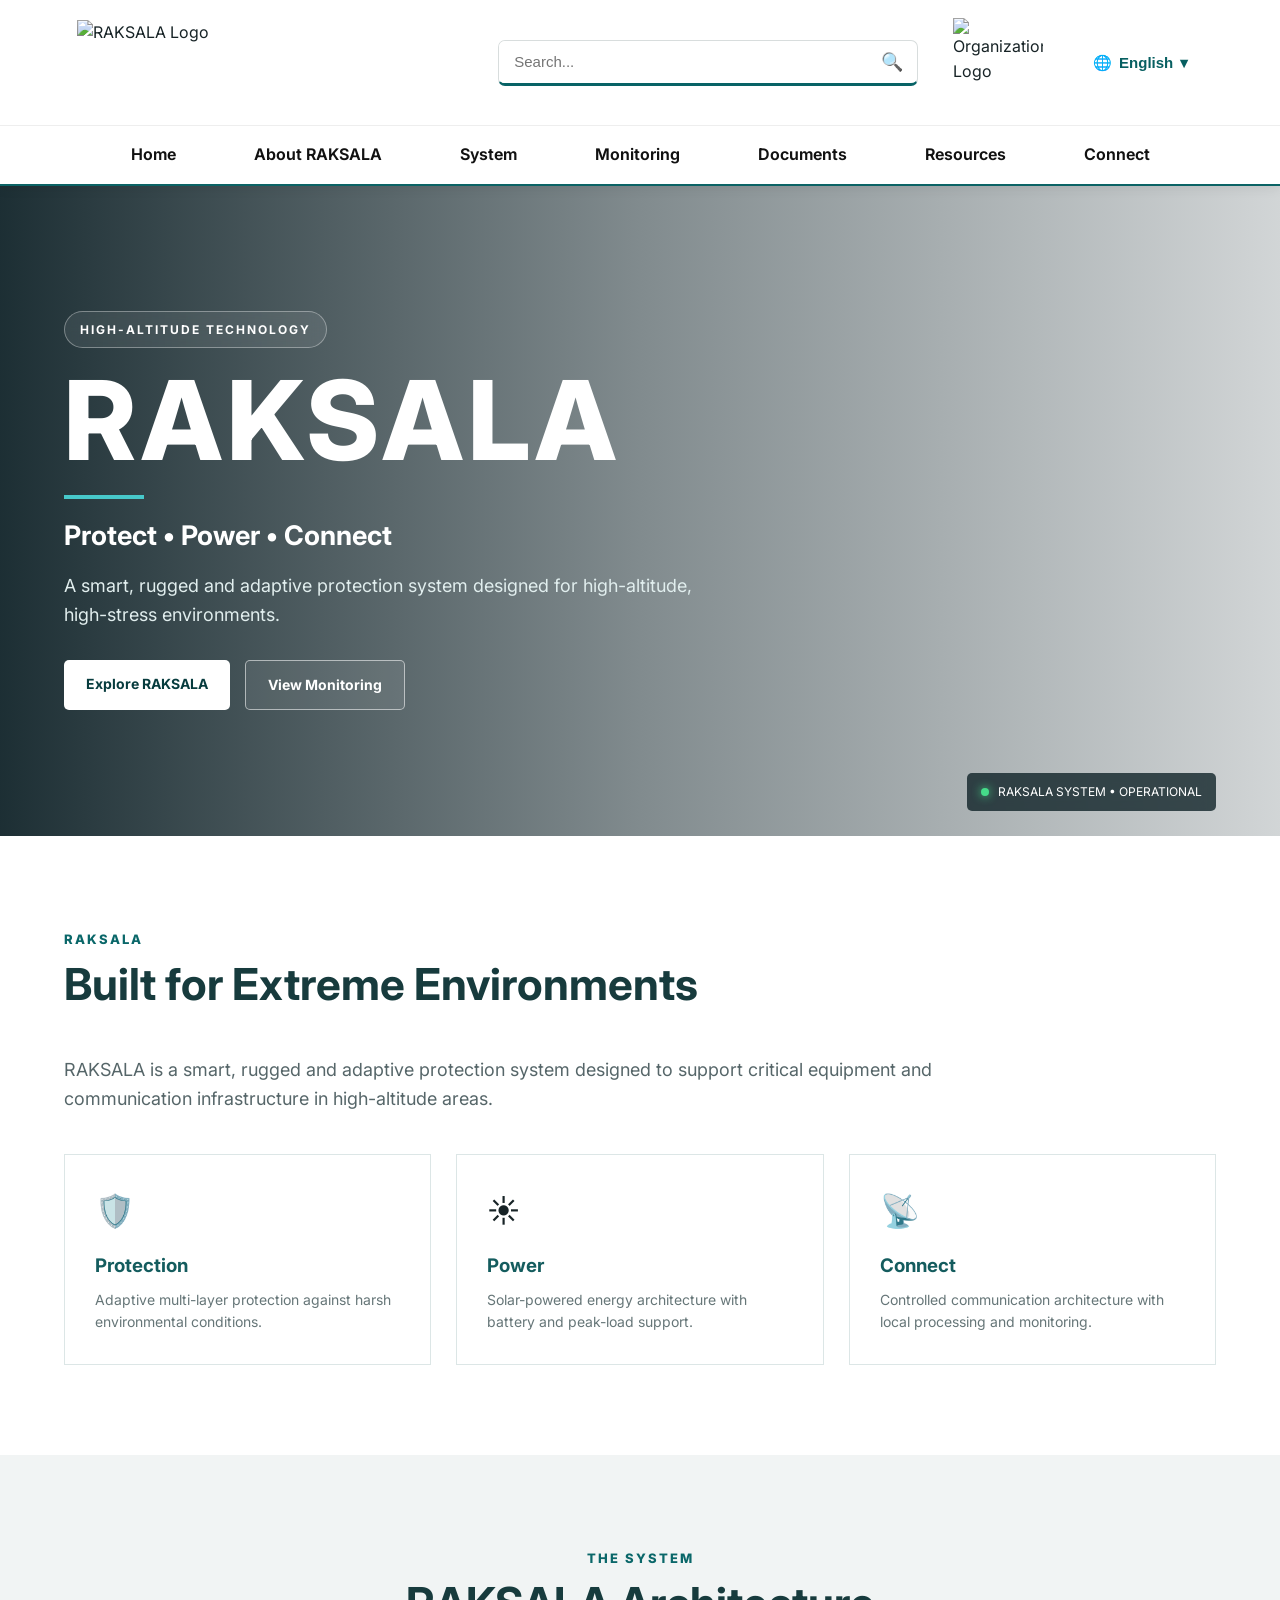
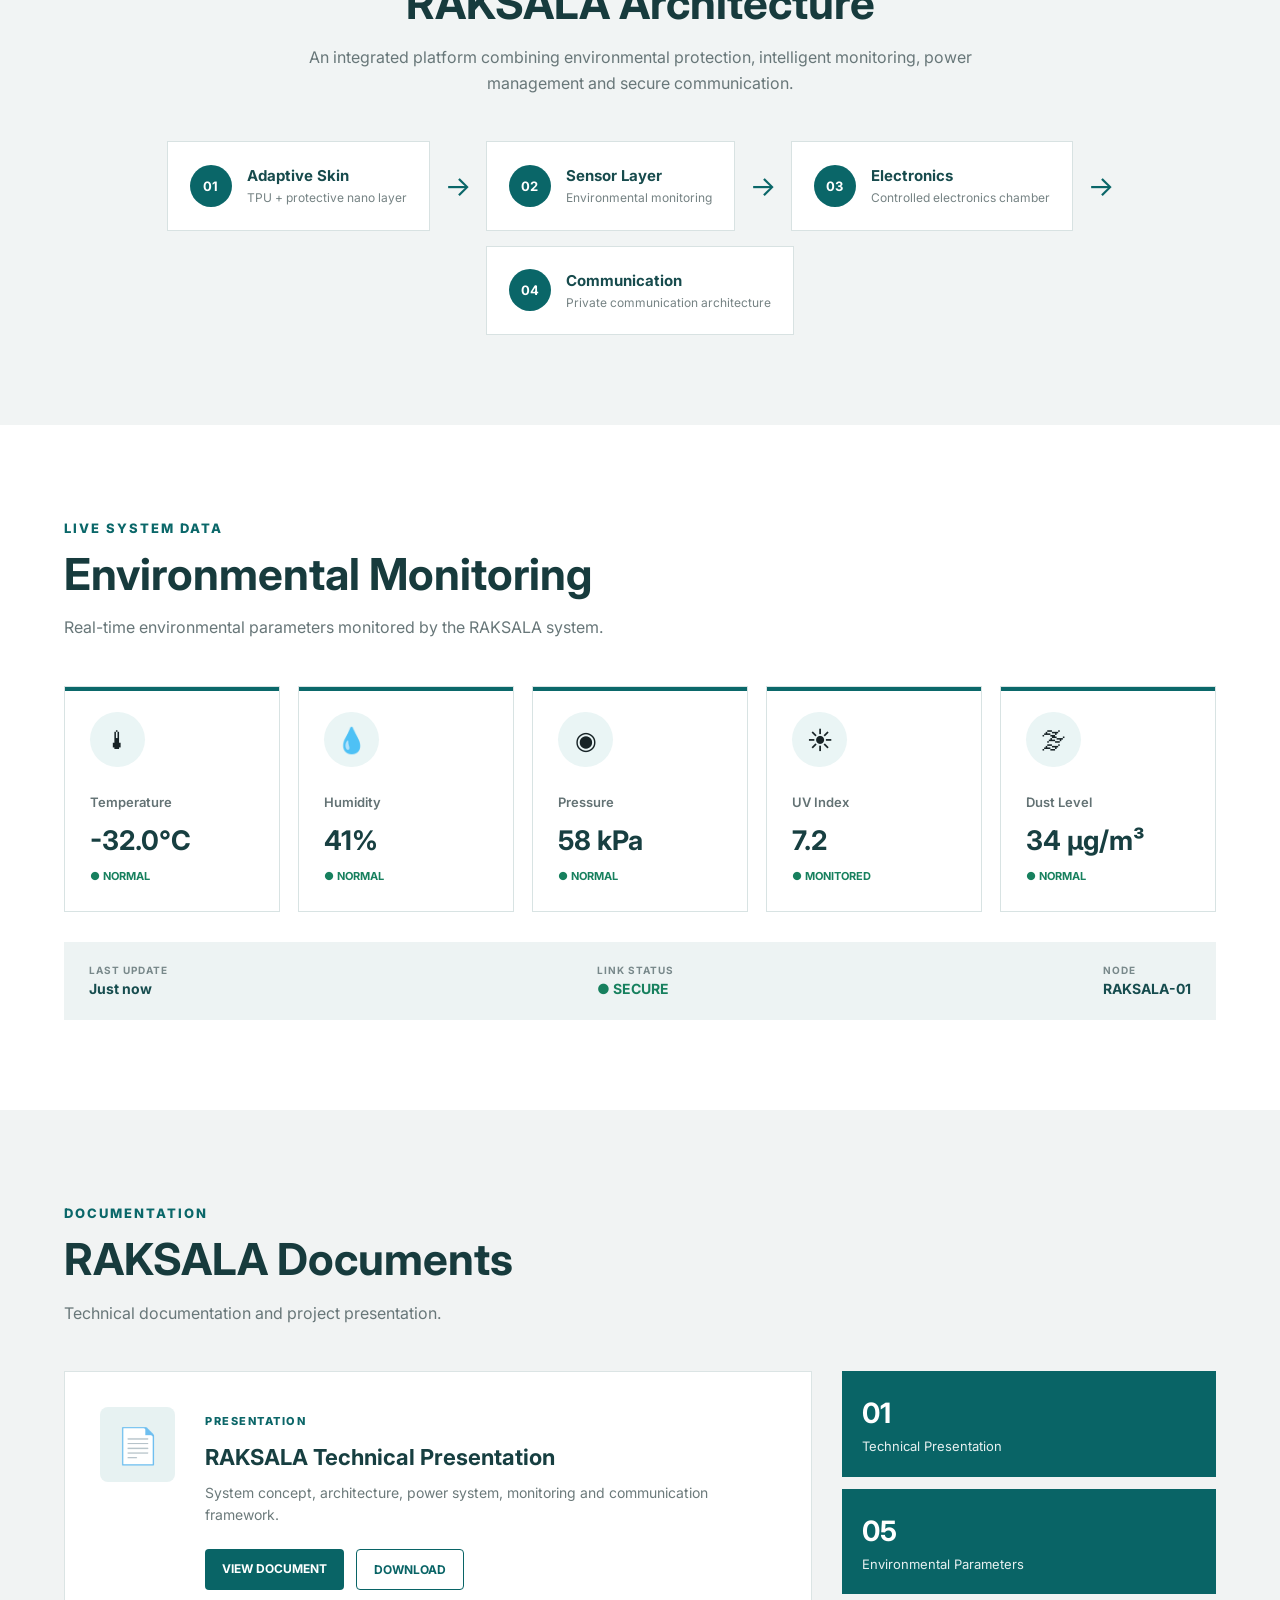
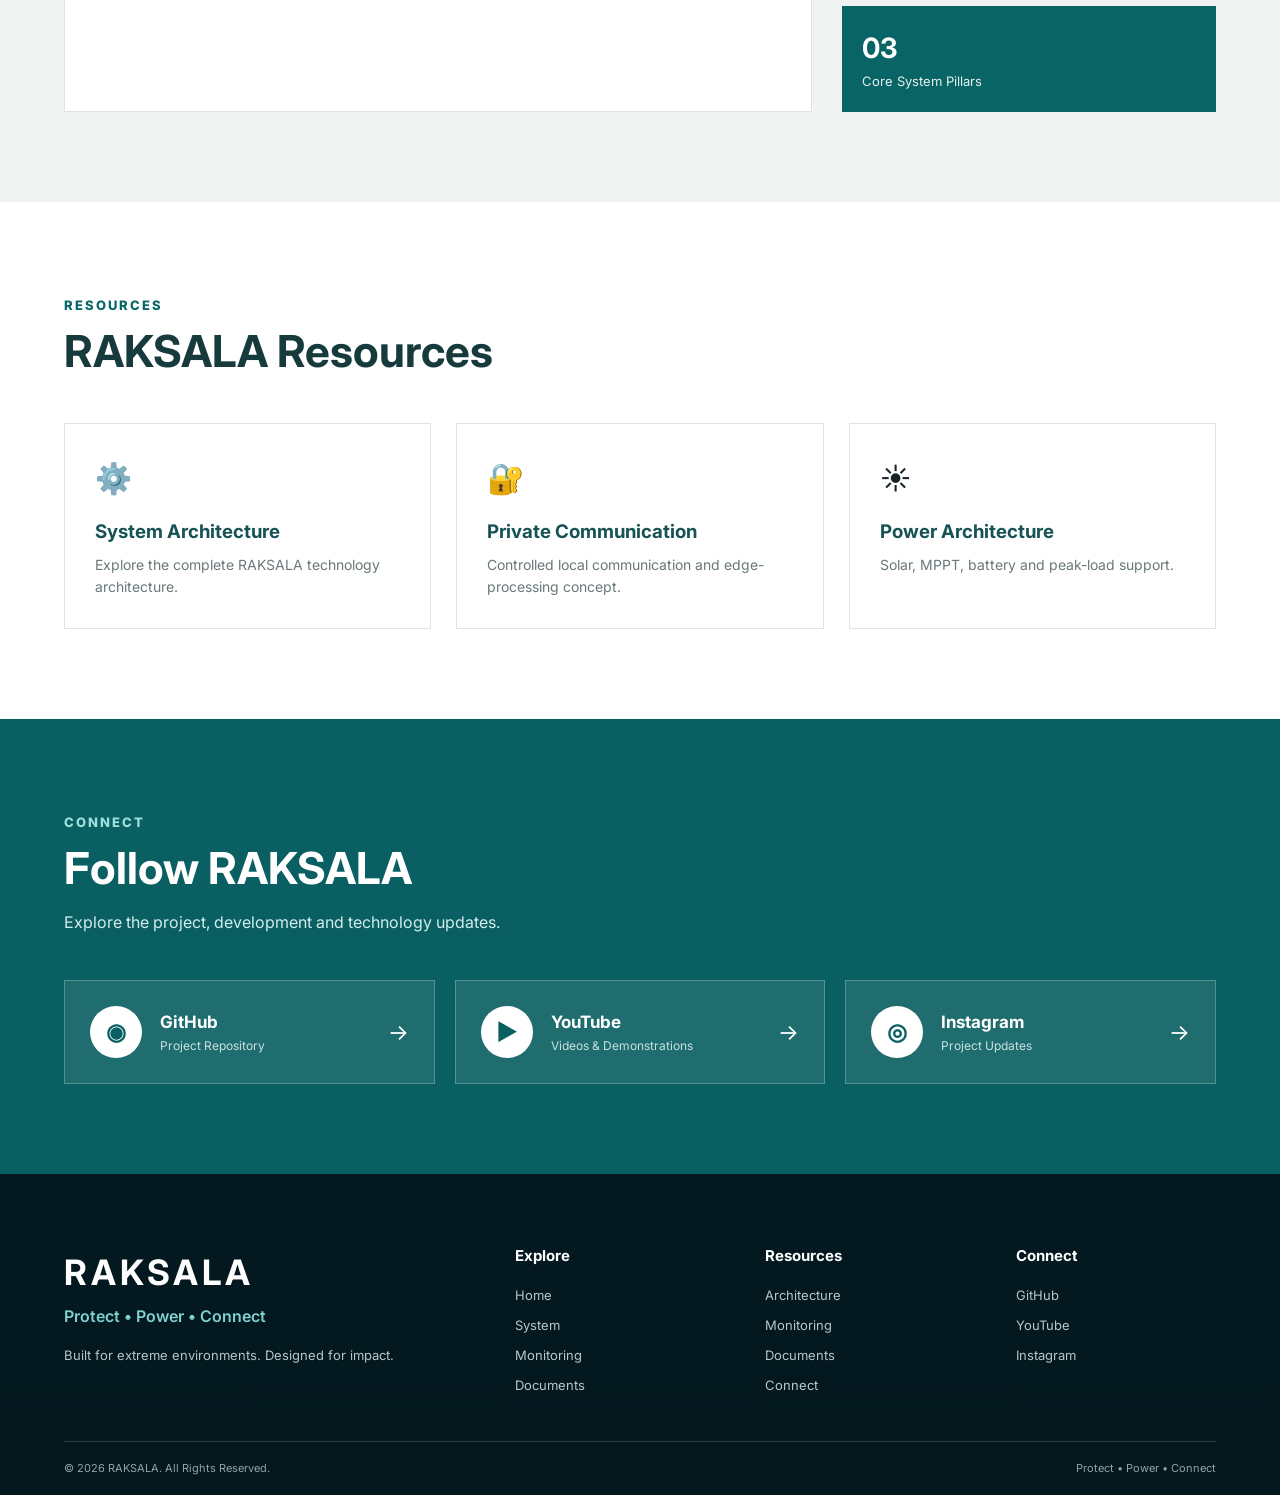
==== index.html @ 71bdf412 "Update navigation links in index.html" ====
<!DOCTYPE html>
<html lang="en">

<head>
    <meta charset="UTF-8">

    <meta name="viewport"
          content="width=device-width, initial-scale=1.0">

    <meta name="description"
          content="RAKSALA - Smart, Rugged and Adaptive Protection System for High-Altitude Environments">

    <title>RAKSALA | Protect • Power • Connect</title>

    <link rel="stylesheet"
          href="css/style.css">

    <link rel="preconnect"
          href="https://fonts.googleapis.com">

    <link rel="preconnect"
          href="https://fonts.gstatic.com"
          crossorigin>

    <link href="https://fonts.googleapis.com/css2?family=Inter:wght@400;500;600;700;800&display=swap"
          rel="stylesheet">
</head>


<body>

<!-- =====================================================
     HEADER
===================================================== -->

<header class="site-header">

    <!-- TOP HEADER -->

    <div class="header-top">

        <!-- LEFT LOGO -->

        <div class="brand-left">

            <img src="assets/images/left-logo.png"
                 alt="RAKSALA Logo"
                 class="left-logo">

        </div>


        <!-- SEARCH -->

        <div class="header-search">

            <input
                type="text"
                id="searchInput"
                placeholder="Search..."
                aria-label="Search">

            <button
                type="button"
                onclick="performSearch()"
                aria-label="Search">

                🔍

            </button>

        </div>


        <!-- RIGHT LOGO -->

        <div class="brand-right">

            <img src="assets/images/right-logo.png"
                 alt="Organization Logo"
                 class="right-logo">

        </div>


        <!-- LANGUAGE -->

        <div class="language-wrapper">

            <button
                class="language-button"
                id="languageButton">

                🌐
                <span id="currentLanguage">
                    English
                </span>

                <span class="arrow">
                    ▾
                </span>

            </button>


            <div
                class="language-menu"
                id="languageMenu">

                <button onclick="changeLanguage('en')">
                    English
                </button>

                <button onclick="changeLanguage('hi')">
                    हिन्दी
                </button>

                <button onclick="changeLanguage('ta')">
                    தமிழ்
                </button>

            </div>

        </div>

    </div>


    <!-- NAVIGATION -->

    <nav class="main-nav">

    <a href="index.html">
        Home
    </a>

    <a href="pages/about.html">
        About RAKSALA
    </a>

    <a href="#system">
        System
    </a>

    <a href="#monitoring">
        Monitoring
    </a>

    <a href="#documents">
        Documents
    </a>

    <a href="#resources">
        Resources
    </a>

    <a href="#connect">
        Connect
    </a>

</nav>

</header>


<!-- =====================================================
     HERO
===================================================== -->

<main>

<section
    id="home"
    class="hero-section">

    <div class="hero-overlay"></div>


    <div class="hero-content">

        <div class="hero-badge">
            HIGH-ALTITUDE TECHNOLOGY
        </div>


        <h1>
            RAKSALA
        </h1>


        <div class="hero-line"></div>


        <h2 data-i18n="heroTagline">
            Protect • Power • Connect
        </h2>


        <p data-i18n="heroDescription">

            A smart, rugged and adaptive protection
            system designed for high-altitude,
            high-stress environments.

        </p>


        <div class="hero-buttons">

            <a href="#system"
               class="primary-button"
               data-i18n="exploreButton">

                Explore RAKSALA

            </a>


            <a href="#monitoring"
               class="secondary-button"
               data-i18n="monitorButton">

                View Monitoring

            </a>

        </div>

    </div>


    <!-- HERO STATUS -->

    <div class="hero-status">

        <span class="status-dot"></span>

        <span data-i18n="systemStatus">
            RAKSALA SYSTEM • OPERATIONAL
        </span>

    </div>

</section>


<!-- =====================================================
     INTRODUCTION
===================================================== -->

<section class="intro-section">

    <div class="section-container">

        <div class="section-heading">

            <span class="section-label">
                RAKSALA
            </span>

            <h2 data-i18n="introTitle">
                Built for Extreme Environments
            </h2>

        </div>


        <p class="intro-text"
           data-i18n="introText">

            RAKSALA is a smart, rugged and adaptive
            protection system designed to support
            critical equipment and communication
            infrastructure in high-altitude areas.

        </p>


        <div class="feature-grid">


            <div class="feature-card">

                <div class="feature-icon">
                    🛡️
                </div>

                <h3 data-i18n="featureProtection">
                    Protection
                </h3>

                <p data-i18n="featureProtectionText">

                    Adaptive multi-layer protection
                    against harsh environmental conditions.

                </p>

            </div>


            <div class="feature-card">

                <div class="feature-icon">
                    ☀️
                </div>

                <h3 data-i18n="featurePower">
                    Power
                </h3>

                <p data-i18n="featurePowerText">

                    Solar-powered energy architecture
                    with battery and peak-load support.

                </p>

            </div>


            <div class="feature-card">

                <div class="feature-icon">
                    📡
                </div>

                <h3 data-i18n="featureConnect">
                    Connect
                </h3>

                <p data-i18n="featureConnectText">

                    Controlled communication architecture
                    with local processing and monitoring.

                </p>

            </div>

        </div>

    </div>

</section>


<!-- =====================================================
     SYSTEM
===================================================== -->

<section
    id="system"
    class="system-section">

    <div class="section-container">

        <div class="section-heading centered">

            <span class="section-label">
                THE SYSTEM
            </span>

            <h2 data-i18n="systemTitle">
                RAKSALA Architecture
            </h2>

            <p data-i18n="systemDescription">

                An integrated platform combining
                environmental protection, intelligent
                monitoring, power management and
                secure communication.

            </p>

        </div>


        <div class="architecture">


            <div class="architecture-node">

                <div class="architecture-number">
                    01
                </div>

                <div>
                    <h3>
                        Adaptive Skin
                    </h3>

                    <p>
                        TPU + protective nano layer
                    </p>
                </div>

            </div>


            <div class="architecture-arrow">
                →
            </div>


            <div class="architecture-node">

                <div class="architecture-number">
                    02
                </div>

                <div>
                    <h3>
                        Sensor Layer
                    </h3>

                    <p>
                        Environmental monitoring
                    </p>

                </div>

            </div>


            <div class="architecture-arrow">
                →
            </div>


            <div class="architecture-node">

                <div class="architecture-number">
                    03
                </div>

                <div>

                    <h3>
                        Electronics
                    </h3>

                    <p>
                        Controlled electronics chamber
                    </p>

                </div>

            </div>


            <div class="architecture-arrow">
                →
            </div>


            <div class="architecture-node">

                <div class="architecture-number">
                    04
                </div>

                <div>

                    <h3>
                        Communication
                    </h3>

                    <p>
                        Private communication architecture
                    </p>

                </div>

            </div>

        </div>

    </div>

</section>


<!-- =====================================================
     MONITORING
===================================================== -->

<section
    id="monitoring"
    class="monitoring-section">

    <div class="section-container">

        <div class="section-heading">

            <span class="section-label">
                LIVE SYSTEM DATA
            </span>

            <h2 data-i18n="monitoringTitle">
                Environmental Monitoring
            </h2>

            <p data-i18n="monitoringDescription">

                Real-time environmental parameters
                monitored by the RAKSALA system.

            </p>

        </div>


        <div class="monitoring-grid">


            <!-- TEMPERATURE -->

            <div class="monitor-card">

                <div class="monitor-icon temperature">
                    🌡
                </div>

                <div class="monitor-info">

                    <span
                        class="monitor-name"
                        data-i18n="temperature">
                        Temperature
                    </span>

                    <strong id="temperatureValue">
                        -32.0°C
                    </strong>

                    <span class="monitor-status">
                        ● NORMAL
                    </span>

                </div>

            </div>


            <!-- HUMIDITY -->

            <div class="monitor-card">

                <div class="monitor-icon humidity">
                    💧
                </div>

                <div class="monitor-info">

                    <span
                        class="monitor-name"
                        data-i18n="humidity">
                        Humidity
                    </span>

                    <strong id="humidityValue">
                        41%
                    </strong>

                    <span class="monitor-status">
                        ● NORMAL
                    </span>

                </div>

            </div>


            <!-- PRESSURE -->

            <div class="monitor-card">

                <div class="monitor-icon pressure">
                    ◉
                </div>

                <div class="monitor-info">

                    <span
                        class="monitor-name"
                        data-i18n="pressure">
                        Pressure
                    </span>

                    <strong id="pressureValue">
                        58 kPa
                    </strong>

                    <span class="monitor-status">
                        ● NORMAL
                    </span>

                </div>

            </div>


            <!-- UV -->

            <div class="monitor-card">

                <div class="monitor-icon uv">
                    ☀
                </div>

                <div class="monitor-info">

                    <span
                        class="monitor-name"
                        data-i18n="uvIndex">
                        UV Index
                    </span>

                    <strong id="uvValue">
                        7.2
                    </strong>

                    <span class="monitor-status">
                        ● MONITORED
                    </span>

                </div>

            </div>


            <!-- DUST -->

            <div class="monitor-card">

                <div class="monitor-icon dust">
                    🌫
                </div>

                <div class="monitor-info">

                    <span
                        class="monitor-name"
                        data-i18n="dustLevel">
                        Dust Level
                    </span>

                    <strong id="dustValue">
                        34 µg/m³
                    </strong>

                    <span class="monitor-status">
                        ● NORMAL
                    </span>

                </div>

            </div>

        </div>


        <!-- MONITORING FOOTER -->

        <div class="monitoring-footer">

            <div>

                <span class="small-label">
                    LAST UPDATE
                </span>

                <strong id="lastUpdate">
                    Just now
                </strong>

            </div>


            <div>

                <span class="small-label">
                    LINK STATUS
                </span>

                <strong class="secure-status">
                    ● SECURE
                </strong>

            </div>


            <div>

                <span class="small-label">
                    NODE
                </span>

                <strong>
                    RAKSALA-01
                </strong>

            </div>

        </div>

    </div>

</section>


<!-- =====================================================
     DOCUMENTS
===================================================== -->

<section
    id="documents"
    class="documents-section">

    <div class="section-container">

        <div class="section-heading">

            <span class="section-label">
                DOCUMENTATION
            </span>

            <h2 data-i18n="documentsTitle">
                RAKSALA Documents
            </h2>

            <p data-i18n="documentsDescription">

                Technical documentation and project
                presentation.

            </p>

        </div>


        <div class="document-layout">


            <div class="document-card">

                <div class="document-icon">
                    📄
                </div>

                <div class="document-content">

                    <span class="document-type">
                        PRESENTATION
                    </span>

                    <h3>
                        RAKSALA Technical Presentation
                    </h3>

                    <p>
                        System concept, architecture,
                        power system, monitoring and
                        communication framework.
                    </p>

                    <div class="document-buttons">

                        <a
                            href="documents/RAKSALA-Presentation.pdf"
                            target="_blank"
                            class="document-button">

                            VIEW DOCUMENT

                        </a>

                        <a
                            href="documents/RAKSALA-Presentation.pdf"
                            download
                            class="document-button outline">

                            DOWNLOAD

                        </a>

                    </div>

                </div>

            </div>


            <div class="document-side">

                <div class="document-stat">

                    <strong>
                        01
                    </strong>

                    <span>
                        Technical Presentation
                    </span>

                </div>


                <div class="document-stat">

                    <strong>
                        05
                    </strong>

                    <span>
                        Environmental Parameters
                    </span>

                </div>


                <div class="document-stat">

                    <strong>
                        03
                    </strong>

                    <span>
                        Core System Pillars
                    </span>

                </div>

            </div>

        </div>

    </div>

</section>


<!-- =====================================================
     RESOURCES
===================================================== -->

<section
    id="resources"
    class="resources-section">

    <div class="section-container">

        <div class="section-heading">

            <span class="section-label">
                RESOURCES
            </span>

            <h2>
                RAKSALA Resources
            </h2>

        </div>


        <div class="resource-grid">

            <div class="resource-card">

                <span>
                    ⚙️
                </span>

                <h3>
                    System Architecture
                </h3>

                <p>
                    Explore the complete RAKSALA
                    technology architecture.
                </p>

            </div>


            <div class="resource-card">

                <span>
                    🔐
                </span>

                <h3>
                    Private Communication
                </h3>

                <p>
                    Controlled local communication
                    and edge-processing concept.
                </p>

            </div>


            <div class="resource-card">

                <span>
                    ☀️
                </span>

                <h3>
                    Power Architecture
                </h3>

                <p>
                    Solar, MPPT, battery and
                    peak-load support.
                </p>

            </div>

        </div>

    </div>

</section>


<!-- =====================================================
     SOCIAL MEDIA
===================================================== -->

<section
    id="connect"
    class="social-section">

    <div class="section-container">

        <div class="section-heading light">

            <span class="section-label">
                CONNECT
            </span>

            <h2>
                Follow RAKSALA
            </h2>

            <p>
                Explore the project, development
                and technology updates.
            </p>

        </div>


        <div class="social-grid">


            <!-- GITHUB -->

            <a
                href="https://github.com/"
                target="_blank"
                class="social-card">

                <div class="social-icon">
                    ◉
                </div>

                <div>

                    <h3>
                        GitHub
                    </h3>

                    <p>
                        Project Repository
                    </p>

                </div>

                <span class="social-arrow">
                    →
                </span>

            </a>


            <!-- YOUTUBE -->

            <a
                href="https://www.youtube.com/"
                target="_blank"
                class="social-card">

                <div class="social-icon">
                    ▶
                </div>

                <div>

                    <h3>
                        YouTube
                    </h3>

                    <p>
                        Videos & Demonstrations
                    </p>

                </div>

                <span class="social-arrow">
                    →
                </span>

            </a>


            <!-- INSTAGRAM -->

            <a
                href="https://www.instagram.com/"
                target="_blank"
                class="social-card">

                <div class="social-icon">
                    ◎
                </div>

                <div>

                    <h3>
                        Instagram
                    </h3>

                    <p>
                        Project Updates
                    </p>

                </div>

                <span class="social-arrow">
                    →
                </span>

            </a>

        </div>

    </div>

</section>

</main>


<!-- =====================================================
     FOOTER
===================================================== -->

<footer class="site-footer">

    <div class="footer-background"></div>

    <div class="footer-content">

        <div class="footer-brand">

            <h2>
                RAKSALA
            </h2>

            <p>
                Protect • Power • Connect
            </p>

            <span>
                Built for extreme environments.
                Designed for impact.
            </span>

        </div>


        <div class="footer-column">

            <h3>
                Explore
            </h3>

            <a href="#home">
                Home
            </a>

            <a href="#system">
                System
            </a>

            <a href="#monitoring">
                Monitoring
            </a>

            <a href="#documents">
                Documents
            </a>

        </div>


        <div class="footer-column">

            <h3>
                Resources
            </h3>

            <a href="#resources">
                Architecture
            </a>

            <a href="#monitoring">
                Monitoring
            </a>

            <a href="#documents">
                Documents
            </a>

            <a href="#connect">
                Connect
            </a>

        </div>


        <div class="footer-column">

            <h3>
                Connect
            </h3>

            <a href="https://github.com/"
               target="_blank">
                GitHub
            </a>

            <a href="https://youtube.com/"
               target="_blank">
                YouTube
            </a>

            <a href="https://instagram.com/"
               target="_blank">
                Instagram
            </a>

        </div>

    </div>


    <div class="footer-bottom">

        <span>
            © 2026 RAKSALA. All Rights Reserved.
        </span>

        <span>
            Protect • Power • Connect
        </span>

    </div>

</footer>


<!-- BACK TO TOP -->

<button
    id="backToTop"
    class="back-to-top"
    aria-label="Back to top">

    ↑

</button>


<script src="js/script.js"></script>

</body>

</html>
---- css/style.css ----
/* =====================================================
   RAKSALA WEBSITE
   MAIN STYLESHEET
===================================================== */

* {
    margin: 0;
    padding: 0;
    box-sizing: border-box;
}

html {
    scroll-behavior: smooth;
}

body {
    font-family: "Inter", Arial, sans-serif;
    color: #172326;
    background: #ffffff;
    line-height: 1.6;
}

a {
    color: inherit;
}

img {
    max-width: 100%;
}


/* =====================================================
   HEADER
===================================================== */

.site-header {
    width: 100%;
    background: #ffffff;
    position: sticky;
    top: 0;
    z-index: 1000;
    box-shadow: 0 2px 12px rgba(0,0,0,0.08);
}


/* TOP HEADER */

.header-top {
    min-height: 125px;
    padding: 16px 6%;

    display: grid;

    grid-template-columns:
        1fr
        minmax(280px, 420px)
        100px
        auto;

    align-items: center;

    gap: 30px;
}


/* LEFT LOGO */

.brand-left {
    display: flex;
    align-items: center;
    justify-content: flex-start;
}

.left-logo {
    width: 330px;
    height: 85px;

    object-fit: contain;
    object-position: left center;

    display: block;
}


/* SEARCH */

.header-search {
    height: 46px;

    display: flex;
    align-items: center;

    border: 1px solid #d8dddd;
    border-bottom: 3px solid #086366;

    border-radius: 7px;

    overflow: hidden;

    background: #ffffff;
}

.header-search input {
    flex: 1;

    height: 100%;

    border: none;
    outline: none;

    padding: 0 15px;

    font-size: 15px;

    color: #172326;
}

.header-search button {
    width: 50px;
    height: 100%;

    border: none;
    background: transparent;

    cursor: pointer;

    font-size: 18px;
}


/* RIGHT LOGO */

.brand-right {
    display: flex;
    align-items: center;
    justify-content: center;
}

.right-logo {
    width: 90px;
    height: 90px;

    object-fit: contain;
}


/* LANGUAGE */

.language-wrapper {
    position: relative;
}

.language-button {
    min-width: 125px;

    padding: 11px 13px;

    border: none;

    background: transparent;

    color: #075f61;

    font-size: 15px;
    font-weight: 600;

    cursor: pointer;

    display: flex;
    align-items: center;
    justify-content: center;

    gap: 7px;
}

.language-button:hover {
    background: #f1f6f6;
    border-radius: 6px;
}


/* LANGUAGE MENU */

.language-menu {
    position: absolute;

    top: 50px;
    right: 0;

    width: 150px;

    background: #ffffff;

    border: 1px solid #dddddd;

    border-radius: 7px;

    box-shadow:
        0 10px 30px rgba(0,0,0,0.14);

    overflow: hidden;

    display: none;
}

.language-menu.active {
    display: block;
}

.language-menu button {
    width: 100%;

    padding: 13px 15px;

    border: none;

    background: #ffffff;

    text-align: left;

    font-size: 15px;

    cursor: pointer;
}

.language-menu button:hover {
    background: #eef6f6;

    color: #075f61;
}


/* =====================================================
   NAVIGATION
===================================================== */

.main-nav {
    min-height: 57px;

    display: flex;
    justify-content: center;
    align-items: center;

    gap: 70px;

    border-top: 1px solid #eeeeee;
    border-bottom: 2px solid #0b6365;

    background: #ffffff;
}

.main-nav a {
    text-decoration: none;

    color: #111111;

    font-size: 16px;
    font-weight: 650;

    padding: 16px 4px;

    position: relative;

    transition: 0.25s ease;
}

.main-nav a::after {
    content: "";

    position: absolute;

    left: 0;
    bottom: 6px;

    width: 0;
    height: 2px;

    background: #0b6365;

    transition: width 0.25s ease;
}

.main-nav a:hover {
    color: #0b6365;
}

.main-nav a:hover::after {
    width: 100%;
}


/* =====================================================
   COMMON
===================================================== */

.section-container {
    width: min(1200px, 90%);

    margin: auto;
}

.section-heading {
    margin-bottom: 45px;
}

.section-heading.centered {
    text-align: center;
}

.section-heading.light {
    color: #ffffff;
}

.section-label {
    display: inline-block;

    margin-bottom: 9px;

    color: #0a6769;

    font-size: 13px;
    font-weight: 800;

    letter-spacing: 2px;
}

.section-heading h2 {
    font-size: clamp(30px, 4vw, 44px);

    line-height: 1.2;

    color: #173b3d;
}

.section-heading p {
    max-width: 720px;

    margin-top: 15px;

    color: #687779;
}

.centered p {
    margin-left: auto;
    margin-right: auto;
}


/* =====================================================
   HERO
===================================================== */

.hero-section {
    min-height: 650px;

    position: relative;

    background-image:
        url("../assets/images/hero.jpg");

    background-size: cover;
    background-position: center;

    display: flex;
    align-items: center;

    overflow: hidden;
}

.hero-overlay {
    position: absolute;

    inset: 0;

    background:
        linear-gradient(
            90deg,
            rgba(4,24,30,0.90),
            rgba(4,24,30,0.50),
            rgba(4,24,30,0.18)
        );
}

.hero-content {
    position: relative;
    z-index: 2;

    width: min(1200px, 90%);

    margin: auto;

    color: #ffffff;
}

.hero-badge {
    display: inline-block;

    padding: 8px 15px;

    border: 1px solid rgba(255,255,255,0.35);

    border-radius: 30px;

    background: rgba(255,255,255,0.08);

    backdrop-filter: blur(8px);

    font-size: 12px;

    font-weight: 700;

    letter-spacing: 2px;
}

.hero-content h1 {
    margin-top: 20px;

    font-size: clamp(60px, 9vw, 110px);

    line-height: 0.95;

    letter-spacing: 5px;

    font-weight: 800;
}

.hero-line {
    width: 80px;
    height: 4px;

    margin: 22px 0 15px;

    background: #47c8ca;
}

.hero-content h2 {
    font-size: 27px;

    margin-bottom: 15px;
}

.hero-content p {
    max-width: 650px;

    font-size: 18px;

    color: #e1eeee;
}

.hero-buttons {
    display: flex;

    gap: 15px;

    margin-top: 30px;
}

.primary-button,
.secondary-button {
    display: inline-block;

    padding: 13px 22px;

    border-radius: 5px;

    text-decoration: none;

    font-size: 14px;

    font-weight: 700;

    transition: 0.25s ease;
}

.primary-button {
    color: #073c3e;

    background: #ffffff;
}

.primary-button:hover {
    transform: translateY(-3px);
}

.secondary-button {
    color: #ffffff;

    border: 1px solid rgba(255,255,255,0.55);

    background: rgba(255,255,255,0.08);
}

.secondary-button:hover {
    background: rgba(255,255,255,0.18);
}

.hero-status {
    position: absolute;

    bottom: 25px;
    right: 5%;

    z-index: 3;

    padding: 9px 14px;

    border-radius: 5px;

    color: #ffffff;

    background: rgba(5,25,30,0.75);

    backdrop-filter: blur(8px);

    font-size: 12px;
}

.status-dot {
    display: inline-block;

    width: 8px;
    height: 8px;

    margin-right: 6px;

    border-radius: 50%;

    background: #45dc89;

    box-shadow: 0 0 10px #45dc89;
}


/* =====================================================
   INTRO
===================================================== */

.intro-section {
    padding: 90px 0;

    background: #ffffff;
}

.intro-text {
    max-width: 900px;

    font-size: 18px;

    color: #566669;

    margin-bottom: 40px;
}

.feature-grid {
    display: grid;

    grid-template-columns:
        repeat(3, 1fr);

    gap: 25px;
}

.feature-card {
    padding: 30px;

    border: 1px solid #dce6e6;

    background: #ffffff;

    transition: 0.3s ease;
}

.feature-card:hover {
    transform: translateY(-6px);

    box-shadow:
        0 15px 35px rgba(0,0,0,0.08);
}

.feature-icon {
    font-size: 32px;

    margin-bottom: 15px;
}

.feature-card h3 {
    margin-bottom: 8px;

    color: #145c5e;
}

.feature-card p {
    color: #667678;

    font-size: 14px;
}


/* =====================================================
   SYSTEM
===================================================== */

.system-section {
    padding: 90px 0;

    background: #f1f4f4;
}

.architecture {
    display: flex;

    align-items: center;

    justify-content: center;

    flex-wrap: wrap;

    gap: 15px;
}

.architecture-node {
    min-width: 220px;

    padding: 22px;

    background: #ffffff;

    border: 1px solid #d8e2e2;

    display: flex;

    gap: 15px;

    align-items: center;
}

.architecture-number {
    min-width: 42px;
    height: 42px;

    display: grid;
    place-items: center;

    color: #ffffff;

    background: #0a6668;

    border-radius: 50%;

    font-size: 13px;

    font-weight: 700;
}

.architecture-node h3 {
    color: #174b4d;

    font-size: 15px;
}

.architecture-node p {
    color: #768384;

    font-size: 12px;
}

.architecture-arrow {
    color: #0a6668;

    font-size: 28px;
}


/* =====================================================
   MONITORING
===================================================== */

.monitoring-section {
    padding: 90px 0;

    background: #ffffff;
}

.monitoring-grid {
    display: grid;

    grid-template-columns:
        repeat(5, 1fr);

    gap: 18px;
}

.monitor-card {
    min-height: 210px;

    padding: 25px;

    border: 1px solid #d8e3e3;

    background: #ffffff;

    position: relative;

    overflow: hidden;

    transition: 0.3s ease;
}

.monitor-card::before {
    content: "";

    position: absolute;

    left: 0;
    top: 0;

    width: 100%;
    height: 4px;

    background: #0b686a;
}

.monitor-card:hover {
    transform: translateY(-6px);

    box-shadow:
        0 15px 35px rgba(0,0,0,0.08);
}

.monitor-icon {
    width: 55px;
    height: 55px;

    display: grid;
    place-items: center;

    margin-bottom: 25px;

    border-radius: 50%;

    background: #eaf5f5;

    font-size: 25px;
}

.monitor-info {
    display: flex;

    flex-direction: column;
}

.monitor-name {
    color: #637274;

    font-size: 13px;

    font-weight: 600;
}

.monitor-info strong {
    margin: 6px 0;

    color: #173f41;

    font-size: 27px;
}

.monitor-status {
    color: #17805e;

    font-size: 11px;

    font-weight: 700;
}

.monitoring-footer {
    margin-top: 30px;

    padding: 20px 25px;

    background: #edf3f3;

    display: flex;

    justify-content: space-between;

    gap: 20px;
}

.monitoring-footer div {
    display: flex;

    flex-direction: column;
}

.small-label {
    color: #78888a;

    font-size: 10px;

    font-weight: 700;

    letter-spacing: 1px;
}

.monitoring-footer strong {
    color: #164c4e;

    font-size: 14px;
}

.secure-status {
    color: #17805e !important;
}


/* =====================================================
   DOCUMENTS
===================================================== */

.documents-section {
    padding: 90px 0;

    background: #f1f3f3;
}

.document-layout {
    display: grid;

    grid-template-columns: 2fr 1fr;

    gap: 30px;
}

.document-card {
    padding: 35px;

    background: #ffffff;

    border: 1px solid #dbe4e4;

    display: flex;

    gap: 30px;

    align-items: flex-start;
}

.document-icon {
    min-width: 75px;
    height: 75px;

    display: grid;
    place-items: center;

    border-radius: 8px;

    background: #e7f2f2;

    font-size: 35px;
}

.document-type {
    color: #0b6668;

    font-size: 11px;

    font-weight: 800;

    letter-spacing: 1.5px;
}

.document-content h3 {
    margin: 7px 0;

    color: #173f41;

    font-size: 22px;
}

.document-content p {
    color: #6c7a7b;

    font-size: 14px;
}

.document-buttons {
    display: flex;

    gap: 12px;

    margin-top: 22px;
}

.document-button {
    padding: 10px 17px;

    color: #ffffff;

    background: #096466;

    text-decoration: none;

    font-size: 12px;

    font-weight: 700;

    border-radius: 4px;
}

.document-button.outline {
    color: #096466;

    background: #ffffff;

    border: 1px solid #096466;
}

.document-side {
    display: flex;

    flex-direction: column;

    gap: 12px;
}

.document-stat {
    padding: 20px;

    background: #096466;

    color: #ffffff;

    display: flex;

    flex-direction: column;
}

.document-stat strong {
    font-size: 28px;
}

.document-stat span {
    font-size: 13px;

    opacity: 0.9;
}


/* =====================================================
   RESOURCES
===================================================== */

.resources-section {
    padding: 90px 0;

    background: #ffffff;
}

.resource-grid {
    display: grid;

    grid-template-columns:
        repeat(3, 1fr);

    gap: 25px;
}

.resource-card {
    padding: 30px;

    border: 1px solid #dce5e5;

    transition: 0.3s ease;
}

.resource-card:hover {
    transform: translateY(-5px);

    border-color: #0b6668;
}

.resource-card span {
    font-size: 30px;
}

.resource-card h3 {
    margin: 15px 0 7px;

    color: #175254;
}

.resource-card p {
    color: #697879;

    font-size: 14px;
}


/* =====================================================
   SOCIAL
===================================================== */

.social-section {
    padding: 90px 0;

    background: #095f61;
}

.social-section .section-label {
    color: #9fe0df;
}

.social-section .section-heading h2 {
    color: #ffffff;
}

.social-section .section-heading p {
    color: #d3eeee;
}

.social-grid {
    display: grid;

    grid-template-columns:
        repeat(3, 1fr);

    gap: 20px;
}

.social-card {
    padding: 25px;

    display: flex;

    align-items: center;

    gap: 18px;

    text-decoration: none;

    color: #ffffff;

    background: rgba(255,255,255,0.09);

    border: 1px solid rgba(255,255,255,0.25);

    transition: 0.3s ease;
}

.social-card:hover {
    transform: translateY(-6px);

    background: rgba(255,255,255,0.15);
}

.social-icon {
    width: 52px;
    height: 52px;

    display: grid;

    place-items: center;

    border-radius: 50%;

    background: #ffffff;

    color: #095f61;

    font-size: 23px;

    font-weight: 800;
}

.social-card h3 {
    font-size: 17px;
}

.social-card p {
    color: #c8e2e2;

    font-size: 12px;
}

.social-arrow {
    margin-left: auto;

    font-size: 22px;
}


/* =====================================================
   FOOTER
===================================================== */

.site-footer {
    position: relative;

    overflow: hidden;

    color: #ffffff;

    background: #061e25;
}

.footer-background {
    position: absolute;

    inset: 0;

    background-image:
        linear-gradient(
            rgba(3,23,29,0.78),
            rgba(3,23,29,0.95)
        ),
        url("../assets/images/footer-mountains.jpg");

    background-size: cover;

    background-position: center bottom;

    opacity: 0.9;
}

.footer-content {
    position: relative;

    z-index: 2;

    width: min(1200px, 90%);

    margin: auto;

    padding: 70px 0 45px;

    display: grid;

    grid-template-columns:
        2fr
        1fr
        1fr
        1fr;

    gap: 50px;
}

.footer-brand h2 {
    font-size: 35px;

    letter-spacing: 4px;
}

.footer-brand p {
    margin: 4px 0 12px;

    color: #7ed1d0;

    font-weight: 600;
}

.footer-brand span {
    color: #b6c6c8;

    font-size: 13px;
}

.footer-column {
    display: flex;

    flex-direction: column;

    gap: 9px;
}

.footer-column h3 {
    margin-bottom: 8px;

    color: #ffffff;

    font-size: 15px;
}

.footer-column a {
    color: #b8c7c9;

    text-decoration: none;

    font-size: 13px;

    transition: 0.2s ease;
}

.footer-column a:hover {
    color: #7ed1d0;

    transform: translateX(3px);
}

.footer-bottom {
    position: relative;

    z-index: 2;

    width: min(1200px, 90%);

    margin: auto;

    padding: 18px 0;

    border-top: 1px solid rgba(255,255,255,0.16);

    display: flex;

    justify-content: space-between;

    color: #91a4a6;

    font-size: 11px;
}


/* =====================================================
   BACK TO TOP
===================================================== */

.back-to-top {
    position: fixed;

    right: 25px;
    bottom: 25px;

    width: 45px;
    height: 45px;

    border: 1px solid #0b6668;

    border-radius: 50%;

    background: #ffffff;

    color: #0b6668;

    font-size: 20px;

    cursor: pointer;

    display: none;

    z-index: 900;

    box-shadow:
        0 5px 20px rgba(0,0,0,0.12);
}

.back-to-top.show {
    display: block;
}


/* =====================================================
   RESPONSIVE
===================================================== */

@media (max-width: 1100px) {

    .header-top {
        grid-template-columns:
            1fr
            320px
            80px
            auto;

        gap: 15px;
    }

    .left-logo {
        width: 270px;
    }

    .main-nav {
        gap: 35px;
    }

    .monitoring-grid {
        grid-template-columns:
            repeat(3, 1fr);
    }

}


@media (max-width: 850px) {

    .header-top {
        grid-template-columns:
            1fr auto auto;
    }

    .header-search {
        display: none;
    }

    .main-nav {
        gap: 10px;

        justify-content: flex-start;

        overflow-x: auto;

        padding: 0 15px;
    }

    .main-nav a {
        white-space: nowrap;
    }

    .feature-grid,
    .resource-grid,
    .social-grid {
        grid-template-columns: 1fr;
    }

    .document-layout {
        grid-template-columns: 1fr;
    }

    .footer-content {
        grid-template-columns:
            1fr 1fr;
    }

}


@media (max-width: 600px) {

    .header-top {
        min-height: 85px;

        padding: 10px 15px;

        grid-template-columns:
            1fr auto auto;
    }

    .left-logo {
        width: 200px;
        height: 60px;
    }

    .right-logo {
        width: 55px;
        height: 55px;
    }

    .language-button {
        min-width: auto;

        padding: 8px;
    }

    .language-button span:not(.arrow) {
        display: none;
    }

    .hero-section {
        min-height: 580px;
    }

    .hero-content h1 {
        font-size: 55px;
    }

    .hero-content h2 {
        font-size: 21px;
    }

    .hero-content p {
        font-size: 15px;
    }

    .hero-buttons {
        flex-direction: column;

        width: 200px;
    }

    .hero-status {
        left: 5%;
        right: auto;
    }

    .monitoring-grid {
        grid-template-columns: 1fr;
    }

    .monitoring-footer {
        flex-direction: column;
    }

    .document-card {
        flex-direction: column;
    }

    .architecture {
        flex-direction: column;
    }

    .architecture-arrow {
        transform: rotate(90deg);
    }

    .footer-content {
        grid-template-columns: 1fr;
    }

    .footer-bottom {
        flex-direction: column;

        gap: 8px;
    }

}
/* =====================================================
   ABOUT RAKSALA PAGE
===================================================== */

.about-hero {
    min-height: 480px;

    position: relative;

    background-image:
        url("../assets/images/hero.jpg");

    background-size: cover;

    background-position: center;

    display: flex;

    align-items: center;

    overflow: hidden;
}

.about-hero-overlay {
    position: absolute;

    inset: 0;

    background:
        linear-gradient(
            90deg,
            rgba(3,25,31,0.90),
            rgba(3,25,31,0.55),
            rgba(3,25,31,0.20)
        );
}

.about-hero-content {
    position: relative;

    z-index: 2;

    width: min(1200px, 90%);

    margin: auto;

    color: #ffffff;
}

.about-hero-content h1 {
    margin-top: 10px;

    font-size: clamp(55px, 8vw, 95px);

    letter-spacing: 5px;

    line-height: 1;
}

.about-hero-content p {
    margin-top: 10px;

    font-size: 25px;

    color: #bde4e4;

    font-weight: 600;
}

.about-hero-content > span:last-child {
    display: block;

    max-width: 600px;

    color: #dbe9e9;

    font-size: 17px;
}


/* ABOUT */

.about-section {
    padding: 95px 0;

    background: #ffffff;
}

.about-grid {
    display: grid;

    grid-template-columns:
        1fr 1fr;

    gap: 65px;

    align-items: center;
}

.about-content h2 {
    margin-bottom: 25px;

    color: #173f41;

    font-size: clamp(32px, 4vw, 45px);

    line-height: 1.2;
}

.about-content p {
    margin-bottom: 17px;

    color: #5f7072;

    font-size: 16px;
}

.about-image-card {
    position: relative;

    overflow: hidden;

    background: #0a3035;

    border-radius: 3px;

    box-shadow:
        0 20px 45px rgba(0,0,0,0.15);
}

.about-image-card img {
    width: 100%;

    height: 440px;

    object-fit: cover;

    display: block;

    opacity: 0.88;
}

.image-caption {
    position: absolute;

    left: 0;
    right: 0;
    bottom: 0;

    padding: 20px 25px;

    color: #ffffff;

    background:
        linear-gradient(
            transparent,
            rgba(0,0,0,0.85)
        );

    display: flex;

    flex-direction: column;
}

.image-caption strong {
    font-size: 13px;

    letter-spacing: 1.5px;
}

.image-caption span {
    margin-top: 4px;

    font-size: 12px;

    color: #c8dada;
}


/* PILLARS */

.pillars-section {
    padding: 95px 0;

    background: #f1f4f4;
}

.pillar-grid {
    display: grid;

    grid-template-columns:
        repeat(3, 1fr);

    gap: 25px;
}

.pillar-card {
    position: relative;

    padding: 35px;

    background: #ffffff;

    border: 1px solid #d8e3e3;

    overflow: hidden;

    transition: 0.3s ease;
}

.pillar-card:hover {
    transform: translateY(-7px);

    box-shadow:
        0 15px 35px rgba(0,0,0,0.08);
}

.pillar-number {
    position: absolute;

    top: 18px;
    right: 20px;

    color: #d7e4e4;

    font-size: 30px;

    font-weight: 800;
}

.pillar-icon {
    font-size: 35px;

    margin-bottom: 20px;
}

.pillar-card h3 {
    margin-bottom: 10px;

    color: #155557;

    font-size: 24px;
}

.pillar-card p {
    color: #687879;

    font-size: 14px;
}


/* WHY */

.why-section {
    padding: 95px 0;

    background: #ffffff;
}

.why-grid {
    display: grid;

    grid-template-columns:
        1fr 1fr;

    gap: 25px;
}

.why-item {
    display: flex;

    gap: 20px;

    padding: 25px;

    border-left: 3px solid #0b6668;

    background: #f5f7f7;
}

.why-item > span {
    color: #0b6668;

    font-size: 18px;

    font-weight: 800;
}

.why-item h3 {
    margin-bottom: 7px;

    color: #173f41;

    font-size: 17px;
}

.why-item p {
    color: #6c7a7b;

    font-size: 13px;
}


/* GLANCE */

.glance-section {
    padding: 95px 0;

    background: #eef2f2;
}

.glance-grid {
    display: grid;

    grid-template-columns:
        repeat(4, 1fr);

    gap: 18px;
}

.glance-card {
    padding: 30px 20px;

    background: #ffffff;

    border: 1px solid #d8e2e2;

    display: flex;

    flex-direction: column;

    align-items: center;

    text-align: center;
}

.glance-card strong {
    color: #0a6567;

    font-size: 30px;
}

.glance-card span {
    margin-top: 5px;

    color: #687879;

    font-size: 12px;
}


/* CTA */

.about-cta {
    padding: 60px 0;

    background: #095f61;

    color: #ffffff;
}

.about-cta .section-container {
    display: flex;

    align-items: center;

    justify-content: space-between;

    gap: 30px;
}

.about-cta .section-label {
    color: #a3e2e1;
}

.about-cta h2 {
    margin: 5px 0;

    font-size: 30px;
}

.about-cta p {
    color: #d0e5e5;

    font-size: 14px;
}

.about-cta .primary-button {
    white-space: nowrap;
}


/* ACTIVE NAVIGATION */

.main-nav a.active {
    color: #0b6668;
}

.main-nav a.active::after {
    width: 100%;
}


/* ABOUT RESPONSIVE */

@media (max-width: 850px) {

    .about-grid {
        grid-template-columns: 1fr;
    }

    .about-image-card img {
        height: 350px;
    }

    .pillar-grid {
        grid-template-columns: 1fr;
    }

    .why-grid {
        grid-template-columns: 1fr;
    }

    .glance-grid {
        grid-template-columns:
            repeat(2, 1fr);
    }

}


@media (max-width: 600px) {

    .about-hero {
        min-height: 400px;
    }

    .about-hero-content h1 {
        font-size: 55px;
    }

    .about-hero-content p {
        font-size: 20px;
    }

    .glance-grid {
        grid-template-columns: 1fr;
    }

    .about-cta .section-container {
        flex-direction: column;

        align-items: flex-start;
    }

}
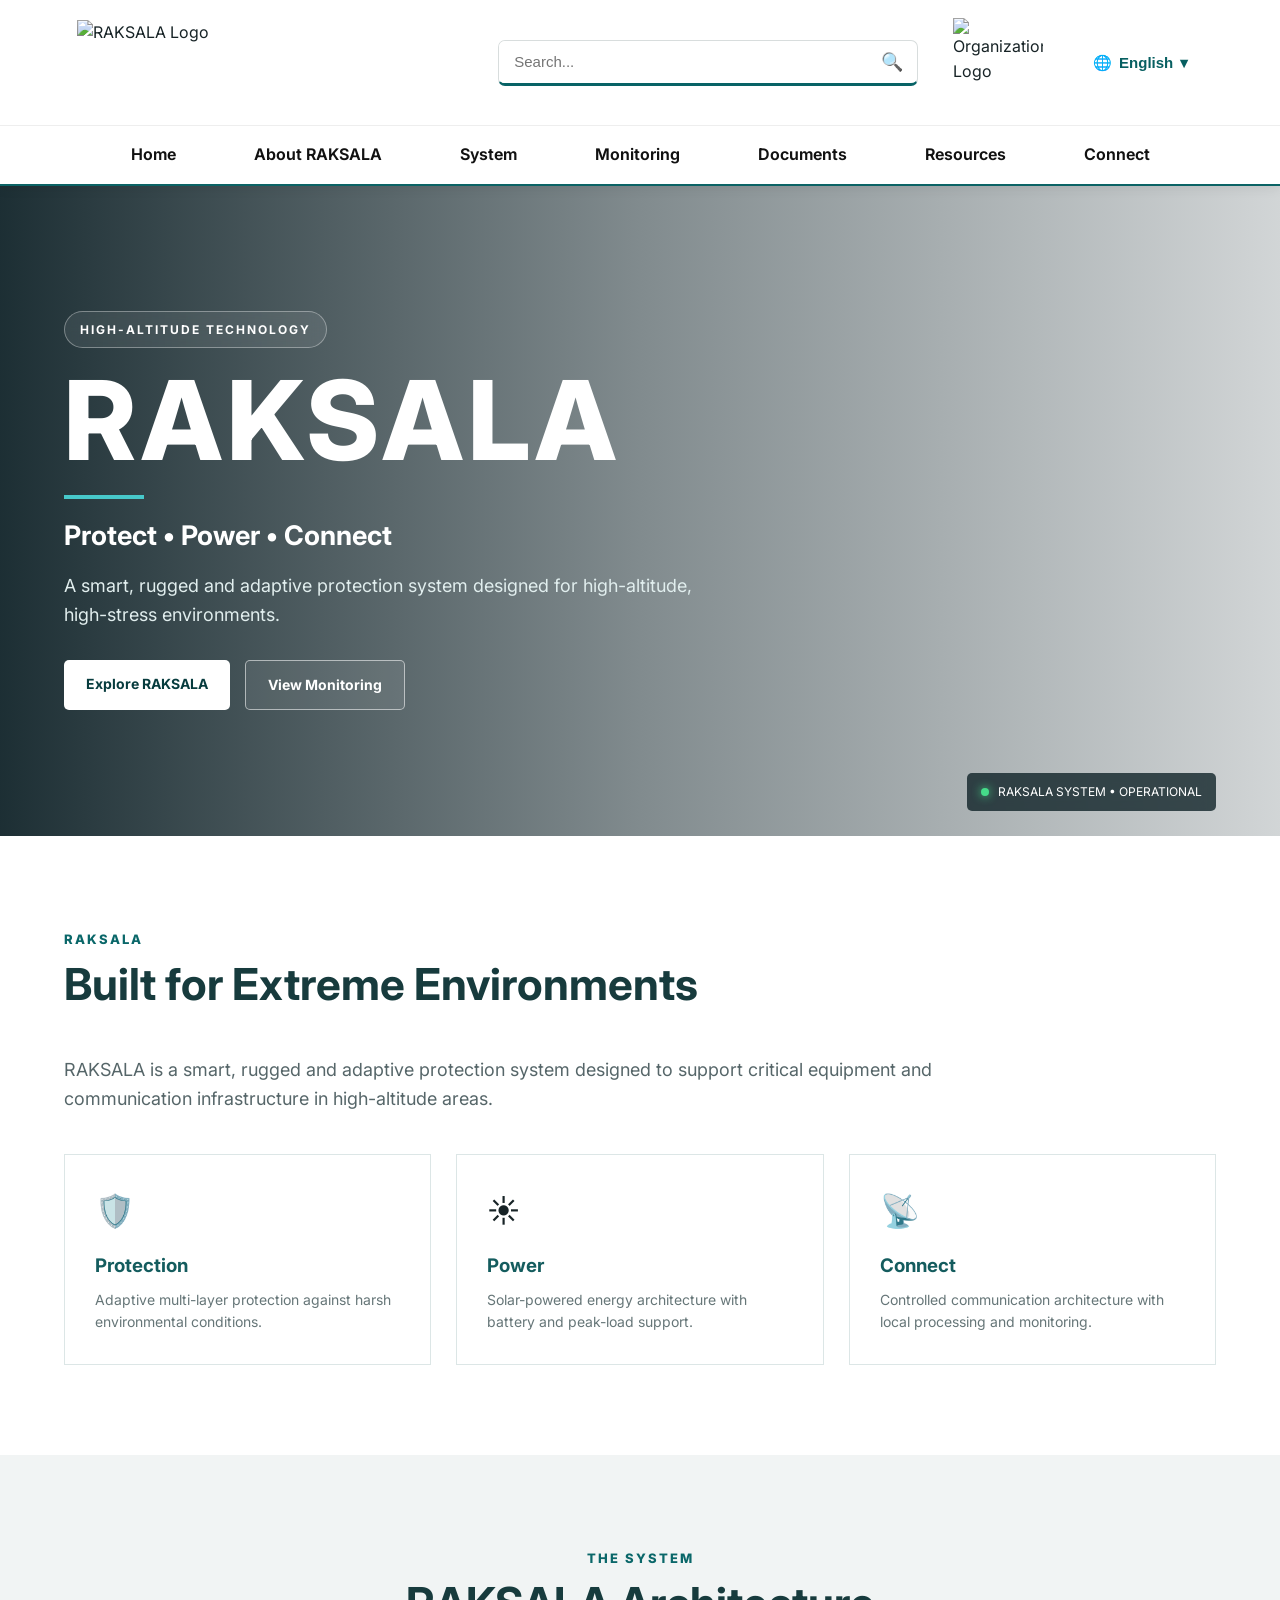
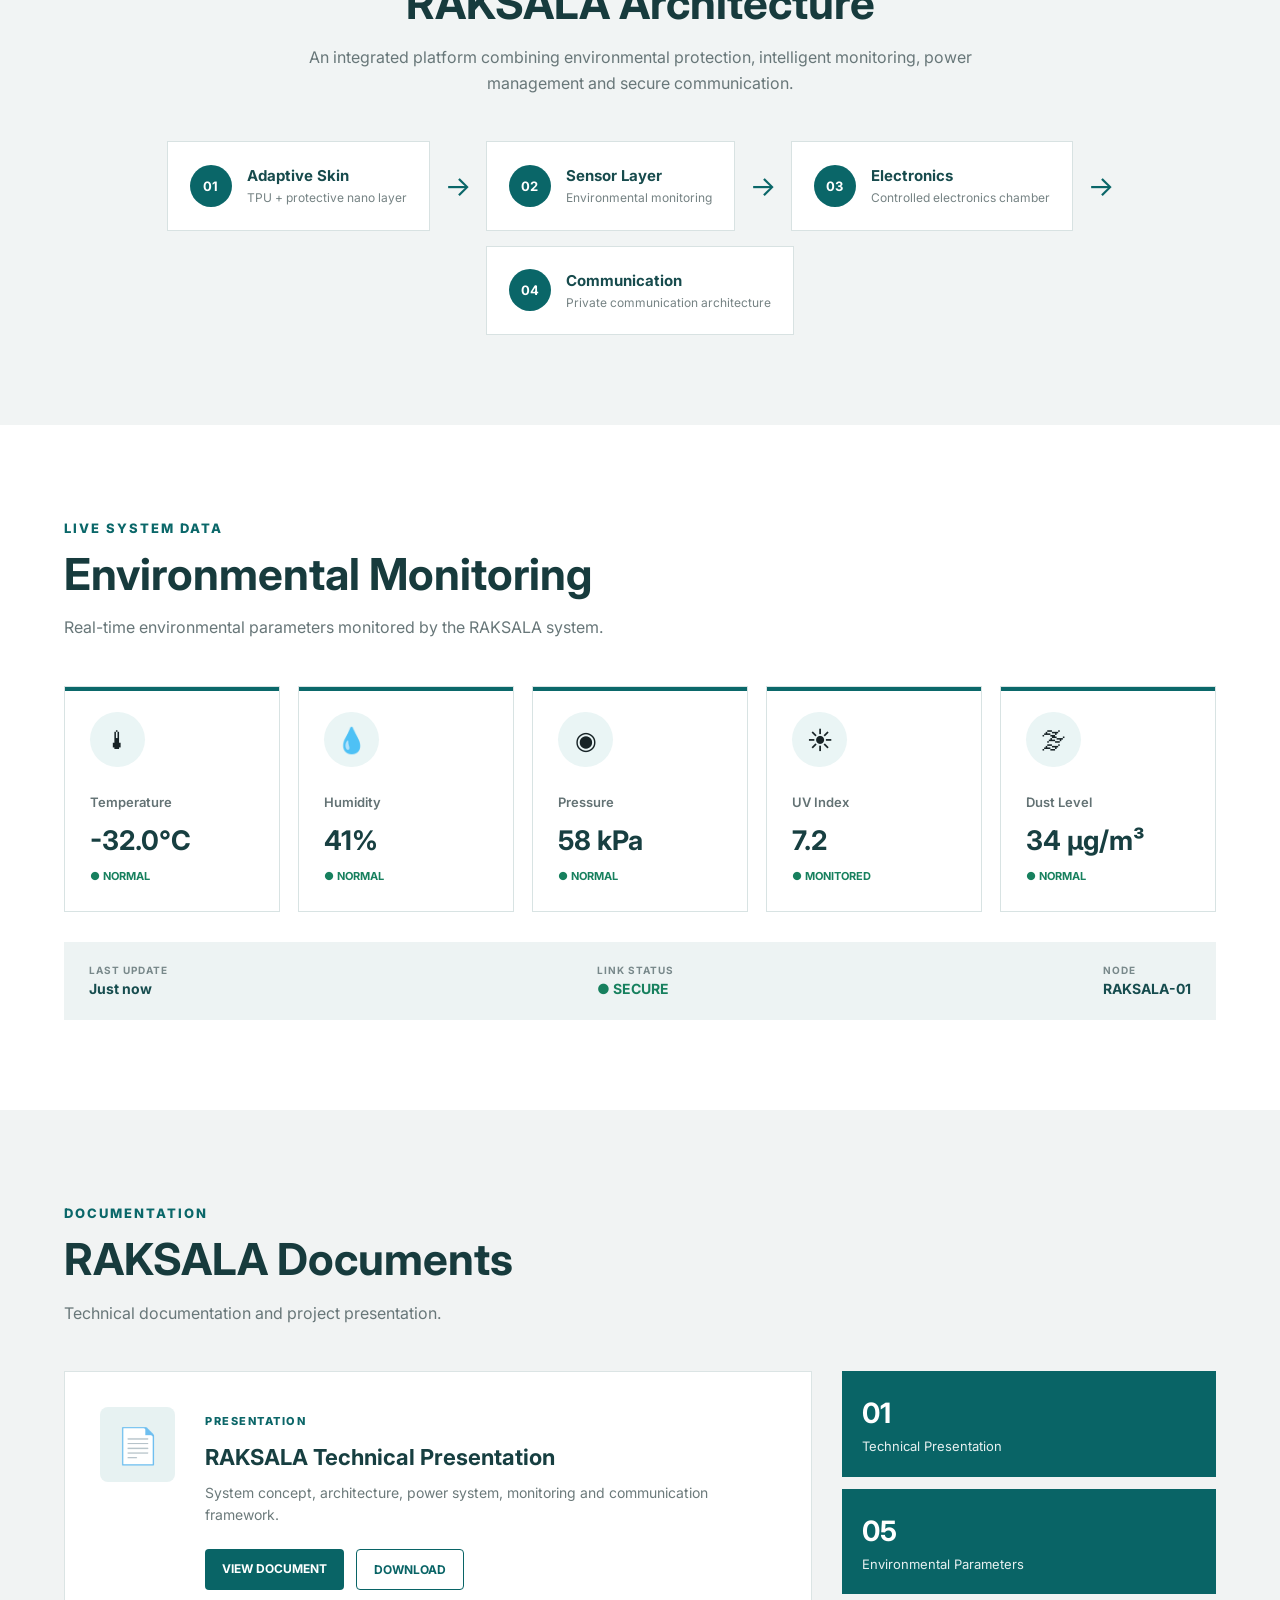
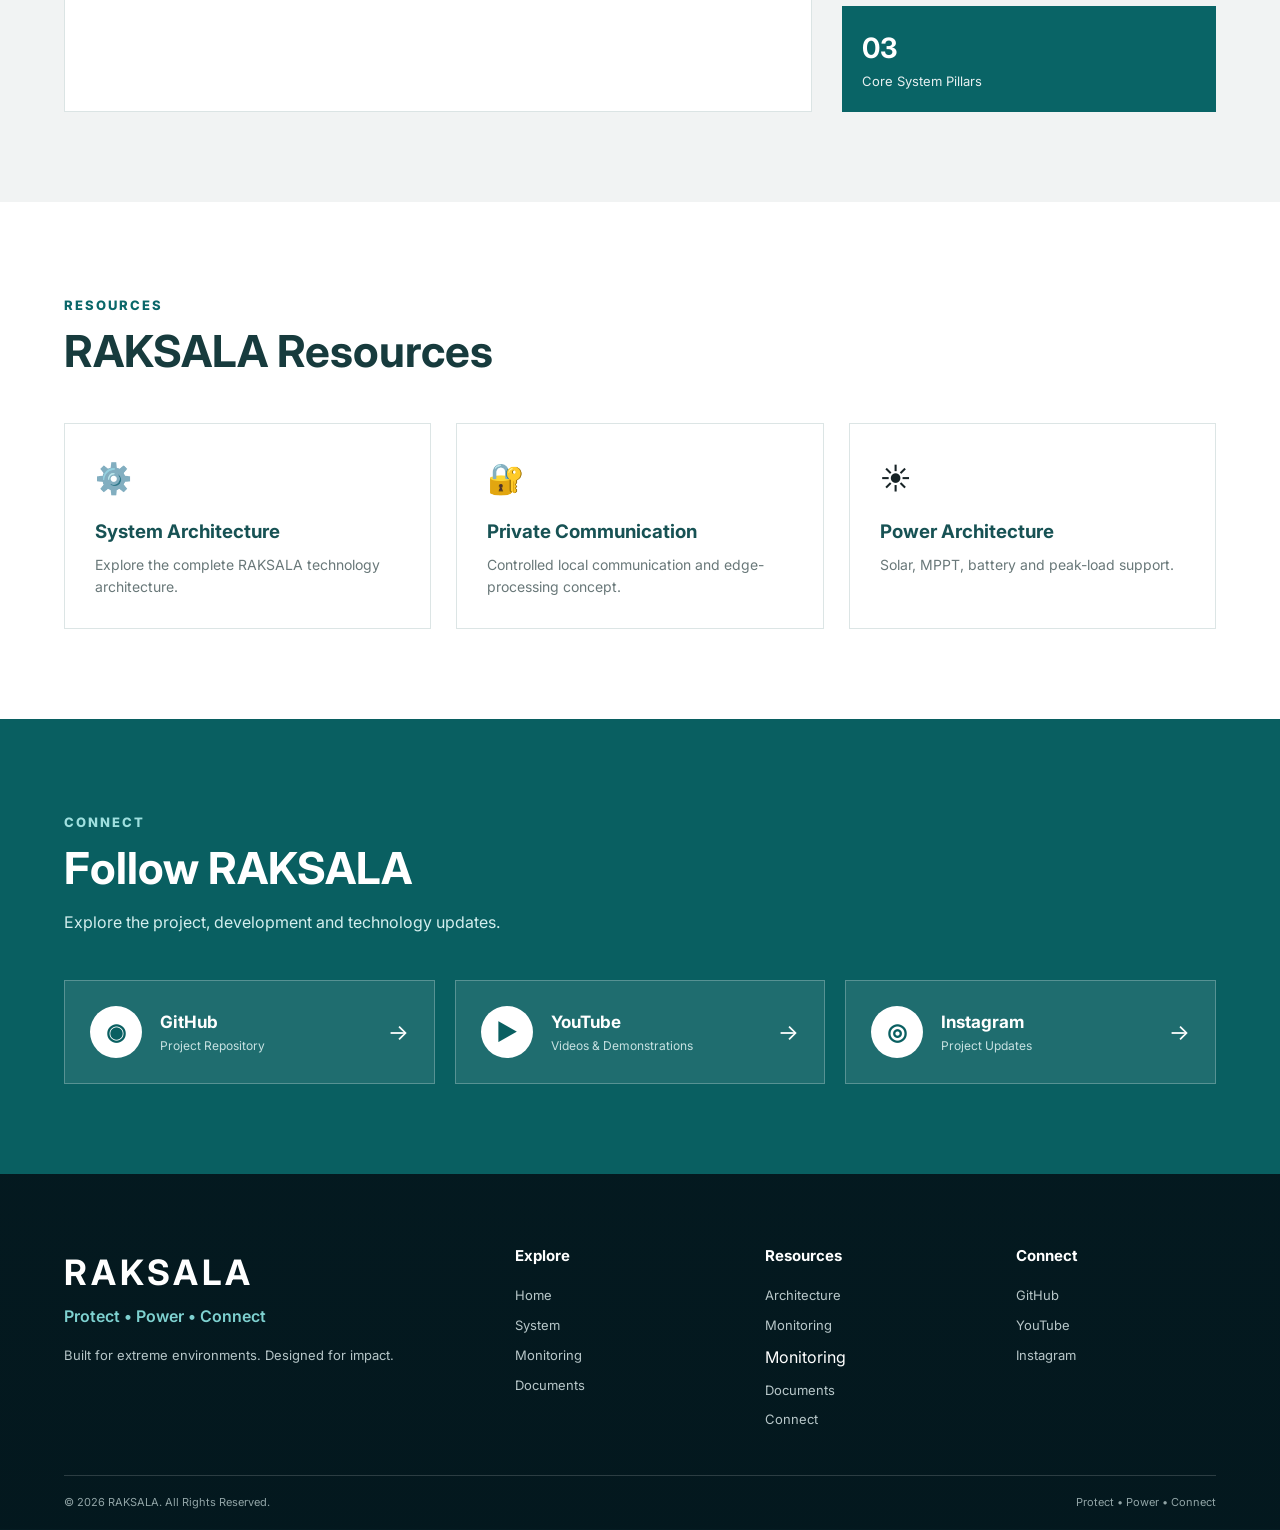
==== commit d04e9ad4: "Update Monitoring link to point to monitoring.html" ====
--- a/index.html
+++ b/index.html
@@ -1119,7 +1119,7 @@
                 Architecture
             </a>
 
-            <a href="#monitoring">
+            <a href="pages/monitoring.html">Monitoring</a>
                 Monitoring
             </a>
 
--- a/css/style.css
+++ b/css/style.css
@@ -1878,3 +1878,265 @@
     }
 
 }
+/* =====================================================
+   SYSTEM PAGE
+===================================================== */
+
+.system-page-hero {
+    min-height: 470px;
+
+    position: relative;
+
+    display: flex;
+    align-items: center;
+
+    background-image:
+        url("../assets/images/hero.jpg");
+
+    background-size: cover;
+
+    background-position: center;
+}
+
+.system-page-overlay {
+    position: absolute;
+
+    inset: 0;
+
+    background:
+        linear-gradient(
+            90deg,
+            rgba(3,24,30,0.92),
+            rgba(3,24,30,0.55),
+            rgba(3,24,30,0.20)
+        );
+}
+
+.system-page-content {
+    position: relative;
+
+    z-index: 2;
+
+    width: min(1200px, 90%);
+
+    margin: auto;
+
+    color: #ffffff;
+}
+
+.system-page-content h1 {
+    margin-top: 10px;
+
+    font-size: clamp(42px, 6vw, 72px);
+
+    line-height: 1.1;
+}
+
+.system-page-content p {
+    max-width: 650px;
+
+    margin-top: 10px;
+
+    color: #d7e7e7;
+
+    font-size: 17px;
+}
+
+
+/* SYSTEM INTRO */
+
+.system-intro {
+    padding: 75px 0 45px;
+
+    background: #ffffff;
+}
+
+
+/* SYSTEM DETAIL */
+
+.system-detail {
+    padding: 90px 0;
+
+    background: #ffffff;
+}
+
+.system-detail:nth-of-type(even) {
+    background: #f2f5f5;
+}
+
+.system-detail-container {
+    width: min(1200px, 90%);
+
+    margin: auto;
+
+    display: grid;
+
+    grid-template-columns:
+        1fr 1fr;
+
+    gap: 70px;
+
+    align-items: center;
+}
+
+
+/* IMAGE */
+
+.system-image {
+    position: relative;
+
+    overflow: hidden;
+
+    background: #0a3035;
+
+    box-shadow:
+        0 20px 45px rgba(0,0,0,0.13);
+}
+
+.system-image img {
+    width: 100%;
+
+    height: 430px;
+
+    object-fit: cover;
+
+    display: block;
+
+    transition:
+        transform 0.6s ease;
+}
+
+.system-image:hover img {
+    transform: scale(1.04);
+}
+
+.system-number {
+    position: absolute;
+
+    top: 20px;
+    left: 20px;
+
+    width: 55px;
+    height: 55px;
+
+    display: grid;
+
+    place-items: center;
+
+    border-radius: 50%;
+
+    background: #0a6668;
+
+    color: #ffffff;
+
+    font-size: 15px;
+
+    font-weight: 800;
+
+    box-shadow:
+        0 5px 15px rgba(0,0,0,0.2);
+}
+
+
+/* TEXT */
+
+.system-text {
+    max-width: 550px;
+}
+
+.system-label {
+    color: #0a6668;
+
+    font-size: 12px;
+
+    font-weight: 800;
+
+    letter-spacing: 2px;
+}
+
+.system-text h2 {
+    margin: 10px 0 20px;
+
+    color: #173f41;
+
+    font-size: clamp(30px, 4vw, 43px);
+
+    line-height: 1.15;
+}
+
+.system-text p {
+    margin-bottom: 15px;
+
+    color: #627274;
+
+    font-size: 15px;
+}
+
+
+/* LIST */
+
+.system-text ul {
+    margin-top: 22px;
+
+    padding-left: 0;
+
+    list-style: none;
+}
+
+.system-text li {
+    position: relative;
+
+    margin-bottom: 10px;
+
+    padding-left: 22px;
+
+    color: #4e6264;
+
+    font-size: 14px;
+}
+
+.system-text li::before {
+    content: "✓";
+
+    position: absolute;
+
+    left: 0;
+
+    color: #0a6668;
+
+    font-weight: 800;
+}
+
+
+/* PARAMETERS */
+
+.parameter-list {
+    display: flex;
+
+    flex-wrap: wrap;
+
+    gap: 9px;
+
+    margin: 25px 0;
+}
+
+.parameter-list span {
+    padding: 8px 12px;
+
+    color: #145557;
+
+    background: #e7f2f2;
+
+    border: 1px solid #cde0e0;
+
+    border-radius: 4px;
+
+    font-size: 12px;
+
+    font-weight: 600;
+}
+
+.technical-note {
+    padding: 15px;
+
+    border-left: 
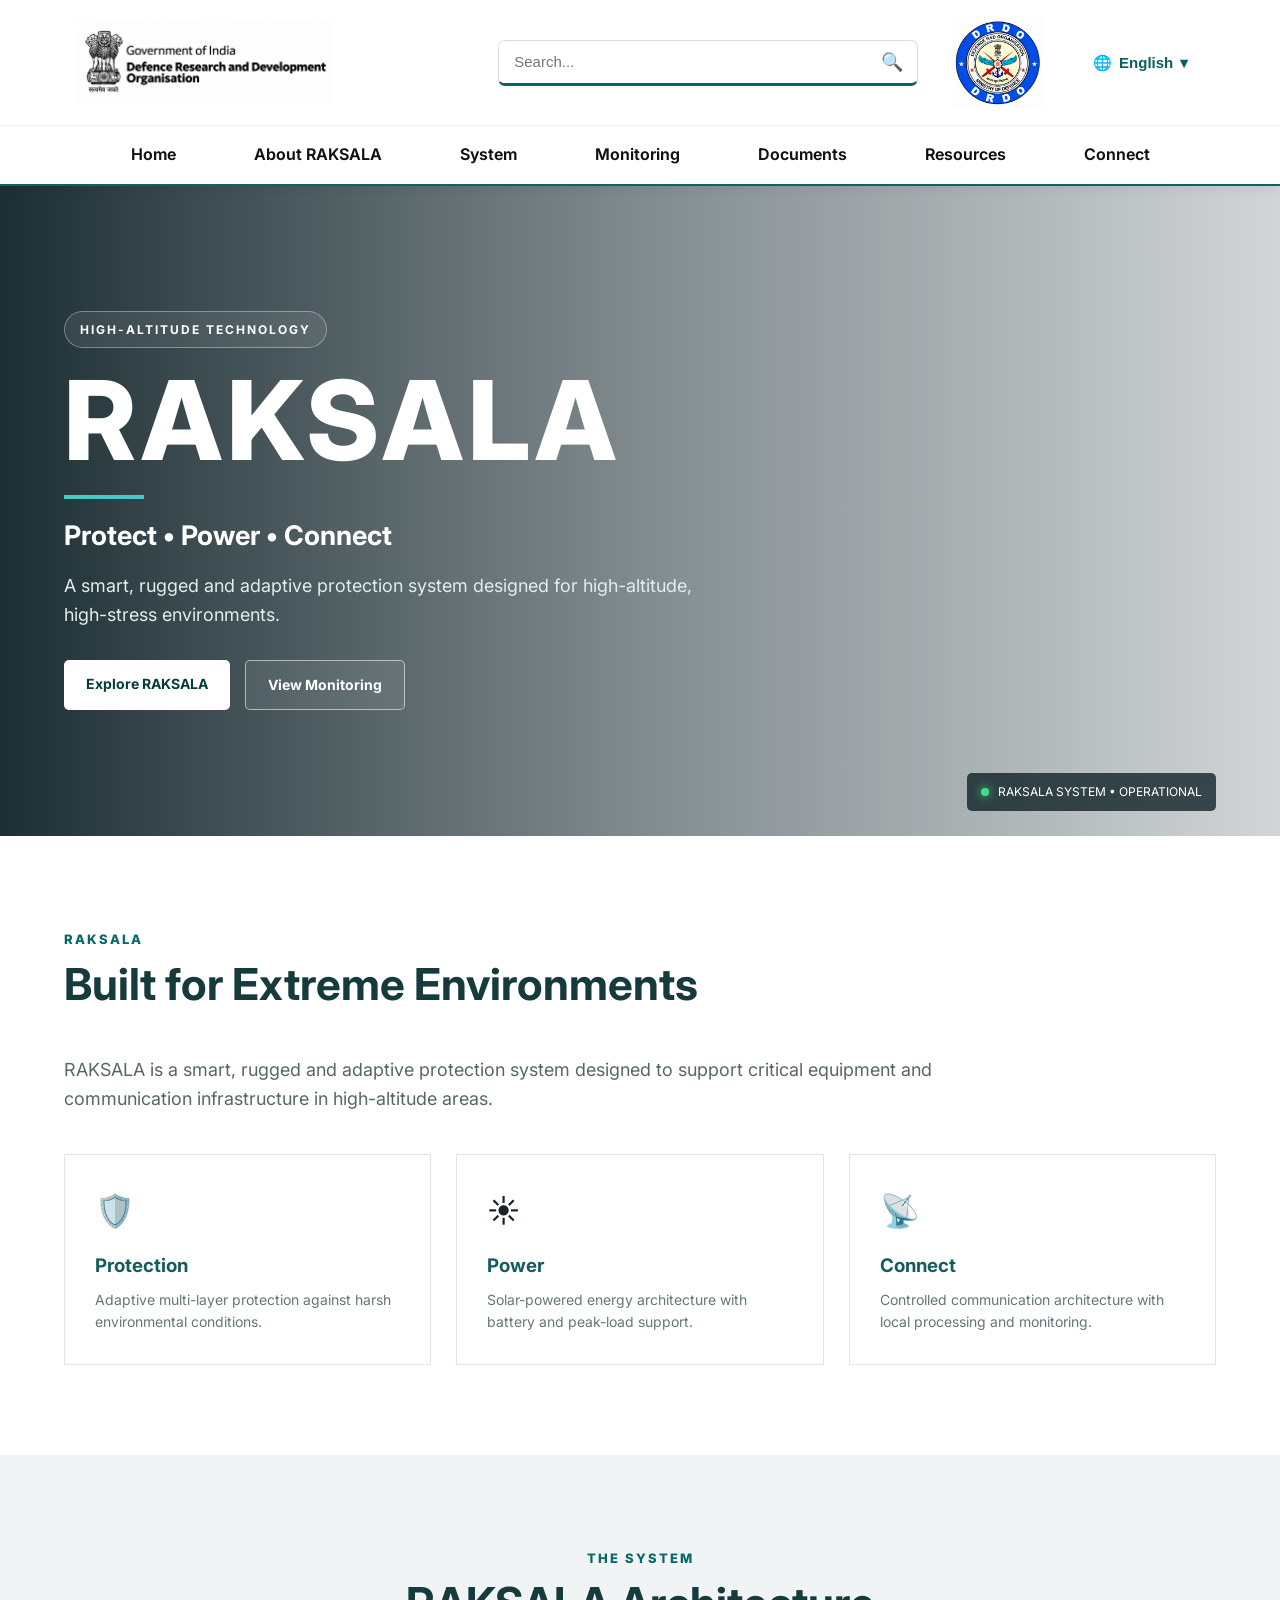
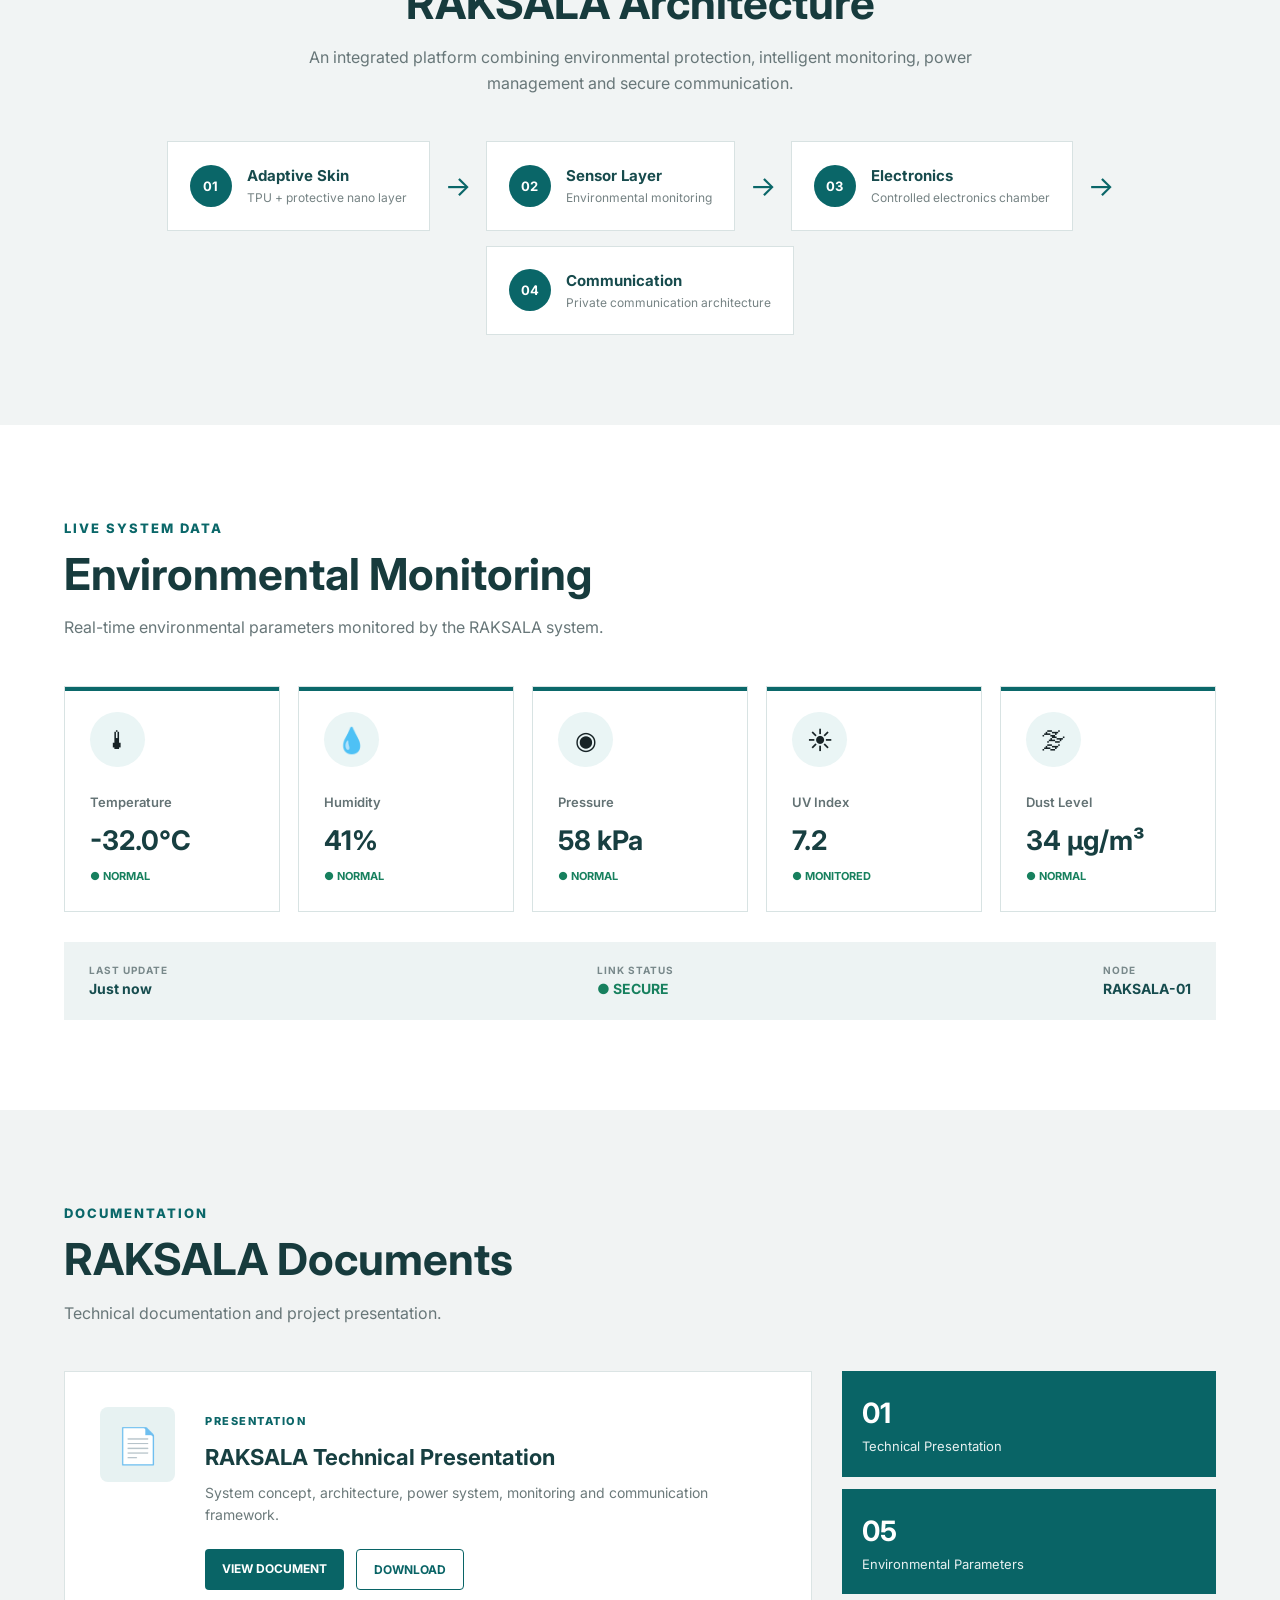
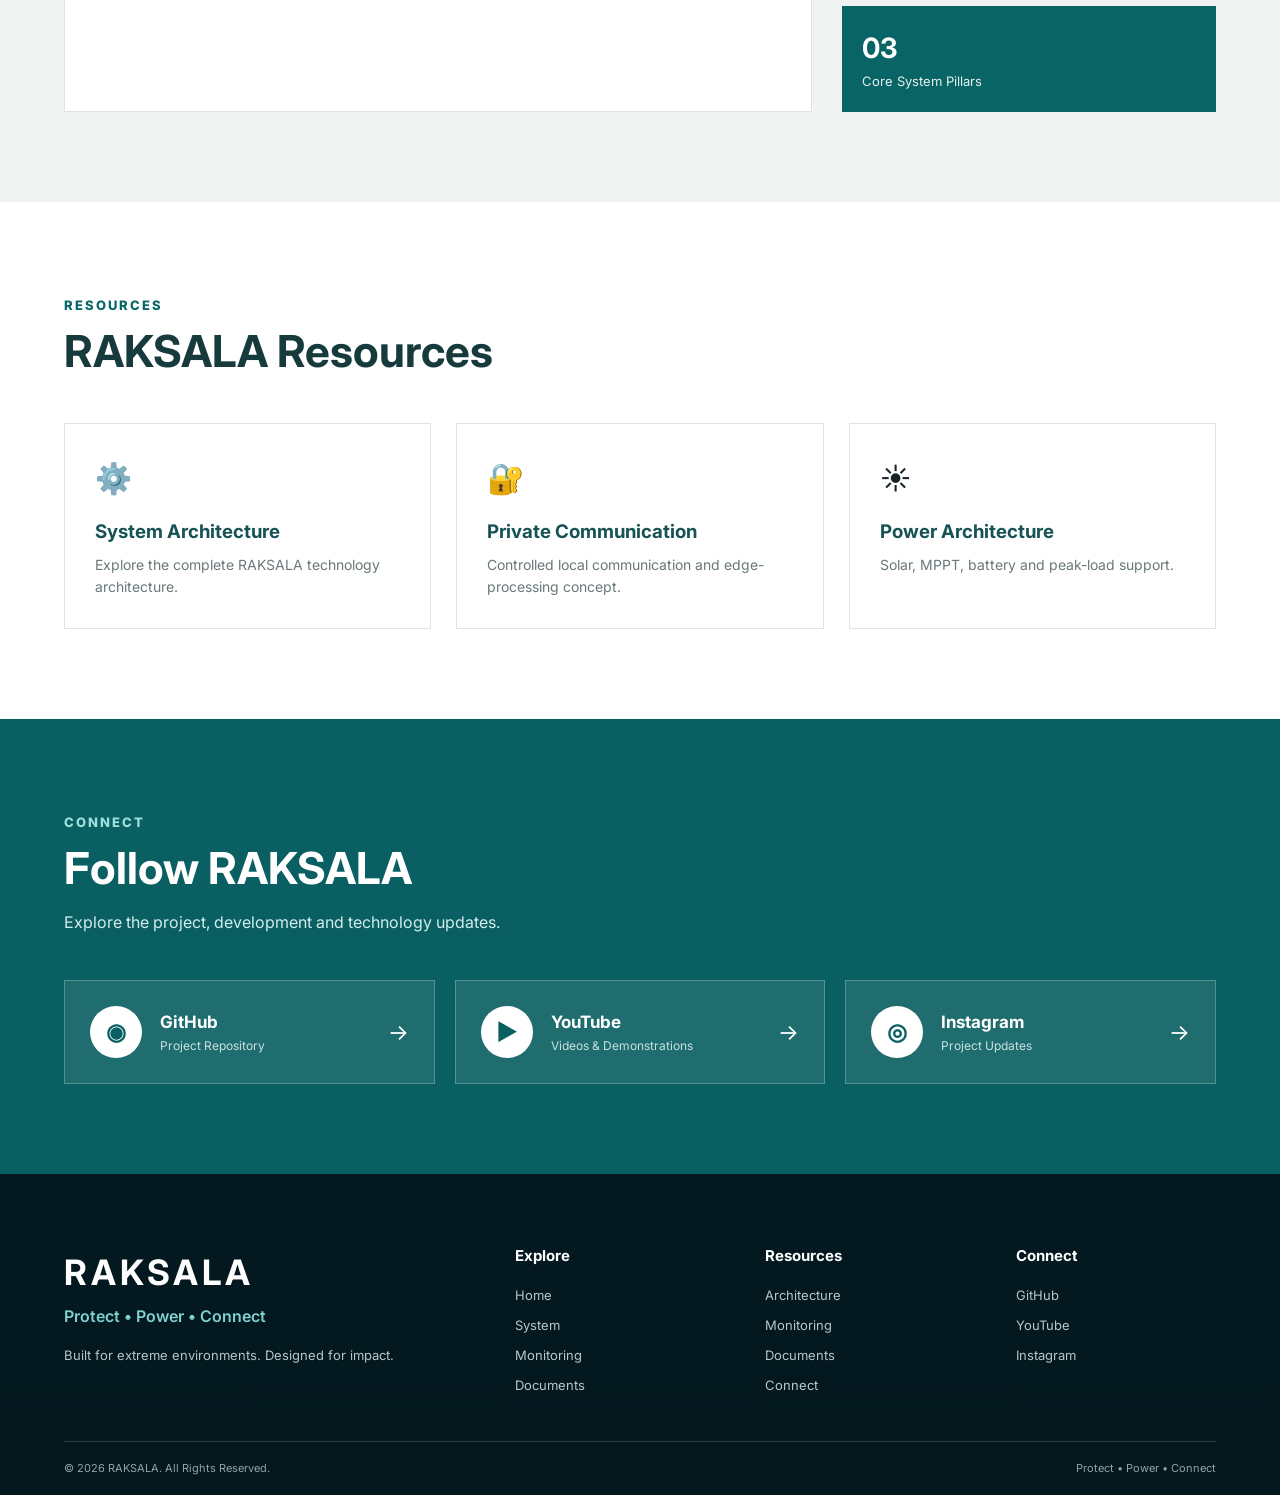
==== commit 044d0091: "Replace image formats and update navigation links Updated image sources and navigation links in inde" ====
--- a/index.html
+++ b/index.html
@@ -2,6 +2,7 @@
 <html lang="en">
 
 <head>
+
     <meta charset="UTF-8">
 
     <meta name="viewport"
@@ -24,10 +25,12 @@
 
     <link href="https://fonts.googleapis.com/css2?family=Inter:wght@400;500;600;700;800&display=swap"
           rel="stylesheet">
+
 </head>
 
 
 <body>
+
 
 <!-- =====================================================
      HEADER
@@ -35,19 +38,24 @@
 
 <header class="site-header">
 
-    <!-- TOP HEADER -->
-
     <div class="header-top">
 
+
         <!-- LEFT LOGO -->
 
         <div class="brand-left">
 
-            <img src="assets/images/left-logo.png"
-                 alt="RAKSALA Logo"
-                 class="left-logo">
-
-        </div>
+            <a href="index.html">
+
+                <img
+                    src="assets/images/left-logo.jpg"
+                    alt="RAKSALA Logo"
+                    class="left-logo">
+
+            </a>
+
+        </div>
+
 
 
         <!-- SEARCH -->
@@ -72,15 +80,18 @@
         </div>
 
 
+
         <!-- RIGHT LOGO -->
 
         <div class="brand-right">
 
-            <img src="assets/images/right-logo.png"
-                 alt="Organization Logo"
-                 class="right-logo">
-
-        </div>
+            <img
+                src="assets/images/right-logo.jpg"
+                alt="Organization Logo"
+                class="right-logo">
+
+        </div>
+
 
 
         <!-- LANGUAGE -->
@@ -92,6 +103,7 @@
                 id="languageButton">
 
                 🌐
+
                 <span id="currentLanguage">
                     English
                 </span>
@@ -126,41 +138,45 @@
     </div>
 
 
-    <!-- NAVIGATION -->
+
+    <!-- =================================================
+         NAVIGATION
+    ================================================= -->
 
     <nav class="main-nav">
 
-    <a href="index.html">
-        Home
-    </a>
-
-    <a href="pages/about.html">
-        About RAKSALA
-    </a>
-
-    <a href="#system">
-        System
-    </a>
-
-    <a href="#monitoring">
-        Monitoring
-    </a>
-
-    <a href="#documents">
-        Documents
-    </a>
-
-    <a href="#resources">
-        Resources
-    </a>
-
-    <a href="#connect">
-        Connect
-    </a>
-
-</nav>
+        <a href="index.html">
+            Home
+        </a>
+
+        <a href="pages/about.html">
+            About RAKSALA
+        </a>
+
+        <a href="pages/system.html">
+            System
+        </a>
+
+        <a href="pages/monitoring.html">
+            Monitoring
+        </a>
+
+        <a href="#documents">
+            Documents
+        </a>
+
+        <a href="#resources">
+            Resources
+        </a>
+
+        <a href="#connect">
+            Connect
+        </a>
+
+    </nav>
 
 </header>
+
 
 
 <!-- =====================================================
@@ -169,14 +185,17 @@
 
 <main>
 
+
 <section
     id="home"
     class="hero-section">
 
+
     <div class="hero-overlay"></div>
 
 
     <div class="hero-content">
+
 
         <div class="hero-badge">
             HIGH-ALTITUDE TECHNOLOGY
@@ -207,26 +226,31 @@
 
         <div class="hero-buttons">
 
-            <a href="#system"
-               class="primary-button"
-               data-i18n="exploreButton">
+
+            <a
+                href="pages/system.html"
+                class="primary-button"
+                data-i18n="exploreButton">
 
                 Explore RAKSALA
 
             </a>
 
 
-            <a href="#monitoring"
-               class="secondary-button"
-               data-i18n="monitorButton">
+            <a
+                href="pages/monitoring.html"
+                class="secondary-button"
+                data-i18n="monitorButton">
 
                 View Monitoring
 
             </a>
 
+
         </div>
 
     </div>
+
 
 
     <!-- HERO STATUS -->
@@ -241,7 +265,9 @@
 
     </div>
 
+
 </section>
+
 
 
 <!-- =====================================================
@@ -250,7 +276,9 @@
 
 <section class="intro-section">
 
+
     <div class="section-container">
+
 
         <div class="section-heading">
 
@@ -265,8 +293,9 @@
         </div>
 
 
-        <p class="intro-text"
-           data-i18n="introText">
+        <p
+            class="intro-text"
+            data-i18n="introText">
 
             RAKSALA is a smart, rugged and adaptive
             protection system designed to support
@@ -276,8 +305,11 @@
         </p>
 
 
+
         <div class="feature-grid">
 
+
+            <!-- PROTECTION -->
 
             <div class="feature-card">
 
@@ -299,6 +331,9 @@
             </div>
 
 
+
+            <!-- POWER -->
+
             <div class="feature-card">
 
                 <div class="feature-icon">
@@ -319,6 +354,9 @@
             </div>
 
 
+
+            <!-- CONNECT -->
+
             <div class="feature-card">
 
                 <div class="feature-icon">
@@ -338,11 +376,13 @@
 
             </div>
 
+
         </div>
 
     </div>
 
 </section>
+
 
 
 <!-- =====================================================
@@ -353,7 +393,9 @@
     id="system"
     class="system-section">
 
+
     <div class="section-container">
+
 
         <div class="section-heading centered">
 
@@ -377,6 +419,7 @@
         </div>
 
 
+
         <div class="architecture">
 
 
@@ -387,6 +430,7 @@
                 </div>
 
                 <div>
+
                     <h3>
                         Adaptive Skin
                     </h3>
@@ -394,6 +438,7 @@
                     <p>
                         TPU + protective nano layer
                     </p>
+
                 </div>
 
             </div>
@@ -411,6 +456,7 @@
                 </div>
 
                 <div>
+
                     <h3>
                         Sensor Layer
                     </h3>
@@ -475,11 +521,13 @@
 
             </div>
 
+
         </div>
 
     </div>
 
 </section>
+
 
 
 <!-- =====================================================
@@ -490,7 +538,9 @@
     id="monitoring"
     class="monitoring-section">
 
+
     <div class="section-container">
+
 
         <div class="section-heading">
 
@@ -512,6 +562,7 @@
         </div>
 
 
+
         <div class="monitoring-grid">
 
 
@@ -528,7 +579,9 @@
                     <span
                         class="monitor-name"
                         data-i18n="temperature">
+
                         Temperature
+
                     </span>
 
                     <strong id="temperatureValue">
@@ -544,6 +597,7 @@
             </div>
 
 
+
             <!-- HUMIDITY -->
 
             <div class="monitor-card">
@@ -557,7 +611,9 @@
                     <span
                         class="monitor-name"
                         data-i18n="humidity">
+
                         Humidity
+
                     </span>
 
                     <strong id="humidityValue">
@@ -573,6 +629,7 @@
             </div>
 
 
+
             <!-- PRESSURE -->
 
             <div class="monitor-card">
@@ -586,7 +643,9 @@
                     <span
                         class="monitor-name"
                         data-i18n="pressure">
+
                         Pressure
+
                     </span>
 
                     <strong id="pressureValue">
@@ -602,6 +661,7 @@
             </div>
 
 
+
             <!-- UV -->
 
             <div class="monitor-card">
@@ -615,7 +675,9 @@
                     <span
                         class="monitor-name"
                         data-i18n="uvIndex">
+
                         UV Index
+
                     </span>
 
                     <strong id="uvValue">
@@ -631,6 +693,7 @@
             </div>
 
 
+
             <!-- DUST -->
 
             <div class="monitor-card">
@@ -644,7 +707,9 @@
                     <span
                         class="monitor-name"
                         data-i18n="dustLevel">
+
                         Dust Level
+
                     </span>
 
                     <strong id="dustValue">
@@ -659,12 +724,15 @@
 
             </div>
 
-        </div>
+
+        </div>
+
 
 
         <!-- MONITORING FOOTER -->
 
         <div class="monitoring-footer">
+
 
             <div>
 
@@ -704,11 +772,13 @@
 
             </div>
 
+
         </div>
 
     </div>
 
 </section>
+
 
 
 <!-- =====================================================
@@ -719,7 +789,9 @@
     id="documents"
     class="documents-section">
 
+
     <div class="section-container">
+
 
         <div class="section-heading">
 
@@ -741,32 +813,42 @@
         </div>
 
 
+
         <div class="document-layout">
 
 
             <div class="document-card">
+
 
                 <div class="document-icon">
                     📄
                 </div>
 
+
                 <div class="document-content">
+
 
                     <span class="document-type">
                         PRESENTATION
                     </span>
 
+
                     <h3>
                         RAKSALA Technical Presentation
                     </h3>
 
+
                     <p>
+
                         System concept, architecture,
                         power system, monitoring and
                         communication framework.
+
                     </p>
 
+
                     <div class="document-buttons">
+
 
                         <a
                             href="documents/RAKSALA-Presentation.pdf"
@@ -777,6 +859,7 @@
 
                         </a>
 
+
                         <a
                             href="documents/RAKSALA-Presentation.pdf"
                             download
@@ -786,6 +869,7 @@
 
                         </a>
 
+
                     </div>
 
                 </div>
@@ -793,7 +877,9 @@
             </div>
 
 
+
             <div class="document-side">
+
 
                 <div class="document-stat">
 
@@ -833,6 +919,7 @@
 
                 </div>
 
+
             </div>
 
         </div>
@@ -840,6 +927,7 @@
     </div>
 
 </section>
+
 
 
 <!-- =====================================================
@@ -850,7 +938,9 @@
     id="resources"
     class="resources-section">
 
+
     <div class="section-container">
+
 
         <div class="section-heading">
 
@@ -865,7 +955,9 @@
         </div>
 
 
+
         <div class="resource-grid">
+
 
             <div class="resource-card">
 
@@ -878,11 +970,14 @@
                 </h3>
 
                 <p>
+
                     Explore the complete RAKSALA
                     technology architecture.
+
                 </p>
 
             </div>
+
 
 
             <div class="resource-card">
@@ -896,11 +991,14 @@
                 </h3>
 
                 <p>
+
                     Controlled local communication
                     and edge-processing concept.
+
                 </p>
 
             </div>
+
 
 
             <div class="resource-card">
@@ -914,17 +1012,21 @@
                 </h3>
 
                 <p>
+
                     Solar, MPPT, battery and
                     peak-load support.
+
                 </p>
 
             </div>
 
+
         </div>
 
     </div>
 
 </section>
+
 
 
 <!-- =====================================================
@@ -935,7 +1037,9 @@
     id="connect"
     class="social-section">
 
+
     <div class="section-container">
+
 
         <div class="section-heading light">
 
@@ -948,11 +1052,14 @@
             </h2>
 
             <p>
+
                 Explore the project, development
                 and technology updates.
+
             </p>
 
         </div>
+
 
 
         <div class="social-grid">
@@ -988,6 +1095,7 @@
             </a>
 
 
+
             <!-- YOUTUBE -->
 
             <a
@@ -1018,6 +1126,7 @@
             </a>
 
 
+
             <!-- INSTAGRAM -->
 
             <a
@@ -1047,13 +1156,16 @@
 
             </a>
 
+
         </div>
 
     </div>
 
 </section>
 
+
 </main>
+
 
 
 <!-- =====================================================
@@ -1064,7 +1176,9 @@
 
     <div class="footer-background"></div>
 
+
     <div class="footer-content">
+
 
         <div class="footer-brand">
 
@@ -1077,11 +1191,14 @@
             </p>
 
             <span>
+
                 Built for extreme environments.
                 Designed for impact.
+
             </span>
 
         </div>
+
 
 
         <div class="footer-column">
@@ -1090,23 +1207,28 @@
                 Explore
             </h3>
 
+
             <a href="#home">
                 Home
             </a>
 
-            <a href="#system">
+
+            <a href="pages/system.html">
                 System
             </a>
 
-            <a href="#monitoring">
+
+            <a href="pages/monitoring.html">
                 Monitoring
             </a>
+
 
             <a href="#documents">
                 Documents
             </a>
 
         </div>
+
 
 
         <div class="footer-column">
@@ -1115,23 +1237,28 @@
                 Resources
             </h3>
 
+
             <a href="#resources">
                 Architecture
             </a>
 
-            <a href="pages/monitoring.html">Monitoring</a>
+
+            <a href="pages/monitoring.html">
                 Monitoring
             </a>
+
 
             <a href="#documents">
                 Documents
             </a>
 
+
             <a href="#connect">
                 Connect
             </a>
 
         </div>
+
 
 
         <div class="footer-column">
@@ -1140,24 +1267,38 @@
                 Connect
             </h3>
 
-            <a href="https://github.com/"
-               target="_blank">
+
+            <a
+                href="https://github.com/"
+                target="_blank">
+
                 GitHub
-            </a>
-
-            <a href="https://youtube.com/"
-               target="_blank">
+
+            </a>
+
+
+            <a
+                href="https://www.youtube.com/"
+                target="_blank">
+
                 YouTube
-            </a>
-
-            <a href="https://instagram.com/"
-               target="_blank">
+
+            </a>
+
+
+            <a
+                href="https://www.instagram.com/"
+                target="_blank">
+
                 Instagram
-            </a>
-
-        </div>
+
+            </a>
+
+        </div>
+
 
     </div>
+
 
 
     <div class="footer-bottom">
@@ -1175,7 +1316,10 @@
 </footer>
 
 
-<!-- BACK TO TOP -->
+
+<!-- =====================================================
+     BACK TO TOP
+===================================================== -->
 
 <button
     id="backToTop"
@@ -1187,8 +1331,14 @@
 </button>
 
 
+
+<!-- =====================================================
+     JAVASCRIPT
+===================================================== -->
+
 <script src="js/script.js"></script>
 
+
 </body>
 
 </html>
--- a/css/style.css
+++ b/css/style.css
@@ -2140,3 +2140,165 @@
     padding: 15px;
 
     border-left: 
+       /* =========================================
+   PERMANENT RAKSALA FOOTER
+========================================= */
+
+.site-footer {
+
+    position: relative;
+
+    min-height: 330px;
+
+    background-image:
+        url("../assets/images/footer-mountains.jpg");
+
+    background-size: cover;
+
+    background-position: center;
+
+    color: white;
+
+}
+
+
+.footer-overlay {
+
+    min-height: 330px;
+
+    background:
+        linear-gradient(
+            rgba(3,18,30,.88),
+            rgba(3,18,30,.94)
+        );
+
+    padding: 55px 7% 20px;
+
+}
+
+
+.footer-content {
+
+    max-width: 1250px;
+
+    margin: auto;
+
+    display: grid;
+
+    grid-template-columns:
+        1.5fr
+        1fr
+        1fr
+        1fr;
+
+    gap: 45px;
+
+}
+
+
+.footer-brand img {
+
+    width: 75px;
+
+    height: 75px;
+
+    object-fit: cover;
+
+    border-radius: 8px;
+
+    margin-bottom: 15px;
+
+}
+
+
+.footer-brand h3 {
+
+    margin: 0 0 8px;
+
+    font-size: 25px;
+
+}
+
+
+.footer-brand p {
+
+    color: #9ed1d6;
+
+}
+
+
+.footer-column h4 {
+
+    margin-top: 0;
+
+    color: #ffffff;
+
+}
+
+
+.footer-column a {
+
+    display: block;
+
+    color: #b9cbd1;
+
+    text-decoration: none;
+
+    margin: 11px 0;
+
+    transition: .2s;
+
+}
+
+
+.footer-column a:hover {
+
+    color: #37d6d4;
+
+}
+
+
+.footer-bottom {
+
+    max-width: 1250px;
+
+    margin: 45px auto 0;
+
+    padding-top: 18px;
+
+    border-top:
+        1px solid
+        rgba(255,255,255,.15);
+
+    color: #91a8b0;
+
+    font-size: 12px;
+
+    text-align: center;
+
+}
+
+
+@media(max-width: 800px) {
+
+    .footer-content {
+
+        grid-template-columns:
+            1fr 1fr;
+
+    }
+
+}
+
+
+@media(max-width: 500px) {
+
+    .footer-content {
+
+        grid-template-columns: 1fr;
+
+        gap: 25px;
+
+    }
+
+}
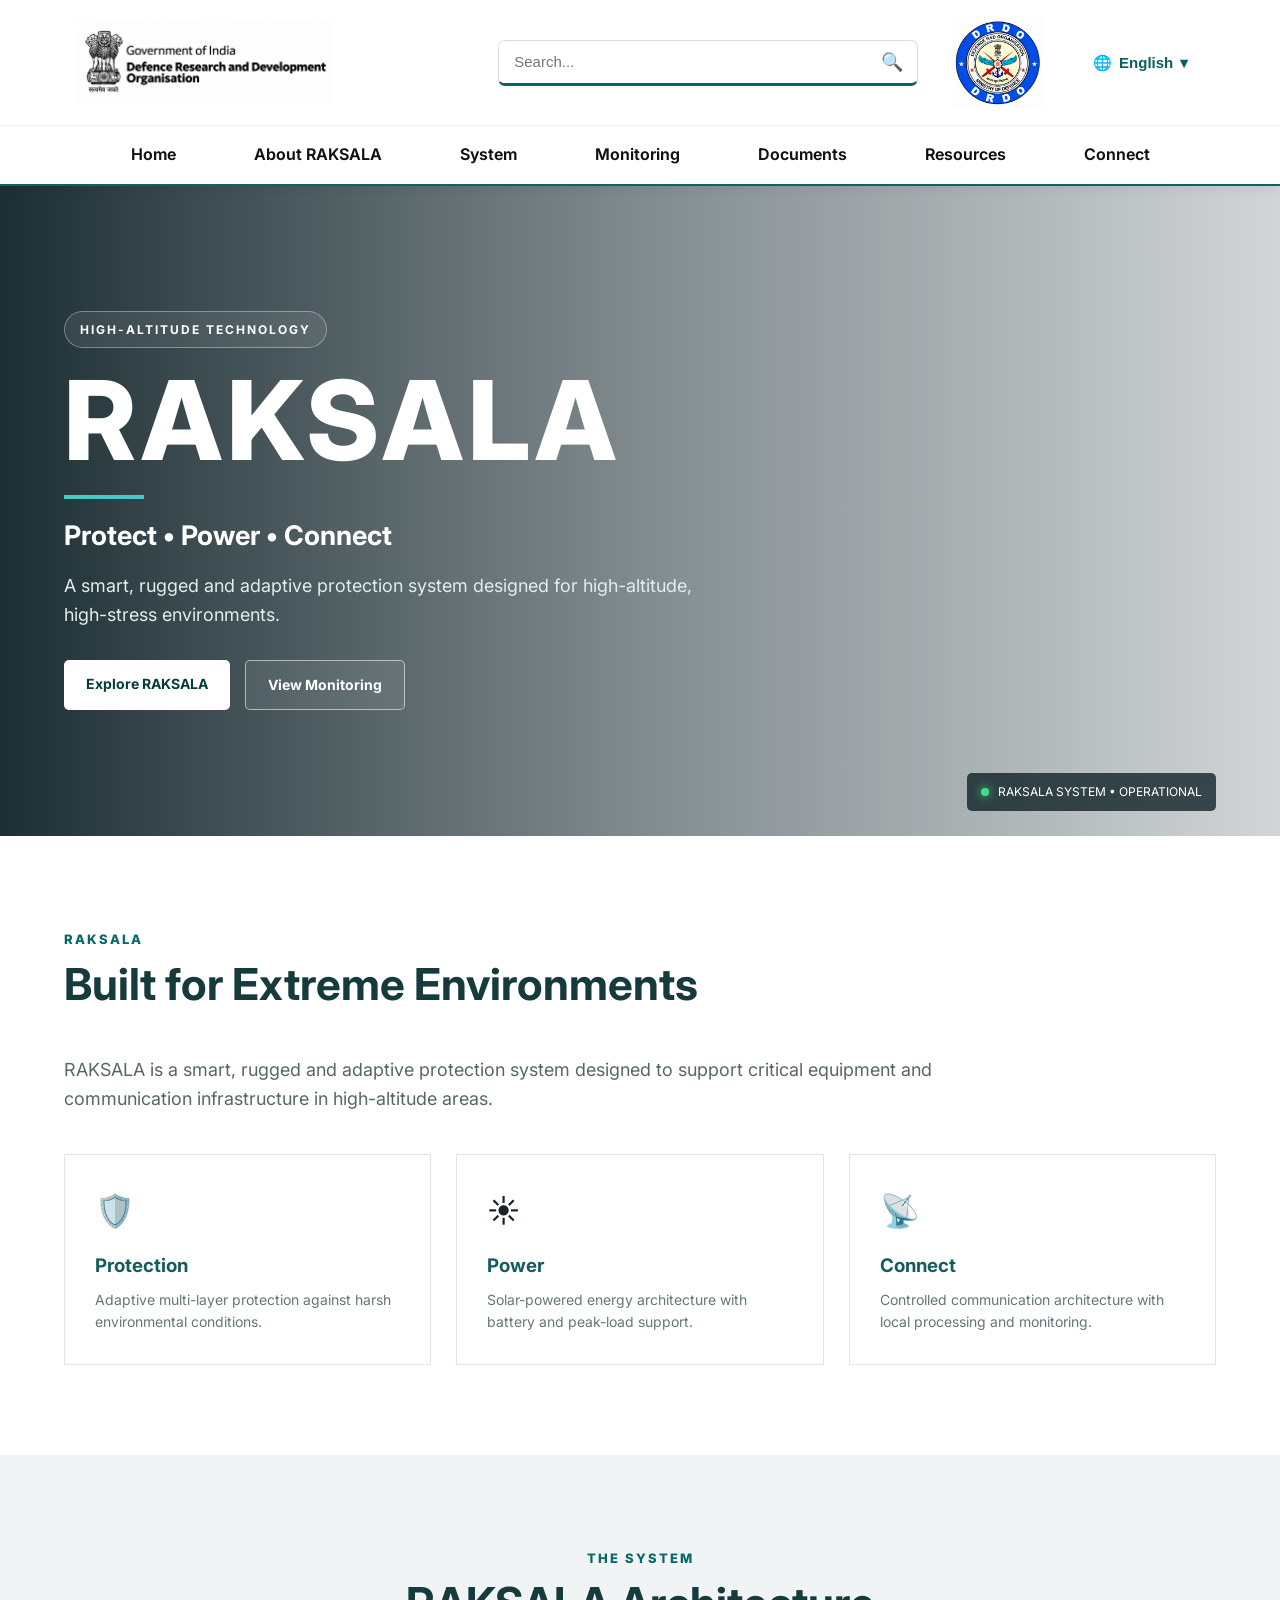
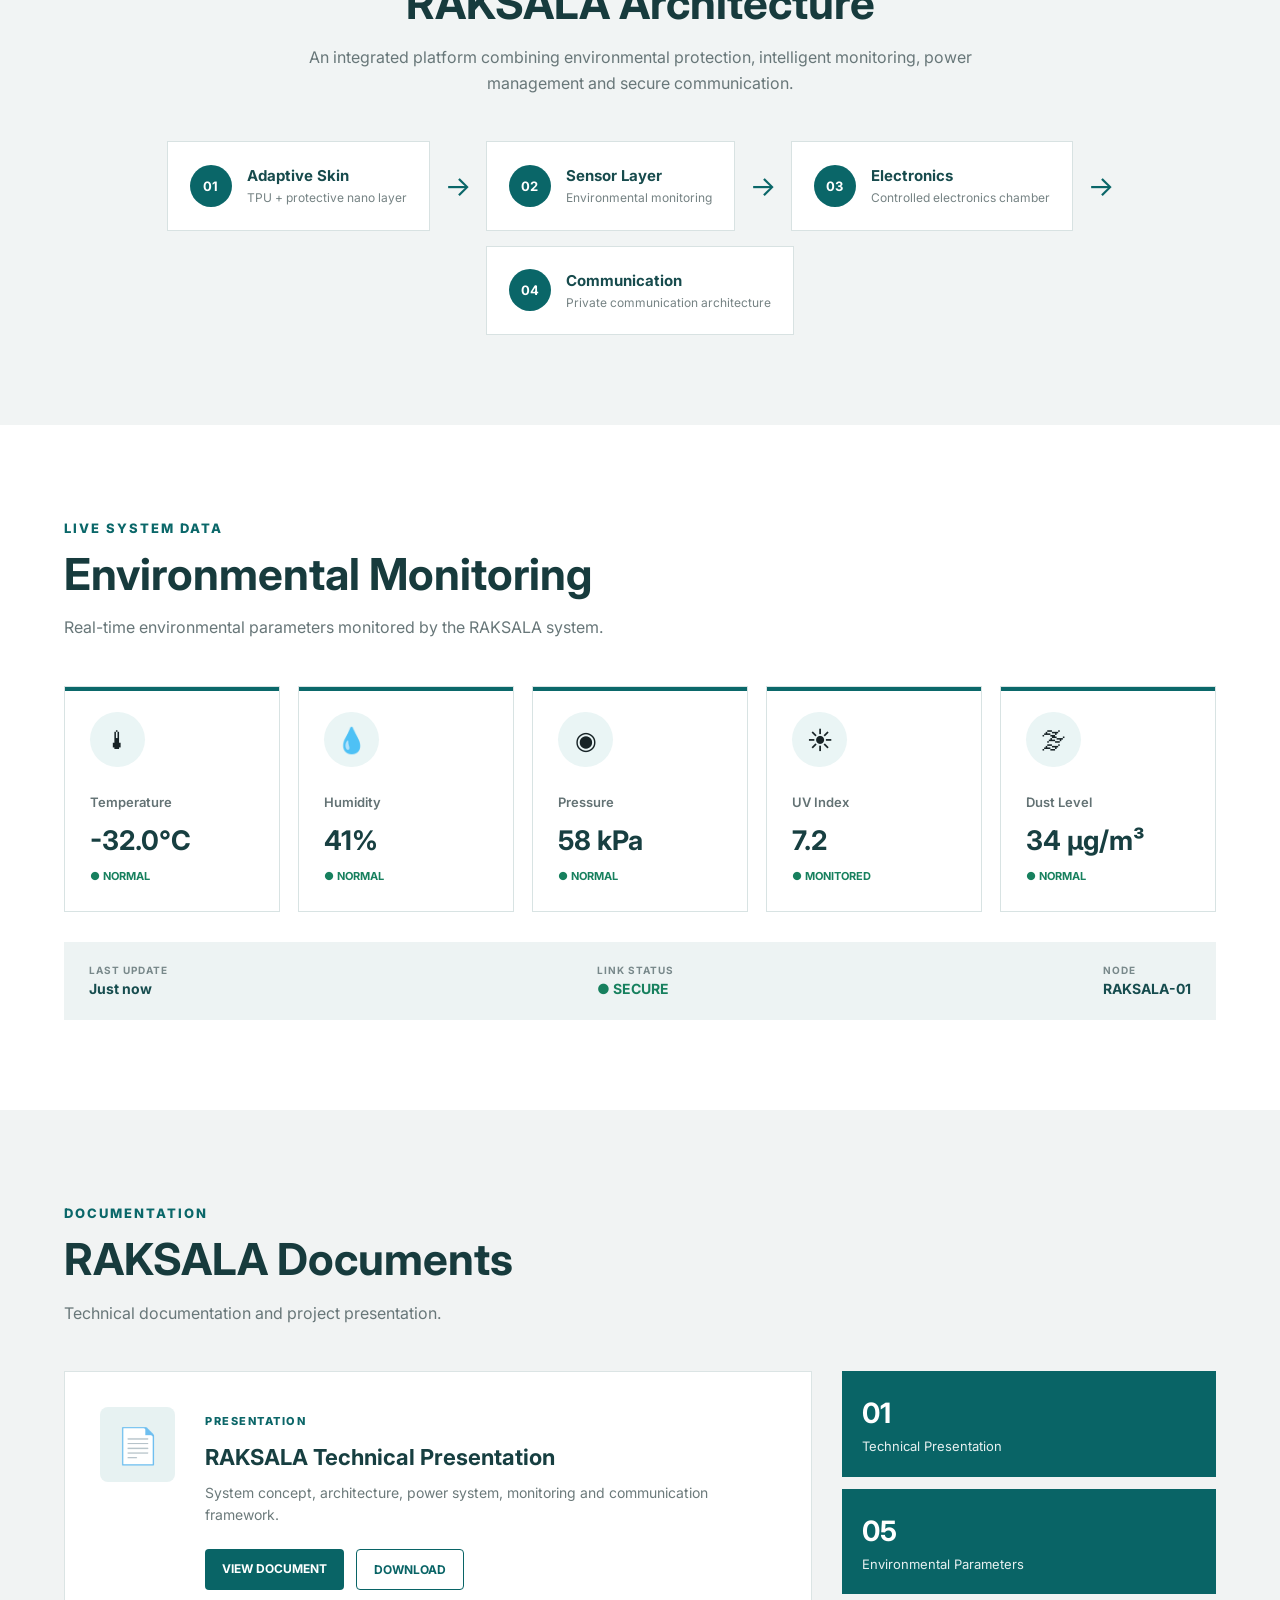
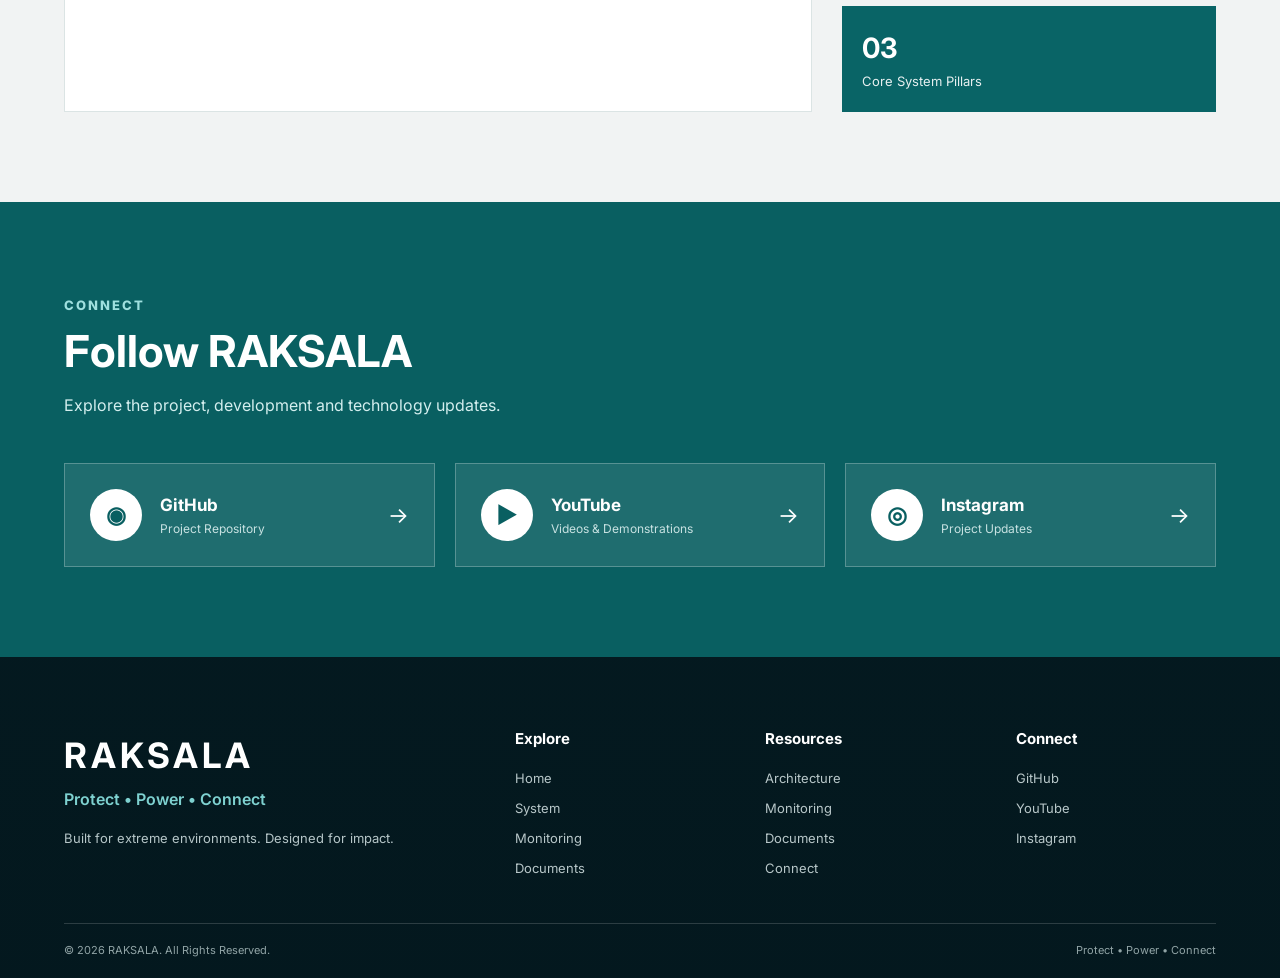
==== commit 2f944922: "Delete resources section from index.html Removed the 'RESOURCES' section from the index.html file." ====
--- a/index.html
+++ b/index.html
@@ -931,105 +931,6 @@
 
 
 <!-- =====================================================
-     RESOURCES
-===================================================== -->
-
-<section
-    id="resources"
-    class="resources-section">
-
-
-    <div class="section-container">
-
-
-        <div class="section-heading">
-
-            <span class="section-label">
-                RESOURCES
-            </span>
-
-            <h2>
-                RAKSALA Resources
-            </h2>
-
-        </div>
-
-
-
-        <div class="resource-grid">
-
-
-            <div class="resource-card">
-
-                <span>
-                    ⚙️
-                </span>
-
-                <h3>
-                    System Architecture
-                </h3>
-
-                <p>
-
-                    Explore the complete RAKSALA
-                    technology architecture.
-
-                </p>
-
-            </div>
-
-
-
-            <div class="resource-card">
-
-                <span>
-                    🔐
-                </span>
-
-                <h3>
-                    Private Communication
-                </h3>
-
-                <p>
-
-                    Controlled local communication
-                    and edge-processing concept.
-
-                </p>
-
-            </div>
-
-
-
-            <div class="resource-card">
-
-                <span>
-                    ☀️
-                </span>
-
-                <h3>
-                    Power Architecture
-                </h3>
-
-                <p>
-
-                    Solar, MPPT, battery and
-                    peak-load support.
-
-                </p>
-
-            </div>
-
-
-        </div>
-
-    </div>
-
-</section>
-
-
-
-<!-- =====================================================
      SOCIAL MEDIA
 ===================================================== -->
 
--- a/css/style.css
+++ b/css/style.css
@@ -2302,3 +2302,2114 @@
     }
 
 }
+   <!DOCTYPE html>
+<html lang="en">
+<head>
+    <meta charset="UTF-8">
+    <meta name="viewport" content="width=device-width, initial-scale=1.0">
+
+    <title>Contact | RAKSALA</title>
+
+    <link rel="stylesheet" href="../css/style.css">
+
+    <style>
+        /* ==============================
+           RAKSALA CONTACT PAGE
+        ============================== */
+
+        .contact-hero {
+            min-height: 430px;
+            background:
+                linear-gradient(rgba(5, 18, 32, 0.65), rgba(5, 18, 32, 0.75)),
+                url("../assets/images/hero.jpg") center/cover no-repeat;
+            display: flex;
+            align-items: center;
+            justify-content: center;
+            text-align: center;
+            color: #fff;
+        }
+
+        .contact-hero-content {
+            max-width: 900px;
+            padding: 40px 20px;
+        }
+
+        .contact-hero-content .small-title {
+            font-size: 15px;
+            letter-spacing: 3px;
+            text-transform: uppercase;
+            margin-bottom: 15px;
+            opacity: 0.9;
+        }
+
+        .contact-hero-content h1 {
+            font-size: 52px;
+            margin: 0 0 18px;
+            font-weight: 700;
+        }
+
+        .contact-hero-content p {
+            font-size: 18px;
+            line-height: 1.7;
+            max-width: 720px;
+            margin: auto;
+        }
+
+        /* Main Contact */
+
+        .contact-section {
+            padding: 80px 7%;
+            background: #f5f7f9;
+        }
+
+        .contact-container {
+            max-width: 1200px;
+            margin: auto;
+        }
+
+        .contact-heading {
+            text-align: center;
+            margin-bottom: 50px;
+        }
+
+        .contact-heading span {
+            color: #1677a8;
+            font-weight: 700;
+            letter-spacing: 2px;
+            text-transform: uppercase;
+            font-size: 14px;
+        }
+
+        .contact-heading h2 {
+            font-size: 36px;
+            margin: 12px 0;
+            color: #102a43;
+        }
+
+        .contact-heading p {
+            max-width: 700px;
+            margin: auto;
+            color: #64748b;
+            line-height: 1.7;
+        }
+
+        /* Grid */
+
+        .contact-grid {
+            display: grid;
+            grid-template-columns: 1fr 1.2fr;
+            gap: 30px;
+            align-items: stretch;
+        }
+
+        /* Information Cards */
+
+        .contact-info {
+            display: grid;
+            gap: 18px;
+        }
+
+        .contact-card {
+            background: #fff;
+            border-radius: 14px;
+            padding: 25px;
+            display: flex;
+            gap: 18px;
+            align-items: flex-start;
+            box-shadow: 0 8px 25px rgba(15, 23, 42, 0.07);
+            border: 1px solid #e6edf2;
+            transition: 0.3s ease;
+        }
+
+        .contact-card:hover {
+            transform: translateY(-4px);
+            box-shadow: 0 14px 30px rgba(15, 23, 42, 0.12);
+        }
+
+        .contact-icon {
+            min-width: 52px;
+            height: 52px;
+            border-radius: 12px;
+            background: #e9f5fa;
+            color: #1677a8;
+            display: flex;
+            align-items: center;
+            justify-content: center;
+            font-size: 24px;
+        }
+
+        .contact-card h3 {
+            margin: 0 0 7px;
+            color: #102a43;
+            font-size: 18px;
+        }
+
+        .contact-card p {
+            margin: 0;
+            color: #64748b;
+            line-height: 1.6;
+            font-size: 14px;
+        }
+
+        .contact-card a {
+            color: #1677a8;
+            text-decoration: none;
+        }
+
+        .contact-card a:hover {
+            text-decoration: underline;
+        }
+
+        /* Form */
+
+        .contact-form-box {
+            background: #fff;
+            padding: 35px;
+            border-radius: 16px;
+            box-shadow: 0 8px 25px rgba(15, 23, 42, 0.07);
+            border: 1px solid #e6edf2;
+        }
+
+        .contact-form-box h3 {
+            margin-top: 0;
+            margin-bottom: 8px;
+            color: #102a43;
+            font-size: 25px;
+        }
+
+        .contact-form-box > p {
+            color: #64748b;
+            margin-bottom: 25px;
+            line-height: 1.6;
+        }
+
+        .form-row {
+            display: grid;
+            grid-template-columns: 1fr 1fr;
+            gap: 18px;
+        }
+
+        .form-group {
+            margin-bottom: 18px;
+        }
+
+        .form-group label {
+            display: block;
+            margin-bottom: 7px;
+            color: #334e68;
+            font-size: 14px;
+            font-weight: 600;
+        }
+
+        .form-group input,
+        .form-group textarea,
+        .form-group select {
+            width: 100%;
+            box-sizing: border-box;
+            padding: 13px 14px;
+            border: 1px solid #d8e1e8;
+            border-radius: 8px;
+            font-family: inherit;
+            font-size: 14px;
+            outline: none;
+            background: #fff;
+            transition: 0.2s;
+        }
+
+        .form-group input:focus,
+        .form-group textarea:focus,
+        .form-group select:focus {
+            border-color: #1677a8;
+            box-shadow: 0 0 0 3px rgba(22, 119, 168, 0.10);
+        }
+
+        .form-group textarea {
+            min-height: 125px;
+            resize: vertical;
+        }
+
+        .submit-btn {
+            width: 100%;
+            border: none;
+            border-radius: 8px;
+            padding: 14px 20px;
+            background: #1677a8;
+            color: #fff;
+            font-size: 15px;
+            font-weight: 600;
+            cursor: pointer;
+            transition: 0.3s;
+        }
+
+        .submit-btn:hover {
+            background: #0e5d87
+           /* =========================================================
+   RAKSALA CONNECT / CONTACT PAGE
+   ========================================================= */
+
+.contact-page {
+    background: #f4f7f9;
+    color: #102a43;
+}
+
+
+/* =========================================================
+   CONTACT HERO
+   ========================================================= */
+
+.contact-page .contact-hero {
+    min-height: 460px;
+    position: relative;
+
+    display: flex;
+    align-items: center;
+
+    padding: 80px 8%;
+
+    color: #ffffff;
+
+    background:
+        linear-gradient(
+            90deg,
+            rgba(5, 20, 35, 0.88),
+            rgba(5, 20, 35, 0.55),
+            rgba(5, 20, 35, 0.25)
+        ),
+        url("../assets/images/hero.jpg") center/cover no-repeat;
+}
+
+.contact-page .contact-hero-content {
+    max-width: 760px;
+    position: relative;
+    z-index: 2;
+}
+
+.contact-page .contact-hero h1 {
+    font-size: clamp(42px, 6vw, 68px);
+    line-height: 1.05;
+
+    margin: 0 0 20px;
+
+    font-weight: 700;
+    letter-spacing: -1px;
+
+    color: #ffffff;
+}
+
+.contact-page .contact-hero h1::after {
+    content: "";
+    display: block;
+
+    width: 75px;
+    height: 4px;
+
+    margin-top: 22px;
+
+    background: #5ca9c8;
+    border-radius: 10px;
+}
+
+.contact-page .contact-hero p {
+    max-width: 680px;
+
+    margin: 0;
+
+    font-size: 18px;
+    line-height: 1.8;
+
+    color: rgba(255,255,255,0.90);
+}
+
+
+/* =========================================================
+   MAIN CONTACT SECTION
+   ========================================================= */
+
+.contact-page .contact-section {
+    padding: 85px 7%;
+    background: #f4f7f9;
+}
+
+.contact-page .contact-container {
+    max-width: 1250px;
+
+    margin: auto;
+
+    display: grid;
+    grid-template-columns: 1fr 1fr;
+
+    gap: 35px;
+
+    align-items: stretch;
+}
+
+
+/* =========================================================
+   LEFT INFORMATION PANEL
+   ========================================================= */
+
+.contact-page .contact-info {
+    position: relative;
+
+    background: #ffffff;
+
+    padding: 42px;
+
+    border-radius: 18px;
+
+    border: 1px solid #dce5eb;
+
+    box-shadow:
+        0 12px 35px rgba(16, 42, 67, 0.08);
+
+    overflow: hidden;
+}
+
+.contact-page .contact-info::before {
+    content: "";
+
+    position: absolute;
+
+    top: 0;
+    left: 0;
+
+    width: 100%;
+    height: 5px;
+
+    background: linear-gradient(
+        90deg,
+        #123b52,
+        #3f88a8
+    );
+}
+
+.contact-page .contact-info h2 {
+    margin: 0 0 12px;
+
+    font-size: 32px;
+
+    color: #102a43;
+}
+
+.contact-page .contact-info > p {
+    margin: 0 0 32px;
+
+    color: #627d98;
+
+    line-height: 1.7;
+}
+
+
+/* =========================================================
+   CONTACT ITEMS
+   ========================================================= */
+
+.contact-page .contact-item {
+    display: flex;
+
+    align-items: center;
+
+    gap: 18px;
+
+    padding: 17px 0;
+
+    border-bottom: 1px solid #e8eef2;
+}
+
+.contact-page .contact-item:last-of-type {
+    border-bottom: none;
+}
+
+.contact-page .contact-icon {
+    flex-shrink: 0;
+
+    width: 52px;
+    height: 52px;
+
+    border-radius: 12px;
+
+    display: flex;
+    align-items: center;
+    justify-content: center;
+
+    background: #eaf3f7;
+
+    color: #176383;
+
+    font-size: 21px;
+
+    border: 1px solid #d7e7ee;
+}
+
+.contact-page .contact-item strong {
+    display: block;
+
+    margin-bottom: 5px;
+
+    font-size: 14px;
+
+    color: #102a43;
+
+    text-transform: uppercase;
+
+    letter-spacing: 0.8px;
+}
+
+.contact-page .contact-item span {
+    color: #627d98;
+
+    font-size: 14px;
+
+    line-height: 1.5;
+}
+
+
+/* =========================================================
+   SOCIAL LINKS
+   ========================================================= */
+
+.contact-page .social-title {
+    margin-top: 32px;
+    margin-bottom: 14px;
+
+    font-size: 14px;
+
+    font-weight: 700;
+
+    color: #102a43;
+
+    text-transform: uppercase;
+
+    letter-spacing: 1px;
+}
+
+.contact-page .social-links {
+    display: flex;
+
+    gap: 10px;
+
+    flex-wrap: wrap;
+}
+
+.contact-page .social-links a {
+    width: 42px;
+    height: 42px;
+
+    display: flex;
+    align-items: center;
+    justify-content: center;
+
+    border-radius: 10px;
+
+    background: #123b52;
+
+    color: #ffffff;
+
+    text-decoration: none;
+
+    font-weight: 600;
+
+    transition: all 0.25s ease;
+}
+
+.contact-page .social-links a:hover {
+    background: #2e789b;
+
+    transform: translateY(-3px);
+
+    box-shadow:
+        0 8px 18px rgba(18, 59, 82, 0.22);
+}
+
+
+/* =========================================================
+   RIGHT RAKSALA CONNECTION PANEL
+   ========================================================= */
+
+.contact-page .order-card {
+    position: relative;
+
+    min-height: 100%;
+
+    padding: 48px;
+
+    border-radius: 18px;
+
+    background:
+        linear-gradient(
+            145deg,
+            #0d3044,
+            #123f56
+        );
+
+    color: #ffffff;
+
+    overflow: hidden;
+
+    box-shadow:
+        0 15px 40px rgba(9, 35, 50, 0.18);
+}
+
+.contact-page .order-card::before {
+    content: "";
+
+    position: absolute;
+
+    width: 280px;
+    height: 280px;
+
+    border-radius: 50%;
+
+    border: 1px solid rgba(255,255,255,0.10);
+
+    right: -100px;
+    top: -90px;
+}
+
+.contact-page .order-card::after {
+    content: "";
+
+    position: absolute;
+
+    width: 190px;
+    height: 190px;
+
+    border-radius: 50%;
+
+    border: 1px solid rgba(255,255,255,0.08);
+
+    right: 20px;
+    bottom: -100px;
+}
+
+.contact-page .order-card h2 {
+    position: relative;
+    z-index: 2;
+
+    margin: 0 0 15px;
+
+    font-size: 34px;
+
+    color: #ffffff;
+}
+
+.contact-page .order-card p {
+    position: relative;
+    z-index: 2;
+
+    max-width: 500px;
+
+    margin-bottom: 30px;
+
+    color: rgba(255,255,255,0.78);
+
+    line-height: 1.75;
+}
+
+
+/* =========================================================
+   RAKSALA CONNECT BUTTONS
+   ========================================================= */
+
+.contact-page .order-buttons {
+    position: relative;
+    z-index: 5;
+
+    display: flex;
+
+    flex-direction: column;
+
+    gap: 13px;
+}
+
+.contact-page .order-btn {
+    display: block;
+
+    width: 100%;
+
+    padding: 15px 20px;
+
+    border-radius: 9px;
+
+    border: 1px solid transparent;
+
+    font-size: 14px;
+
+    font-weight: 600;
+
+    text-align: center;
+
+    text-decoration: none;
+
+    cursor: pointer;
+
+    transition: all 0.25s ease;
+
+    box-sizing: border-box;
+}
+
+.contact-page .call-btn {
+    background: #4c91ad;
+
+    color: #ffffff;
+}
+
+.contact-page .register-btn {
+    background: rgba(255,255,255,0.08);
+
+    color: #ffffff;
+
+    border-color: rgba(255,255,255,0.25);
+}
+
+.contact-page .order-btn:hover {
+    transform: translateY(-2px);
+
+    box-shadow:
+        0 8px 20px rgba(0,0,0,0.18);
+}
+
+
+/* =========================================================
+   MODAL
+   ========================================================= */
+
+.contact-page .order-modal {
+    display: none;
+
+    position: fixed;
+
+    inset: 0;
+
+    z-index: 99999;
+
+    background: rgba(4, 18, 28, 0.78);
+
+    align-items: center;
+
+    justify-content: center;
+
+    padding: 20px;
+
+    backdrop-filter: blur(5px);
+}
+
+.contact-page .order-modal.active {
+    display: flex;
+}
+
+
+/* =========================================================
+   MODAL BOX
+   ========================================================= */
+
+.contact-page .modal-box {
+    width: 100%;
+
+    max-width: 650px;
+
+    max-height: 90vh;
+
+    overflow-y: auto;
+
+    position: relative;
+
+    background: #ffffff;
+
+    border-radius: 18px;
+
+    padding: 40px;
+
+    box-shadow:
+        0 30px 80px rgba(0,0,0,0.35);
+
+    animation: raksalaModalOpen 0.25s ease;
+}
+
+@keyframes raksalaModalOpen {
+
+    from {
+        opacity: 0;
+        transform: translateY(25px) scale(0.97);
+    }
+
+    to {
+        opacity: 1;
+        transform: translateY(0) scale(1);
+    }
+}
+
+
+/* =========================================================
+   MODAL CLOSE
+   ========================================================= */
+
+.contact-page .modal-close {
+    position: absolute;
+
+    top: 15px;
+    right: 18px;
+
+    width: 38px;
+    height: 38px;
+
+    border: none;
+
+    border-radius: 50%;
+
+    background: #edf3f6;
+
+    color: #183b4d;
+
+    font-size: 24px;
+
+    cursor: pointer;
+
+    transition: 0.2s;
+}
+
+.contact-page .modal-close:hover {
+    background: #dce9ef;
+}
+
+
+/* =========================================================
+   MODAL HEADER
+   ========================================================= */
+
+.contact-page .modal-header {
+    text-align: center;
+
+    margin-bottom: 28px;
+}
+
+.contact-page .modal-header h2 {
+    margin: 0 0 8px;
+
+    font-size: 30px;
+
+    color: #102a43;
+}
+
+.contact-page .modal-header p {
+    margin: 0;
+
+    color: #627d98;
+
+    font-size: 14px;
+}
+
+
+/* =========================================================
+   REGISTRATION OPTIONS
+   ========================================================= */
+
+.contact-page .registration-options {
+    display: grid;
+
+    grid-template-columns: 1fr 1fr;
+
+    gap: 18px;
+}
+
+.contact-page .registration-option {
+    padding: 28px 20px;
+
+    text-align: center;
+
+    background: #f5f8fa;
+
+    border: 1px solid #dce6eb;
+
+    border-radius: 14px;
+
+    transition: 0.25s;
+}
+
+.contact-page .registration-option:hover {
+    border-color: #8db4c5;
+
+    transform: translateY(-3px);
+
+    box-shadow:
+        0 8px 20px rgba(16,42,67,0.08);
+}
+
+.contact-page .registration-icon {
+    width: 58px;
+    height: 58px;
+
+    margin: 0 auto 15px;
+
+    border-radius: 12px;
+
+    background: #e6f1f5;
+
+    color: #176383;
+
+    display: flex;
+
+    align-items: center;
+    justify-content: center;
+
+    font-size: 23px;
+}
+
+.contact-page .registration-option h3 {
+    margin: 0 0 8px;
+
+    color: #102a43;
+
+    font-size: 18px;
+}
+
+.contact-page .registration-option p {
+    min-height: 40px;
+
+    margin: 0;
+
+    color: #627d98;
+
+    font-size: 13px;
+
+    line-height: 1.6;
+}
+
+
+/* =========================================================
+   MODAL BUTTONS
+   ========================================================= */
+
+.contact-page .modal-btn {
+    display: inline-block;
+
+    margin-top: 15px;
+
+    padding: 11px 20px;
+
+    border-radius: 7px;
+
+    font-size: 13px;
+
+    text-decoration: none;
+
+    cursor: pointer;
+
+    border: none;
+
+    transition: 0.2s;
+}
+
+.contact-page .modal-call {
+    background: #123f56;
+
+    color: #ffffff;
+}
+
+.contact-page .modal-register {
+    background: #ffffff;
+
+    color: #123f56;
+
+    border: 1px solid #9db4bf;
+}
+
+.contact-page .modal-btn:hover {
+    transform: translateY(-2px);
+}
+
+
+/* =========================================================
+   REGISTRATION FORM
+   ========================================================= */
+
+.contact-page .registration-form {
+    display: none;
+}
+
+.contact-page .registration-form.active {
+    display: block;
+}
+
+.contact-page .registration-form input,
+.contact-page .registration-form textarea {
+    width: 100%;
+
+    box-sizing: border-box;
+
+    padding: 13px 14px;
+
+    margin-bottom: 13px;
+
+    border: 1px solid #d5e0e6;
+
+    border-radius: 8px;
+
+    background: #ffffff;
+
+    color: #102a43;
+
+    font-family: inherit;
+
+    font-size: 14px;
+
+    outline: none;
+
+    transition: 0.2s;
+}
+
+.contact-page .registration-form input:focus,
+.contact-page .registration-form textarea:focus {
+    border-color: #4c91ad;
+
+    box-shadow:
+        0 0 0 3px rgba(76,145,173,0.10);
+}
+
+.contact-page .registration-form textarea {
+    min-height: 110px;
+
+    resize: vertical;
+}
+
+.contact-page .submit-btn {
+    width: 100%;
+
+    padding: 14px;
+
+    border: none;
+
+    border-radius: 8px;
+
+    background: #123f56;
+
+    color: #ffffff;
+
+    font-size: 14px;
+
+    font-weight: 600;
+
+    cursor: pointer;
+
+    transition: 0.25s;
+}
+
+.contact-page .submit-btn:hover {
+    background: #1d617f;
+
+    transform: translateY(-2px);
+}
+
+
+/* =========================================================
+   MODAL FOOTER
+   ========================================================= */
+
+.contact-page .modal-footer {
+    margin-top: 25px;
+
+    padding-top: 18px;
+
+    border-top: 1px solid #e2e9ed;
+
+    text-align: center;
+
+    color: #7b8c98;
+
+    font-size: 12px;
+}
+
+
+/* =========================================================
+   MOBILE
+   ========================================================= */
+
+@media (max-width: 900px) {
+
+    .contact-page .contact-container {
+        grid-template-columns: 1fr;
+    }
+
+    .contact-page .contact-hero {
+        min-height: 400px;
+
+        padding: 70px 6%;
+    }
+
+    .contact-page .contact-info,
+    .contact-page .order-card {
+        padding: 32px;
+    }
+}
+
+
+@media (max-width: 600px) {
+
+    .contact-page .contact-section {
+        padding: 55px 5%;
+    }
+
+    .contact-page .contact-hero h1 {
+        font-size: 40px;
+    }
+
+    .contact-page .contact-hero p {
+        font-size: 15px;
+    }
+
+    .contact-page .contact-info h2,
+    .contact-page .order-card h2 {
+        font-size: 27px;
+    }
+
+    .contact-page .registration-options {
+        grid-template-columns: 1fr;
+    }
+
+    .contact-page .modal-box {
+        padding: 30px 20px;
+    }
+}
+   /* =========================================================
+   RAKSALA — MASTER STYLESHEET
+   Protect • Power • Connect
+   ========================================================= */
+
+:root {
+    --navy: #092536;
+    --navy-2: #103b52;
+    --blue: #287d9f;
+    --blue-light: #eaf4f8;
+    --ice: #f4f8fa;
+    --white: #ffffff;
+    --text: #173247;
+    --muted: #667d8c;
+    --border: #dce7ec;
+    --dark: #061923;
+    --success: #3d9b73;
+    --warning: #d69a38;
+
+    --shadow: 0 12px 35px rgba(8, 37, 54, 0.08);
+    --radius: 16px;
+    --transition: 0.25s ease;
+}
+
+* {
+    margin: 0;
+    padding: 0;
+    box-sizing: border-box;
+}
+
+html {
+    scroll-behavior: smooth;
+}
+
+body {
+    font-family:
+        Inter,
+        Arial,
+        Helvetica,
+        sans-serif;
+
+    background: var(--ice);
+    color: var(--text);
+
+    line-height: 1.6;
+}
+
+a {
+    color: inherit;
+    text-decoration: none;
+}
+
+img {
+    max-width: 100%;
+    display: block;
+}
+
+button,
+input,
+textarea,
+select {
+    font-family: inherit;
+}
+
+
+/* =========================================================
+   NAVIGATION
+   ========================================================= */
+
+.navbar {
+    position: sticky;
+    top: 0;
+    z-index: 1000;
+
+    width: 100%;
+
+    min-height: 78px;
+
+    padding: 0 5%;
+
+    display: flex;
+    align-items: center;
+    justify-content: space-between;
+
+    background: rgba(255,255,255,0.97);
+
+    border-bottom: 1px solid var(--border);
+
+    box-shadow: 0 4px 18px rgba(0,0,0,0.04);
+}
+
+.logo {
+    display: flex;
+    align-items: center;
+    gap: 12px;
+
+    font-size: 22px;
+    font-weight: 800;
+
+    color: var(--navy);
+}
+
+.logo img {
+    height: 48px;
+    width: auto;
+    object-fit: contain;
+}
+
+.nav-links {
+    display: flex;
+    align-items: center;
+    gap: 5px;
+}
+
+.nav-links a {
+    position: relative;
+
+    padding: 10px 14px;
+
+    color: #425d6d;
+
+    font-size: 14px;
+    font-weight: 600;
+
+    transition: var(--transition);
+}
+
+.nav-links a:hover,
+.nav-links a.active {
+    color: var(--blue);
+}
+
+.nav-links a.active::after {
+    content: "";
+
+    position: absolute;
+
+    left: 14px;
+    right: 14px;
+    bottom: 2px;
+
+    height: 2px;
+
+    background: var(--blue);
+
+    border-radius: 5px;
+}
+
+
+/* =========================================================
+   HEADER LOGOS
+   ========================================================= */
+
+.header-left-logo,
+.header-right-logo {
+    height: 48px;
+    width: auto;
+
+    object-fit: contain;
+}
+
+
+/* =========================================================
+   HERO
+   ========================================================= */
+
+.hero,
+.page-hero {
+    position: relative;
+
+    min-height: 560px;
+
+    display: flex;
+    align-items: center;
+
+    padding: 80px 8%;
+
+    color: white;
+
+    background:
+        linear-gradient(
+            90deg,
+            rgba(5, 20, 32, 0.88),
+            rgba(5, 20, 32, 0.58),
+            rgba(5, 20, 32, 0.25)
+        ),
+        url("../assets/images/hero.jpg") center/cover no-repeat;
+}
+
+.hero-content,
+.page-hero-content {
+    position: relative;
+    z-index: 2;
+
+    max-width: 820px;
+}
+
+.hero h1,
+.page-hero h1 {
+    font-size: clamp(46px, 7vw, 82px);
+
+    line-height: 1;
+
+    margin-bottom: 20px;
+
+    font-weight: 800;
+
+    letter-spacing: -2px;
+}
+
+.hero h2 {
+    font-size: clamp(22px, 3vw, 34px);
+
+    margin-bottom: 20px;
+
+    font-weight: 600;
+}
+
+.hero p,
+.page-hero p {
+    max-width: 700px;
+
+    font-size: 18px;
+
+    line-height: 1.8;
+
+    color: rgba(255,255,255,0.88);
+}
+
+
+/* =========================================================
+   BUTTONS
+   ========================================================= */
+
+.btn,
+.hero-btn,
+.primary-btn {
+    display: inline-flex;
+
+    align-items: center;
+    justify-content: center;
+
+    padding: 13px 22px;
+
+    border-radius: 8px;
+
+    font-size: 14px;
+
+    font-weight: 700;
+
+    border: 1px solid transparent;
+
+    cursor: pointer;
+
+    transition: var(--transition);
+}
+
+.btn-primary,
+.primary-btn {
+    background: var(--blue);
+    color: white;
+}
+
+.btn-primary:hover,
+.primary-btn:hover {
+    background: #1f6684;
+    transform: translateY(-2px);
+}
+
+.btn-outline {
+    background: transparent;
+    color: white;
+    border-color: rgba(255,255,255,0.45);
+}
+
+.btn-outline:hover {
+    background: rgba(255,255,255,0.1);
+}
+
+
+/* =========================================================
+   GENERAL SECTIONS
+   ========================================================= */
+
+section {
+    width: 100%;
+}
+
+.section {
+    padding: 85px 7%;
+}
+
+.section-container {
+    max-width: 1200px;
+    margin: auto;
+}
+
+.section-heading {
+    max-width: 760px;
+
+    margin: 0 auto 50px;
+
+    text-align: center;
+}
+
+.section-heading .eyebrow {
+    display: block;
+
+    margin-bottom: 10px;
+
+    color: var(--blue);
+
+    font-size: 12px;
+
+    font-weight: 800;
+
+    letter-spacing: 2px;
+
+    text-transform: uppercase;
+}
+
+.section-heading h2 {
+    margin-bottom: 14px;
+
+    color: var(--navy);
+
+    font-size: clamp(30px, 4vw, 44px);
+
+    line-height: 1.2;
+}
+
+.section-heading p {
+    color: var(--muted);
+
+    line-height: 1.8;
+}
+
+
+/* =========================================================
+   CARDS
+   ========================================================= */
+
+.card-grid {
+    display: grid;
+
+    grid-template-columns: repeat(3, 1fr);
+
+    gap: 22px;
+}
+
+.card {
+    background: white;
+
+    border: 1px solid var(--border);
+
+    border-radius: var(--radius);
+
+    padding: 28px;
+
+    box-shadow: var(--shadow);
+
+    transition: var(--transition);
+}
+
+.card:hover {
+    transform: translateY(-5px);
+
+    box-shadow:
+        0 18px 40px rgba(8,37,54,0.12);
+}
+
+.card-icon {
+    width: 52px;
+    height: 52px;
+
+    margin-bottom: 18px;
+
+    display: flex;
+    align-items: center;
+    justify-content: center;
+
+    border-radius: 12px;
+
+    background: var(--blue-light);
+
+    color: var(--blue);
+
+    font-size: 23px;
+}
+
+.card h3 {
+    margin-bottom: 9px;
+
+    color: var(--navy);
+
+    font-size: 20px;
+}
+
+.card p {
+    color: var(--muted);
+
+    font-size: 14px;
+
+    line-height: 1.7;
+}
+
+
+/* =========================================================
+   SYSTEM ARCHITECTURE
+   ========================================================= */
+
+.architecture-grid {
+    display: grid;
+
+    grid-template-columns: repeat(4, 1fr);
+
+    gap: 18px;
+}
+
+.architecture-card {
+    position: relative;
+
+    padding: 28px;
+
+    min-height: 210px;
+
+    background: white;
+
+    border: 1px solid var(--border);
+
+    border-radius: var(--radius);
+
+    box-shadow: var(--shadow);
+}
+
+.architecture-number {
+    font-size: 13px;
+
+    color: var(--blue);
+
+    font-weight: 800;
+
+    letter-spacing: 1px;
+}
+
+.architecture-card h3 {
+    margin: 18px 0 8px;
+
+    color: var(--navy);
+}
+
+.architecture-card p {
+    color: var(--muted);
+
+    font-size: 14px;
+}
+
+
+/* =========================================================
+   MONITORING
+   ========================================================= */
+
+.monitoring-grid {
+    display: grid;
+
+    grid-template-columns: repeat(5, 1fr);
+
+    gap: 15px;
+}
+
+.monitor-card {
+    background: white;
+
+    border: 1px solid var(--border);
+
+    border-radius: 14px;
+
+    padding: 22px;
+
+    box-shadow: var(--shadow);
+}
+
+.monitor-card .parameter {
+    color: var(--muted);
+
+    font-size: 13px;
+
+    margin-bottom: 8px;
+}
+
+.monitor-card .value {
+    color: var(--navy);
+
+    font-size: 27px;
+
+    font-weight: 800;
+}
+
+.monitor-status {
+    margin-top: 8px;
+
+    color: var(--success);
+
+    font-size: 11px;
+
+    font-weight: 800;
+
+    letter-spacing: 0.8px;
+}
+
+
+/* =========================================================
+   DOCUMENTS
+   ========================================================= */
+
+.document-card {
+    max-width: 850px;
+
+    margin: auto;
+
+    padding: 35px;
+
+    background: white;
+
+    border: 1px solid var(--border);
+
+    border-radius: var(--radius);
+
+    box-shadow: var(--shadow);
+}
+
+.document-card h3 {
+    margin-bottom: 10px;
+
+    color: var(--navy);
+}
+
+.document-card p {
+    margin-bottom: 20px;
+
+    color: var(--muted);
+}
+
+
+/* =========================================================
+   CONTACT / CONNECT
+   ========================================================= */
+
+.contact-page {
+    background: var(--ice);
+}
+
+.contact-hero {
+    min-height: 460px;
+
+    display: flex;
+    align-items: center;
+
+    padding: 80px 8%;
+
+    color: white;
+
+    background:
+        linear-gradient(
+            90deg,
+            rgba(5,20,32,0.88),
+            rgba(5,20,32,0.58)
+        ),
+        url("../assets/images/hero.jpg") center/cover no-repeat;
+}
+
+.contact-hero-content {
+    max-width: 760px;
+}
+
+.contact-hero h1 {
+    font-size: clamp(44px,6vw,68px);
+
+    margin-bottom: 18px;
+
+    line-height: 1;
+}
+
+.contact-hero p {
+    max-width: 680px;
+
+    font-size: 18px;
+
+    line-height: 1.8;
+
+    color: rgba(255,255,255,0.88);
+}
+
+.contact-section {
+    padding: 85px 7%;
+}
+
+.contact-container {
+    max-width: 1200px;
+
+    margin: auto;
+
+    display: grid;
+
+    grid-template-columns: 1fr 1fr;
+
+    gap: 30px;
+}
+
+.contact-info {
+    background: white;
+
+    padding: 38px;
+
+    border: 1px solid var(--border);
+
+    border-radius: var(--radius);
+
+    box-shadow: var(--shadow);
+}
+
+.contact-info h2 {
+    color: var(--navy);
+
+    margin-bottom: 10px;
+
+    font-size: 31px;
+}
+
+.contact-info > p {
+    color: var(--muted);
+
+    margin-bottom: 25px;
+}
+
+.contact-item {
+    display: flex;
+
+    align-items: center;
+
+    gap: 16px;
+
+    padding: 17px 0;
+
+    border-bottom: 1px solid var(--border);
+}
+
+.contact-icon {
+    width: 48px;
+    height: 48px;
+
+    flex-shrink: 0;
+
+    display: flex;
+    align-items: center;
+    justify-content: center;
+
+    border-radius: 10px;
+
+    background: var(--blue-light);
+
+    color: var(--blue);
+}
+
+.contact-item strong {
+    display: block;
+
+    margin-bottom: 3px;
+
+    color: var(--navy);
+
+    font-size: 13px;
+
+    text-transform: uppercase;
+
+    letter-spacing: 0.8px;
+}
+
+.contact-item span {
+    color: var(--muted);
+
+    font-size: 14px;
+}
+
+.order-card {
+    position: relative;
+
+    padding: 42px;
+
+    border-radius: var(--radius);
+
+    overflow: hidden;
+
+    background:
+        linear-gradient(
+            145deg,
+            #092b3d,
+            #124963
+        );
+
+    color: white;
+
+    box-shadow: var(--shadow);
+}
+
+.order-card h2 {
+    margin-bottom: 12px;
+
+    font-size: 32px;
+}
+
+.order-card p {
+    margin-bottom: 25px;
+
+    color: rgba(255,255,255,0.78);
+
+    line-height: 1.7;
+}
+
+.order-buttons {
+    display: flex;
+
+    flex-direction: column;
+
+    gap: 12px;
+}
+
+.order-btn {
+    display: block;
+
+    padding: 14px 20px;
+
+    border-radius: 8px;
+
+    text-align: center;
+
+    font-weight: 700;
+
+    cursor: pointer;
+
+    border: 1px solid transparent;
+
+    transition: var(--transition);
+}
+
+.call-btn {
+    background: #4d93b0;
+    color: white;
+}
+
+.register-btn {
+    background: rgba(255,255,255,0.08);
+
+    color: white;
+
+    border-color: rgba(255,255,255,0.25);
+}
+
+.order-btn:hover {
+    transform: translateY(-2px);
+}
+
+
+/* =========================================================
+   SOCIAL
+   ========================================================= */
+
+.social-title {
+    margin-top: 30px;
+
+    margin-bottom: 13px;
+
+    color: var(--navy);
+
+    font-weight: 700;
+}
+
+.social-links {
+    display: flex;
+
+    gap: 10px;
+}
+
+.social-links a {
+    width: 42px;
+    height: 42px;
+
+    display: flex;
+    align-items: center;
+    justify-content: center;
+
+    border-radius: 9px;
+
+    background: var(--navy);
+
+    color: white;
+
+    transition: var(--transition);
+}
+
+.social-links a:hover {
+    background: var(--blue);
+
+    transform: translateY(-3px);
+}
+
+
+/* =========================================================
+   FOOTER
+   ========================================================= */
+
+.site-footer {
+    position: relative;
+
+    min-height: 350px;
+
+    overflow: hidden;
+
+    color: white;
+
+    background:
+        linear-gradient(
+            rgba(4,20,30,0.78),
+            rgba(4,20,30,0.90)
+        ),
+        url("../assets/images/footer-mountains.jpg")
+        center/cover no-repeat;
+}
+
+.footer-background {
+    position: absolute;
+
+    inset: 0;
+
+    background:
+        linear-gradient(
+            rgba(4,20,30,0.25),
+            rgba(4,20,30,0.45)
+        );
+
+    z-index: 0;
+}
+
+.footer-content {
+    position: relative;
+
+    z-index: 2;
+
+    max-width: 1200px;
+
+    margin: auto;
+
+    padding: 65px 7% 30px;
+
+    display: grid;
+
+    grid-template-columns: 1.5fr 1fr 1fr 1fr;
+
+    gap: 35px;
+}
+
+.site-footer h3 {
+    margin-bottom: 15px;
+
+    color: white;
+}
+
+.site-footer p {
+    color: rgba(255,255,255,0.70);
+
+    font-size: 13px;
+
+    line-height: 1.7;
+}
+
+.site-footer a {
+    display: block;
+
+    margin: 8px 0;
+
+    color: rgba(255,255,255,0.72);
+
+    font-size: 13px;
+
+    transition: var(--transition);
+}
+
+.site-footer a:hover {
+    color: white;
+
+    transform: translateX(3px);
+}
+
+.footer-bottom {
+    position: relative;
+
+    z-index: 2;
+
+    max-width: 1200px;
+
+    margin: auto;
+
+    padding: 20px 7%;
+
+    border-top: 1px solid rgba(255,255,255,0.14);
+
+    color: rgba(255,255,255,0.55);
+
+    font-size: 12px;
+}
+
+
+/* =========================================================
+   BACK TO TOP
+   ========================================================= */
+
+.back-to-top {
+    position: fixed;
+
+    right: 22px;
+    bottom: 22px;
+
+    width: 44px;
+    height: 44px;
+
+    border: none;
+
+    border-radius: 50%;
+
+    background: var(--navy);
+
+    color: white;
+
+    cursor: pointer;
+
+    z-index: 900;
+
+    box-shadow: 0 8px 20px rgba(0,0,0,0.18);
+
+    transition: var(--transition);
+}
+
+.back-to-top:hover {
+    background: var(--blue);
+
+    transform: translateY(-3px);
+}
+
+
+/* =========================================================
+   RESPONSIVE
+   ========================================================= */
+
+@media (max-width: 1050px) {
+
+    .nav-links {
+        gap: 0;
+    }
+
+    .nav-links a {
+        padding: 9px 9px;
+        font-size: 13px;
+    }
+
+    .architecture-grid {
+        grid-template-columns: repeat(2, 1fr);
+    }
+
+    .monitoring-grid {
+        grid-template-columns: repeat(3, 1fr);
+    }
+
+    .footer-content {
+        grid-template-columns: repeat(2, 1fr);
+    }
+}
+
+
+@media (max-width: 800px) {
+
+    .navbar {
+        min-height: 70px;
+    }
+
+    .nav-links {
+        display: none;
+    }
+
+    .hero,
+    .page-hero,
+    .contact-hero {
+        min-height: 480px;
+
+        padding: 65px 6%;
+    }
+
+    .contact-container {
+        grid-template-columns: 1fr;
+    }
+
+    .card-grid {
+        grid-template-columns: 1fr;
+    }
+
+    .monitoring-grid {
+        grid-template-columns: repeat(2, 1fr);
+    }
+}
+
+
+@media (max-width: 550px) {
+
+    .section {
+        padding: 60px 5%;
+    }
+
+    .hero h1,
+    .page-hero h1 {
+        font-size: 46px;
+    }
+
+    .hero p,
+    .page-hero p {
+        font-size: 15px;
+    }
+
+    .architecture-grid {
+        grid-template-columns: 1fr;
+    }
+
+    .monitoring-grid {
+        grid-template-columns: 1fr;
+    }
+
+    .contact-info,
+    .order-card {
+        padding: 27px;
+    }
+
+    .footer-content {
+        grid-template-columns: 1fr;
+    }
+}
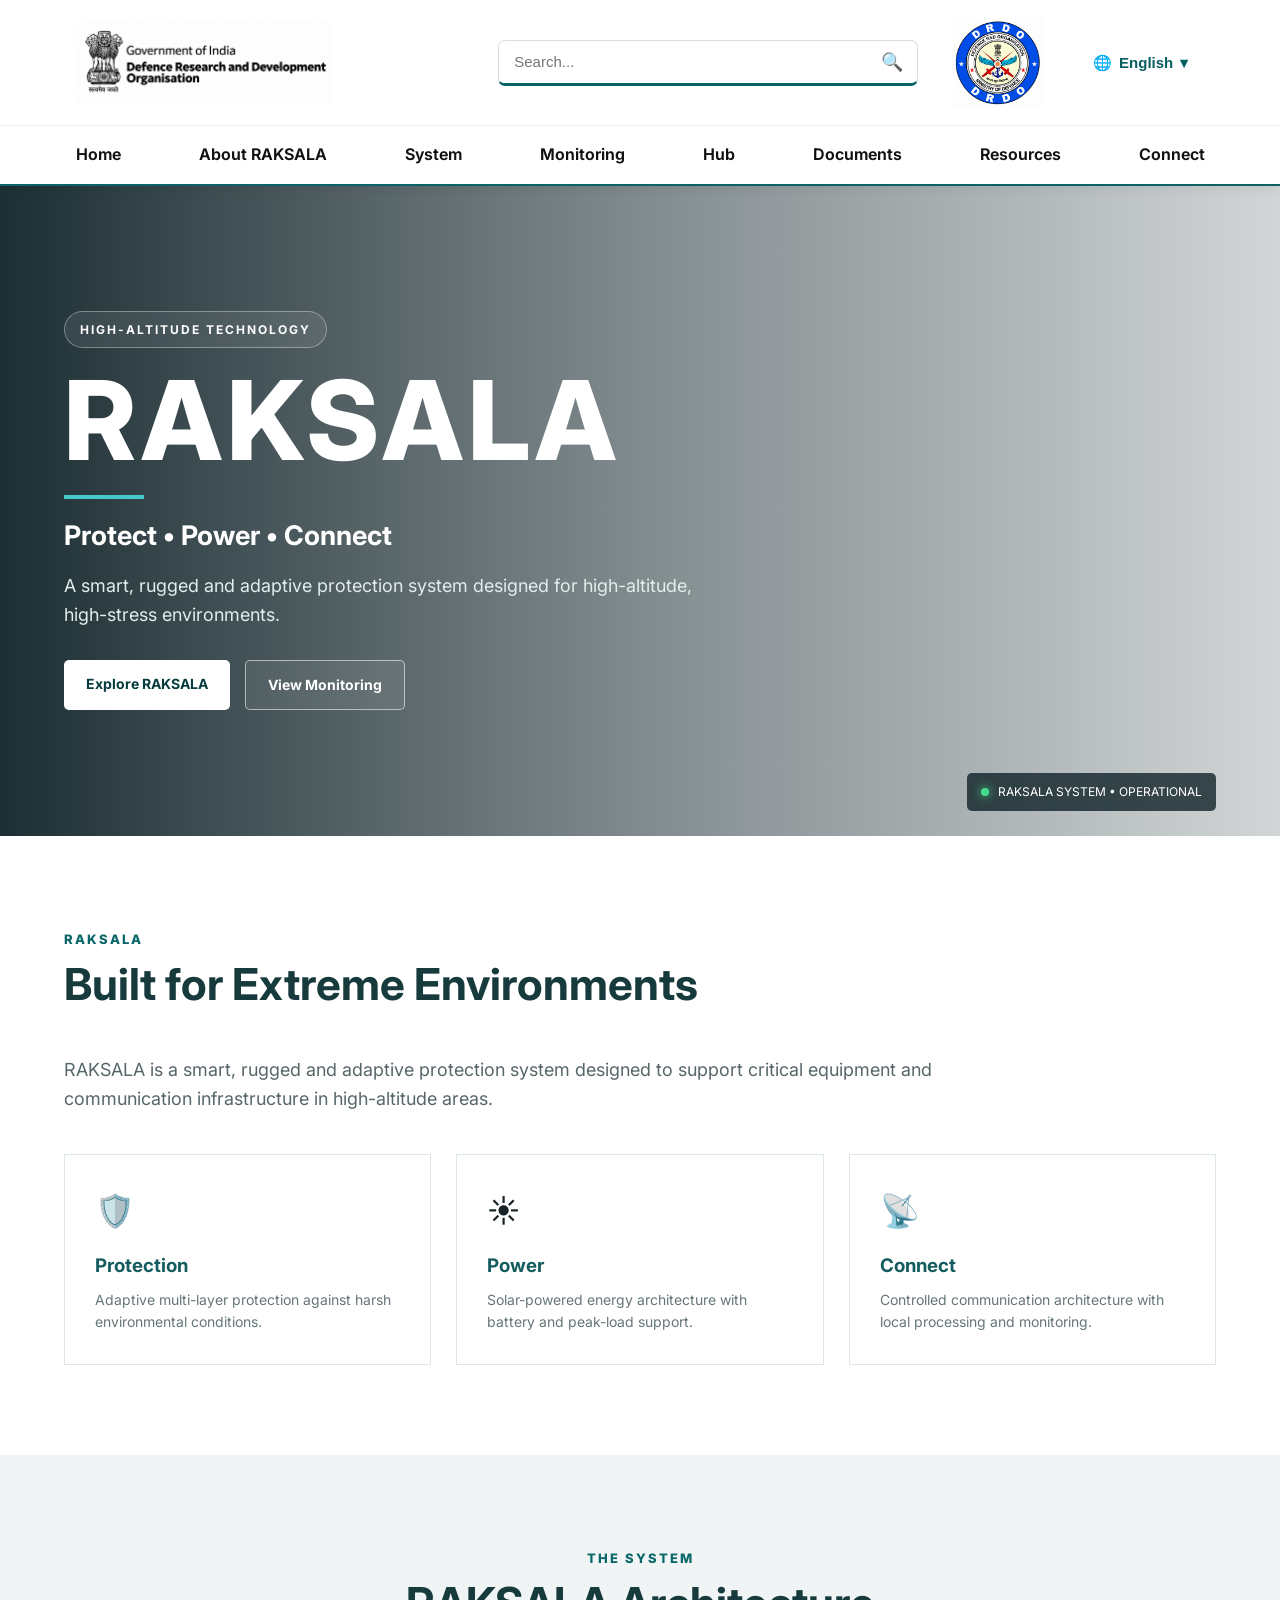
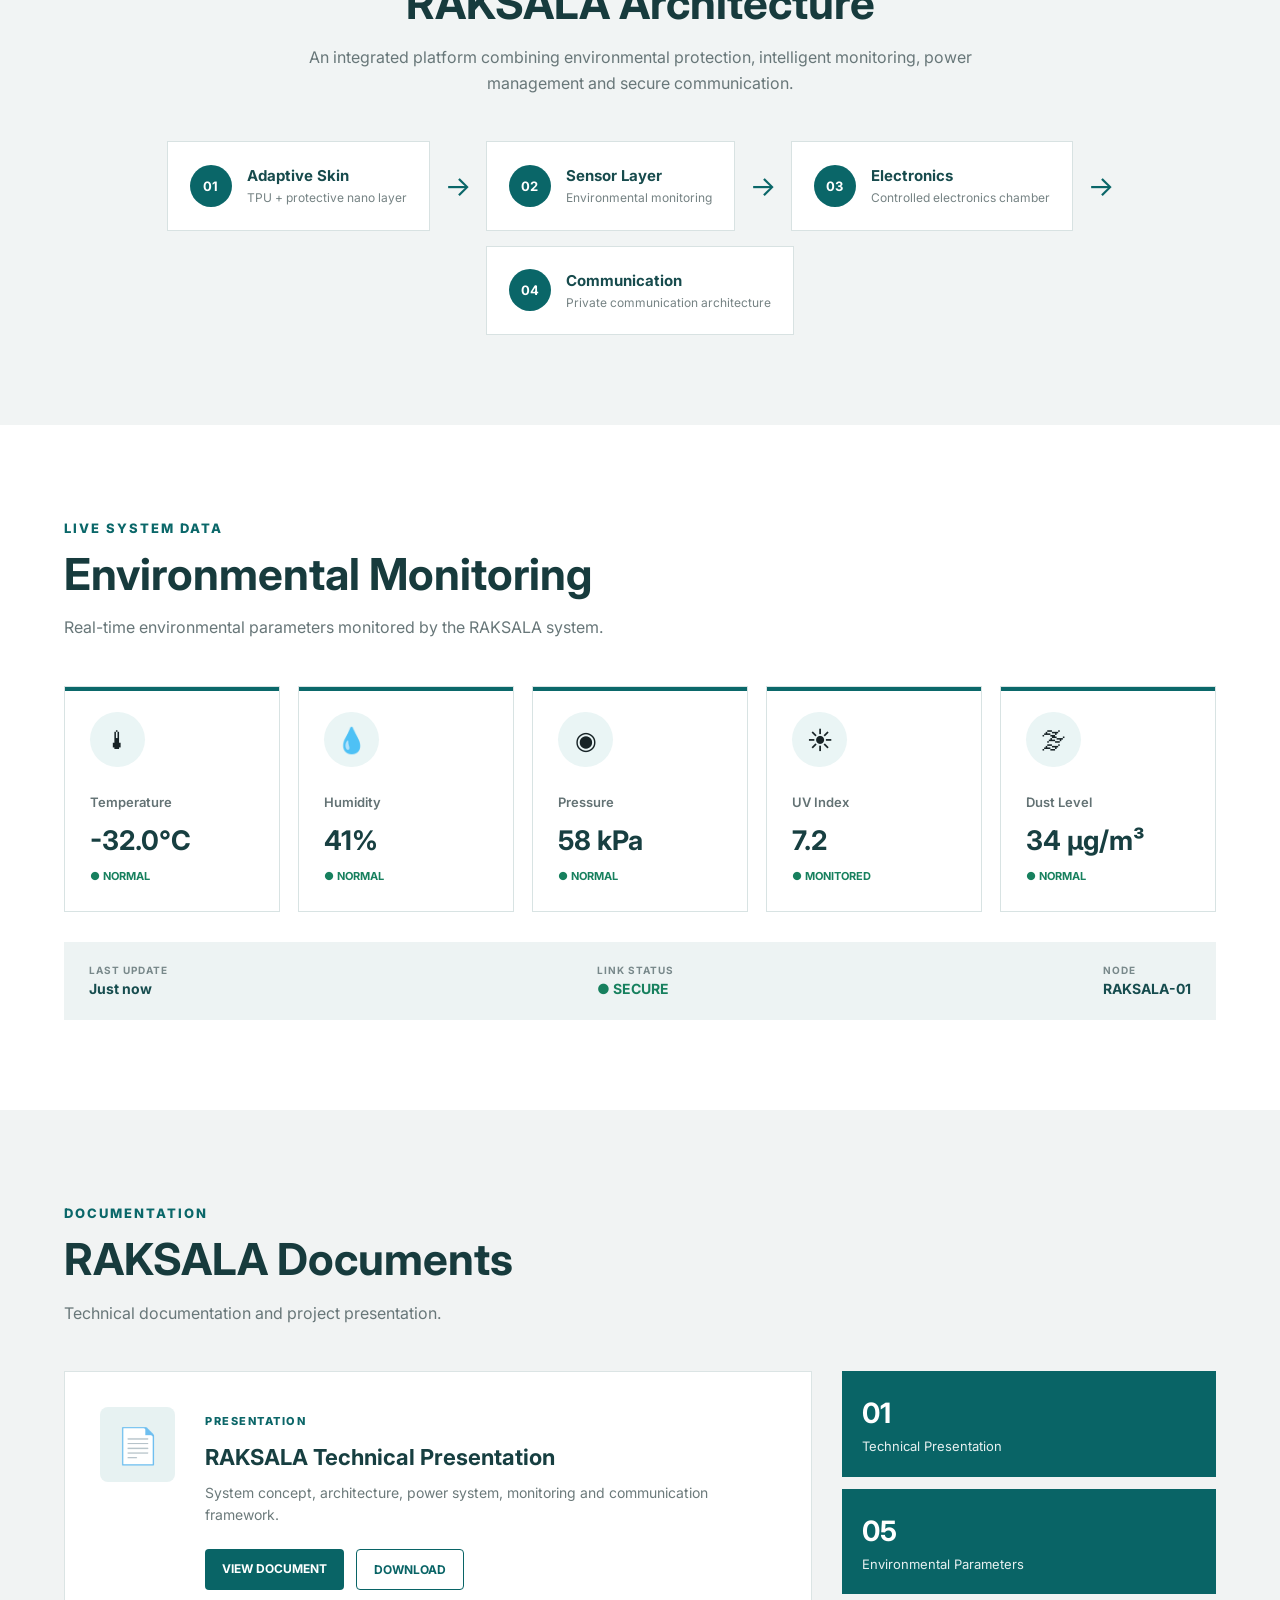
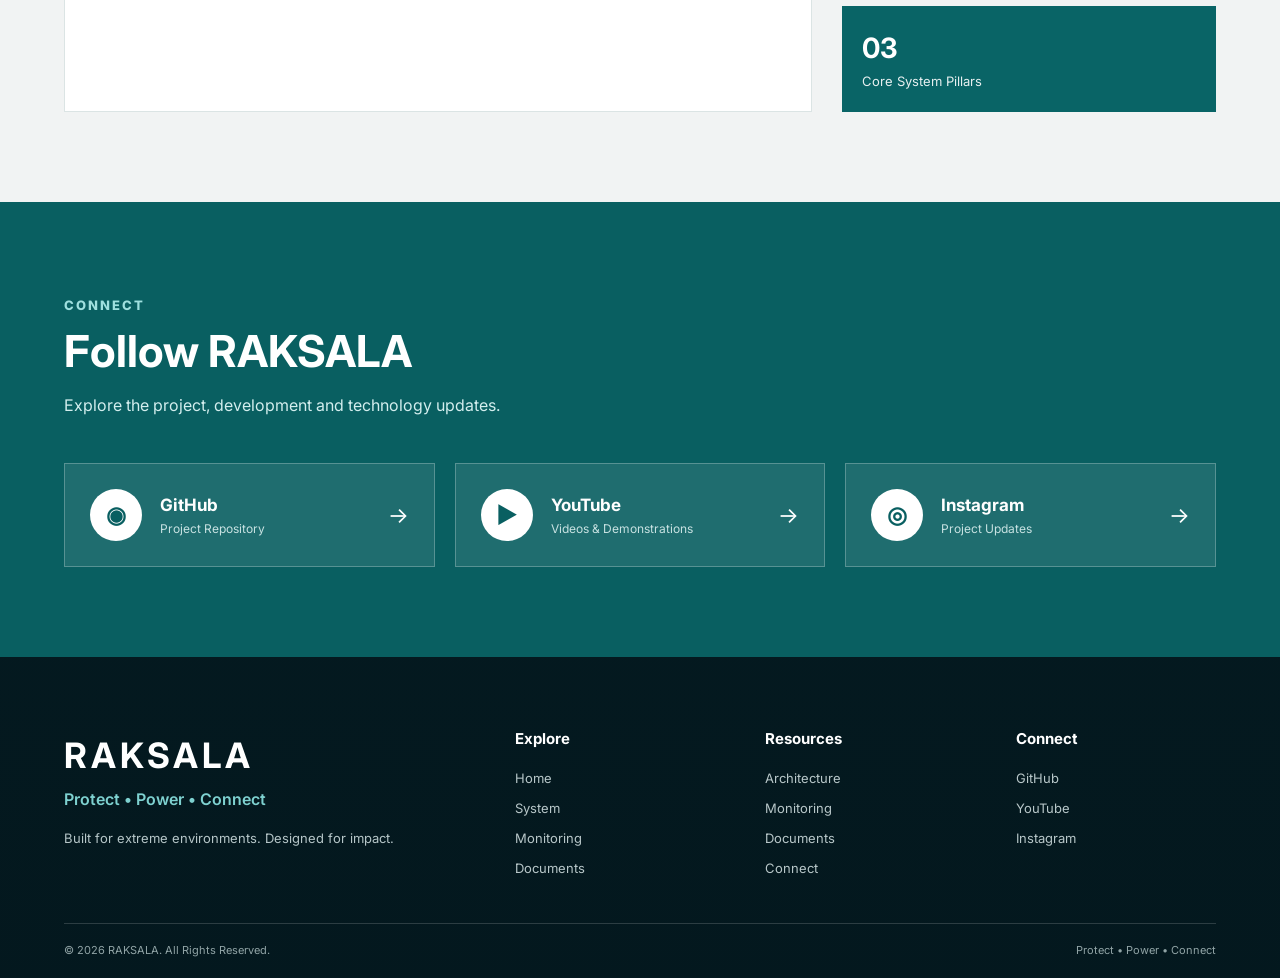
==== commit 39de1b27: "Add link to Hub page in index.html" ====
--- a/index.html
+++ b/index.html
@@ -160,6 +160,9 @@
         <a href="pages/monitoring.html">
             Monitoring
         </a>
+        <a href="pages/hub.html">
+            Hub
+        </a>
 
         <a href="#documents">
             Documents
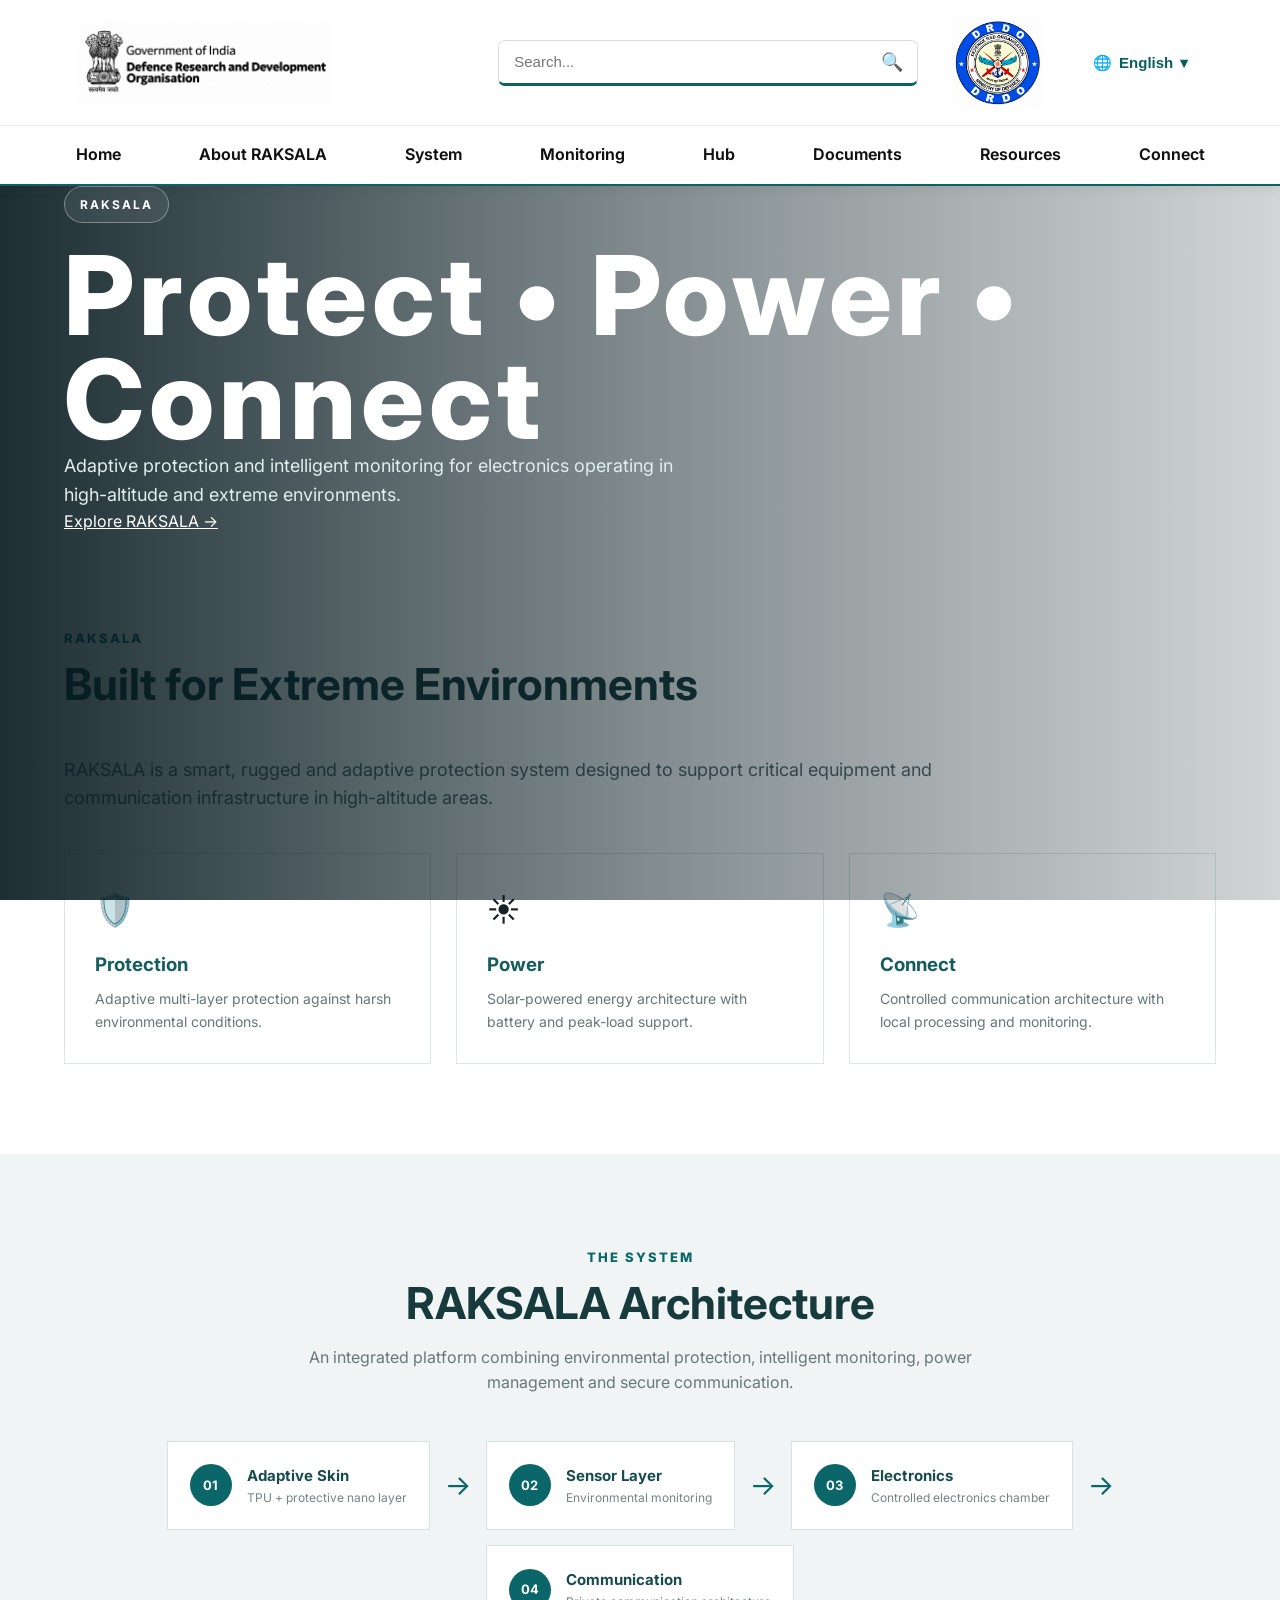
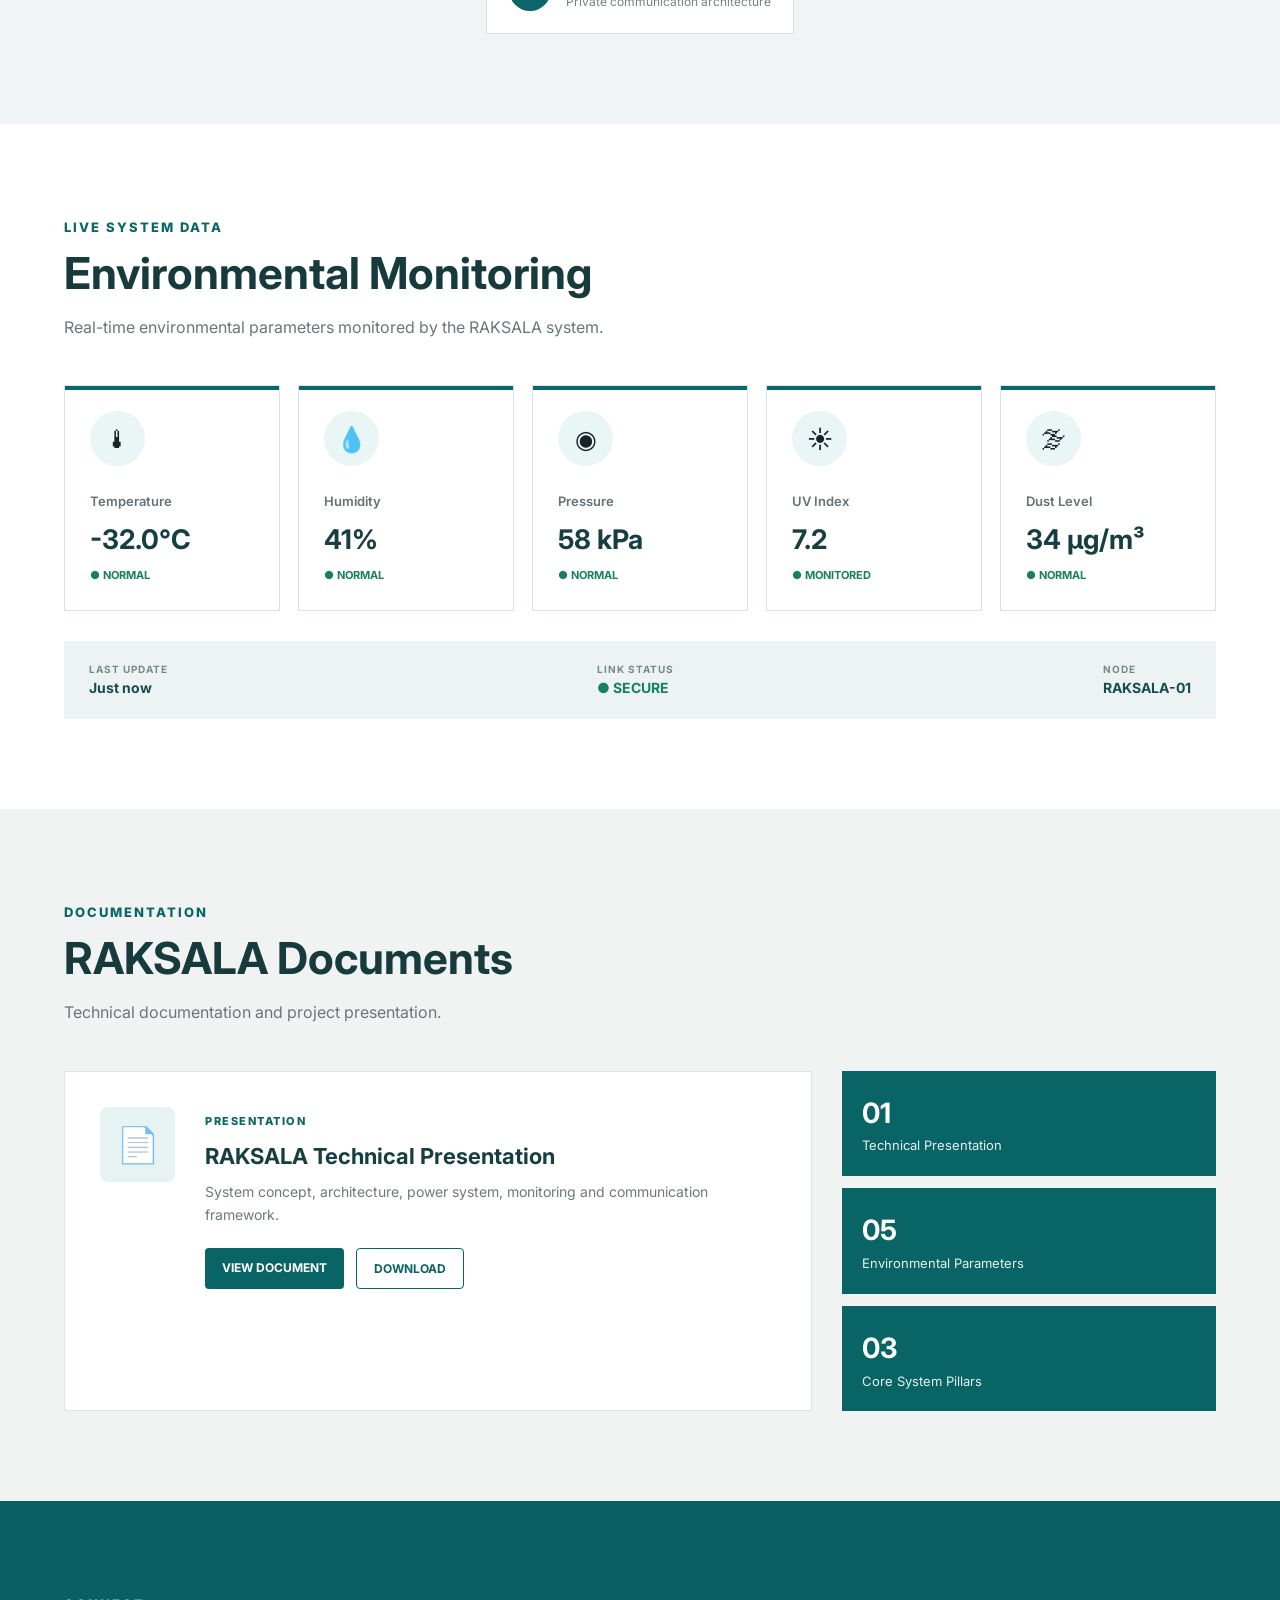
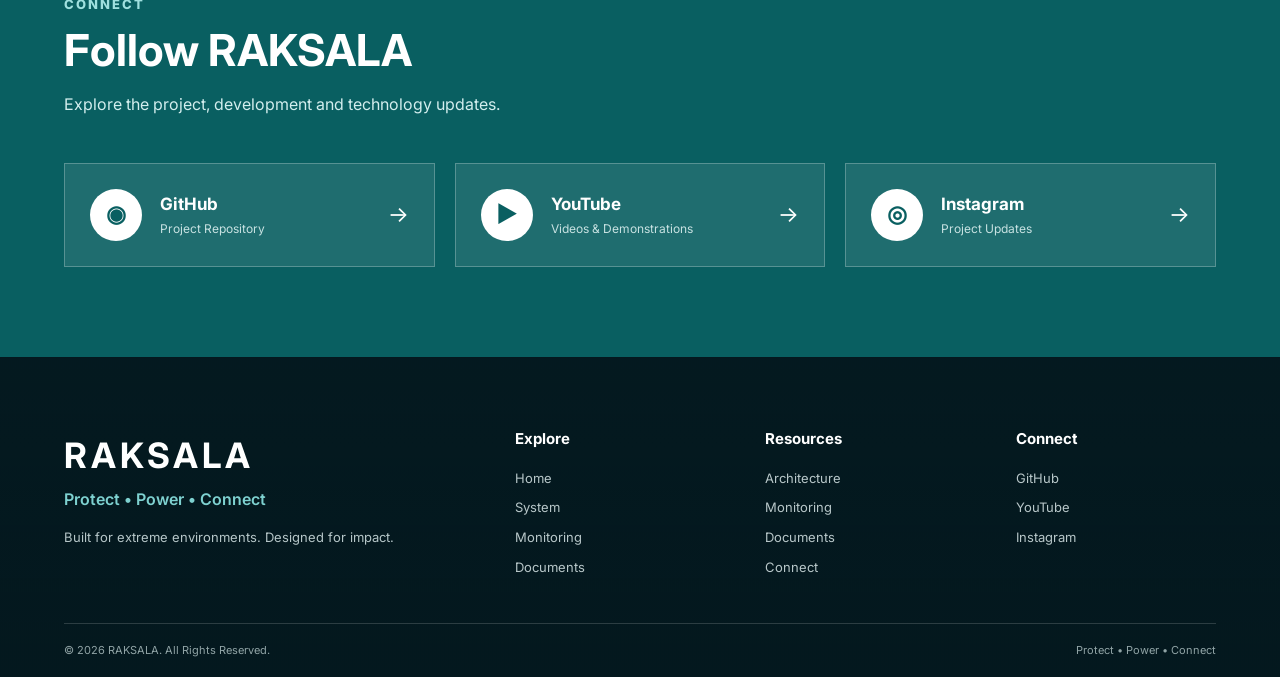
==== commit b9fe1dc7: "Revamp hero section in index.html Updated hero section with new content and removed unnecessary elem" ====
--- a/index.html
+++ b/index.html
@@ -189,88 +189,33 @@
 <main>
 
 
-<section
-    id="home"
-    class="hero-section">
-
+<section class="raksala-hero">
 
     <div class="hero-overlay"></div>
 
-
     <div class="hero-content">
 
-
-        <div class="hero-badge">
-            HIGH-ALTITUDE TECHNOLOGY
-        </div>
-
+        <span class="hero-badge">
+            RAKSALA
+        </span>
 
         <h1>
-            RAKSALA
+            Protect • Power • Connect
         </h1>
 
-
-        <div class="hero-line"></div>
-
-
-        <h2 data-i18n="heroTagline">
-            Protect • Power • Connect
-        </h2>
-
-
-        <p data-i18n="heroDescription">
-
-            A smart, rugged and adaptive protection
-            system designed for high-altitude,
-            high-stress environments.
-
+        <p>
+            Adaptive protection and intelligent monitoring
+            for electronics operating in high-altitude
+            and extreme environments.
         </p>
 
-
-        <div class="hero-buttons">
-
-
-            <a
-                href="pages/system.html"
-                class="primary-button"
-                data-i18n="exploreButton">
-
-                Explore RAKSALA
-
-            </a>
-
-
-            <a
-                href="pages/monitoring.html"
-                class="secondary-button"
-                data-i18n="monitorButton">
-
-                View Monitoring
-
-            </a>
-
-
-        </div>
+        <a href="pages/system.html" class="hero-button">
+            Explore RAKSALA →
+        </a>
 
     </div>
 
-
-
-    <!-- HERO STATUS -->
-
-    <div class="hero-status">
-
-        <span class="status-dot"></span>
-
-        <span data-i18n="systemStatus">
-            RAKSALA SYSTEM • OPERATIONAL
-        </span>
-
-    </div>
-
-
 </section>
-
 
 
 <!-- =====================================================
--- a/css/style.css
+++ b/css/style.css
@@ -4413,3 +4413,185 @@
         grid-template-columns: 1fr;
     }
 }
+   /* =====================================================
+   RAKSALA HERO
+===================================================== */
+
+.raksala-hero {
+    position: relative;
+
+    min-height: 620px;
+
+    display: flex;
+    align-items: center;
+
+    background-image:
+        url("../assets/images/hero.jpg");
+
+    background-size: cover;
+    background-position: center center;
+
+    overflow: hidden;
+}
+
+
+/* DARK OVERLAY */
+
+.hero-overlay {
+    position: absolute;
+
+    inset: 0;
+
+    background:
+        linear-gradient(
+            90deg,
+            rgba(5, 32, 34, 0.82) 0%,
+            rgba(5, 32, 34, 0.60) 45%,
+            rgba(5, 32, 34, 0.18) 100%
+        );
+
+    z-index: 1;
+}
+
+
+/* HERO CONTENT */
+
+.hero-content {
+
+    position: relative;
+
+    z-index: 2;
+
+    width: min(1200px, 90%);
+
+    margin: 0 auto;
+
+    color: white;
+
+    padding: 80px 0;
+}
+
+
+/* SMALL LABEL */
+
+.hero-badge {
+
+    display: inline-block;
+
+    padding: 8px 18px;
+
+    border: 1px solid
+        rgba(255,255,255,.55);
+
+    border-radius: 30px;
+
+    font-size: 12px;
+
+    font-weight: 700;
+
+    letter-spacing: 2px;
+
+    margin-bottom: 22px;
+
+    background:
+        rgba(255,255,255,.08);
+}
+
+
+/* TITLE */
+
+.hero-content h1 {
+
+    max-width: 750px;
+
+    font-size:
+        clamp(42px, 6vw, 78px);
+
+    line-height: 1.05;
+
+    font-weight: 800;
+
+    letter-spacing: -1px;
+
+    margin: 0 0 25px;
+}
+
+
+/* DESCRIPTION */
+
+.hero-content p {
+
+    max-width: 650px;
+
+    font-size: 18px;
+
+    line-height: 1.7;
+
+    color:
+        rgba(255,255,255,.90);
+
+    margin-bottom: 32px;
+}
+
+
+/* BUTTON */
+
+.hero-button {
+
+    display: inline-block;
+
+    padding: 14px 25px;
+
+    background: white;
+
+    color: #17494b;
+
+    border-radius: 6px;
+
+    font-size: 14px;
+
+    font-weight: 800;
+
+    transition: .25s ease;
+
+    text-decoration: none;
+}
+
+
+.hero-button:hover {
+
+    transform: translateY(-2px);
+
+    background: #e8f3f2;
+
+    color: #0d3638;
+}
+
+
+/* MOBILE */
+
+@media (max-width: 700px) {
+
+    .raksala-hero {
+
+        min-height: 560px;
+
+        background-position: center;
+    }
+
+    .hero-content {
+
+        padding: 60px 0;
+    }
+
+    .hero-content h1 {
+
+        font-size: 43px;
+    }
+
+    .hero-content p {
+
+        font-size: 15px;
+    }
+
+}
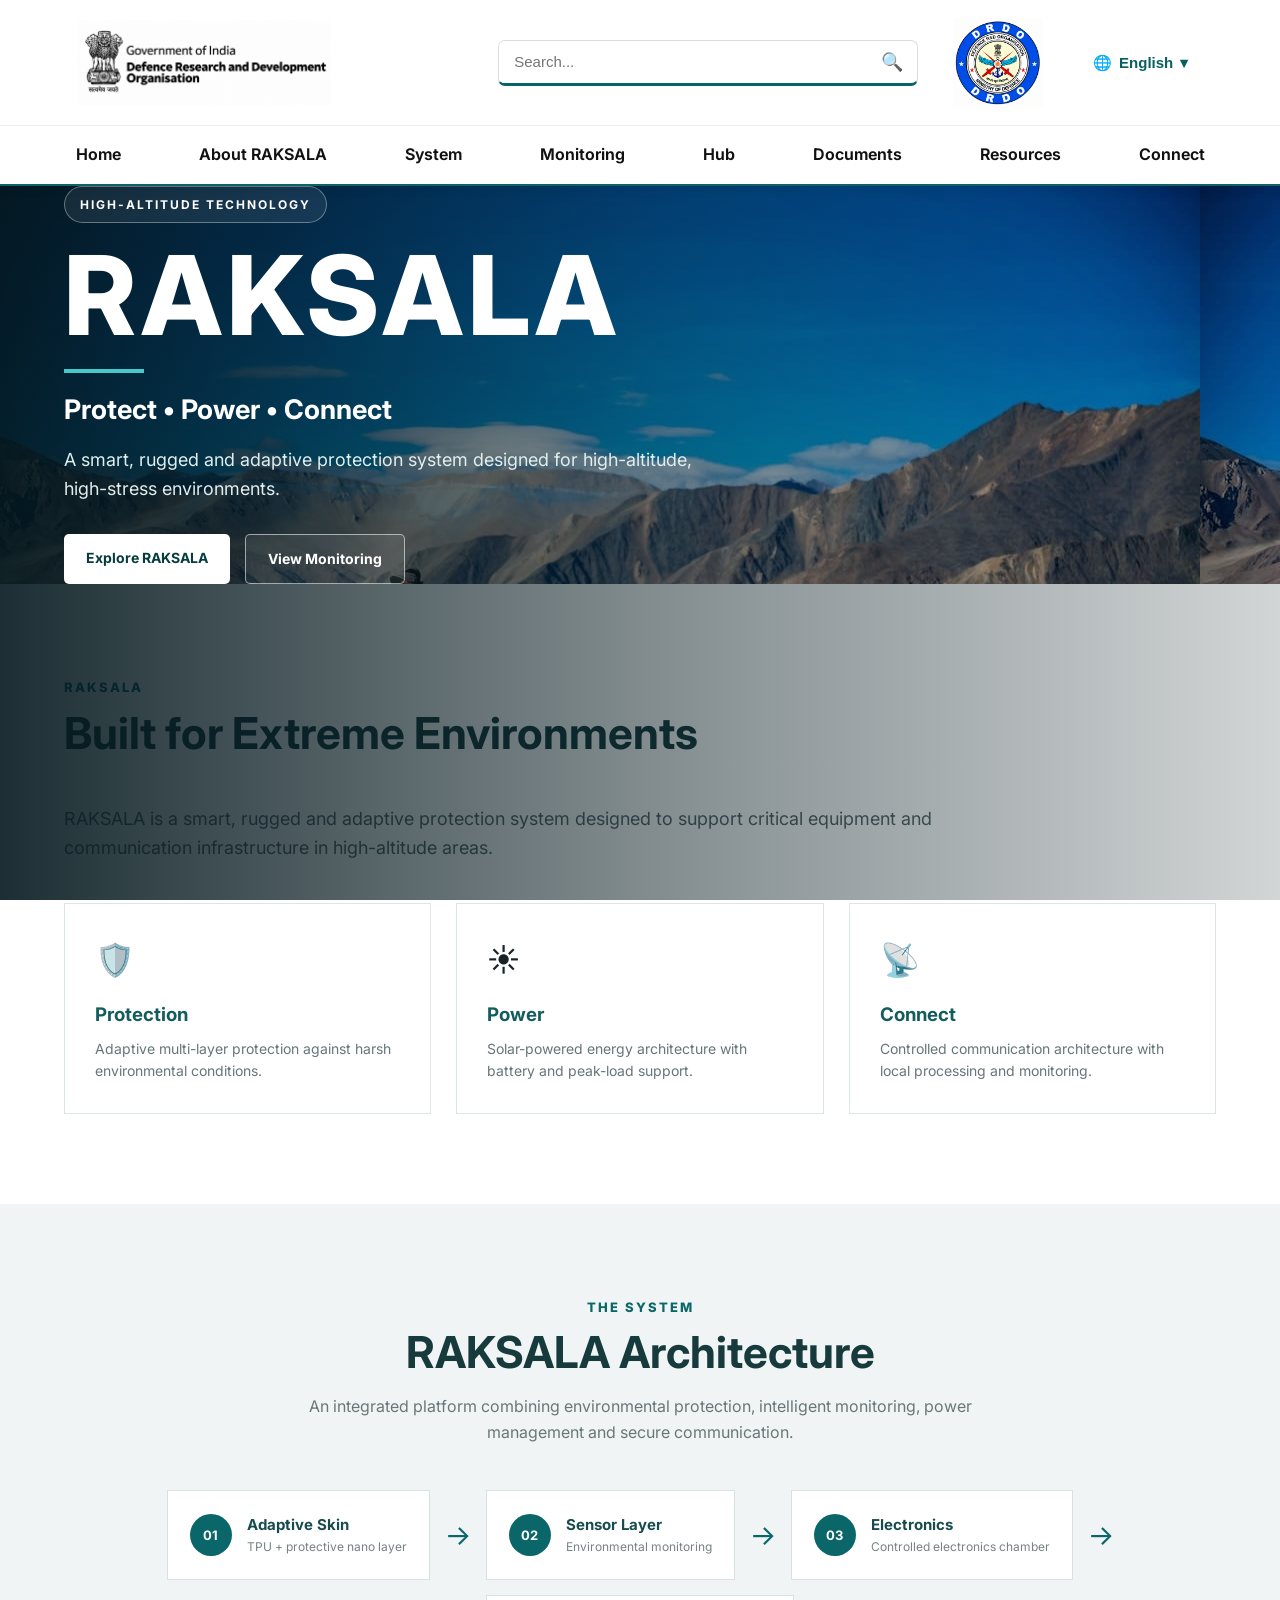
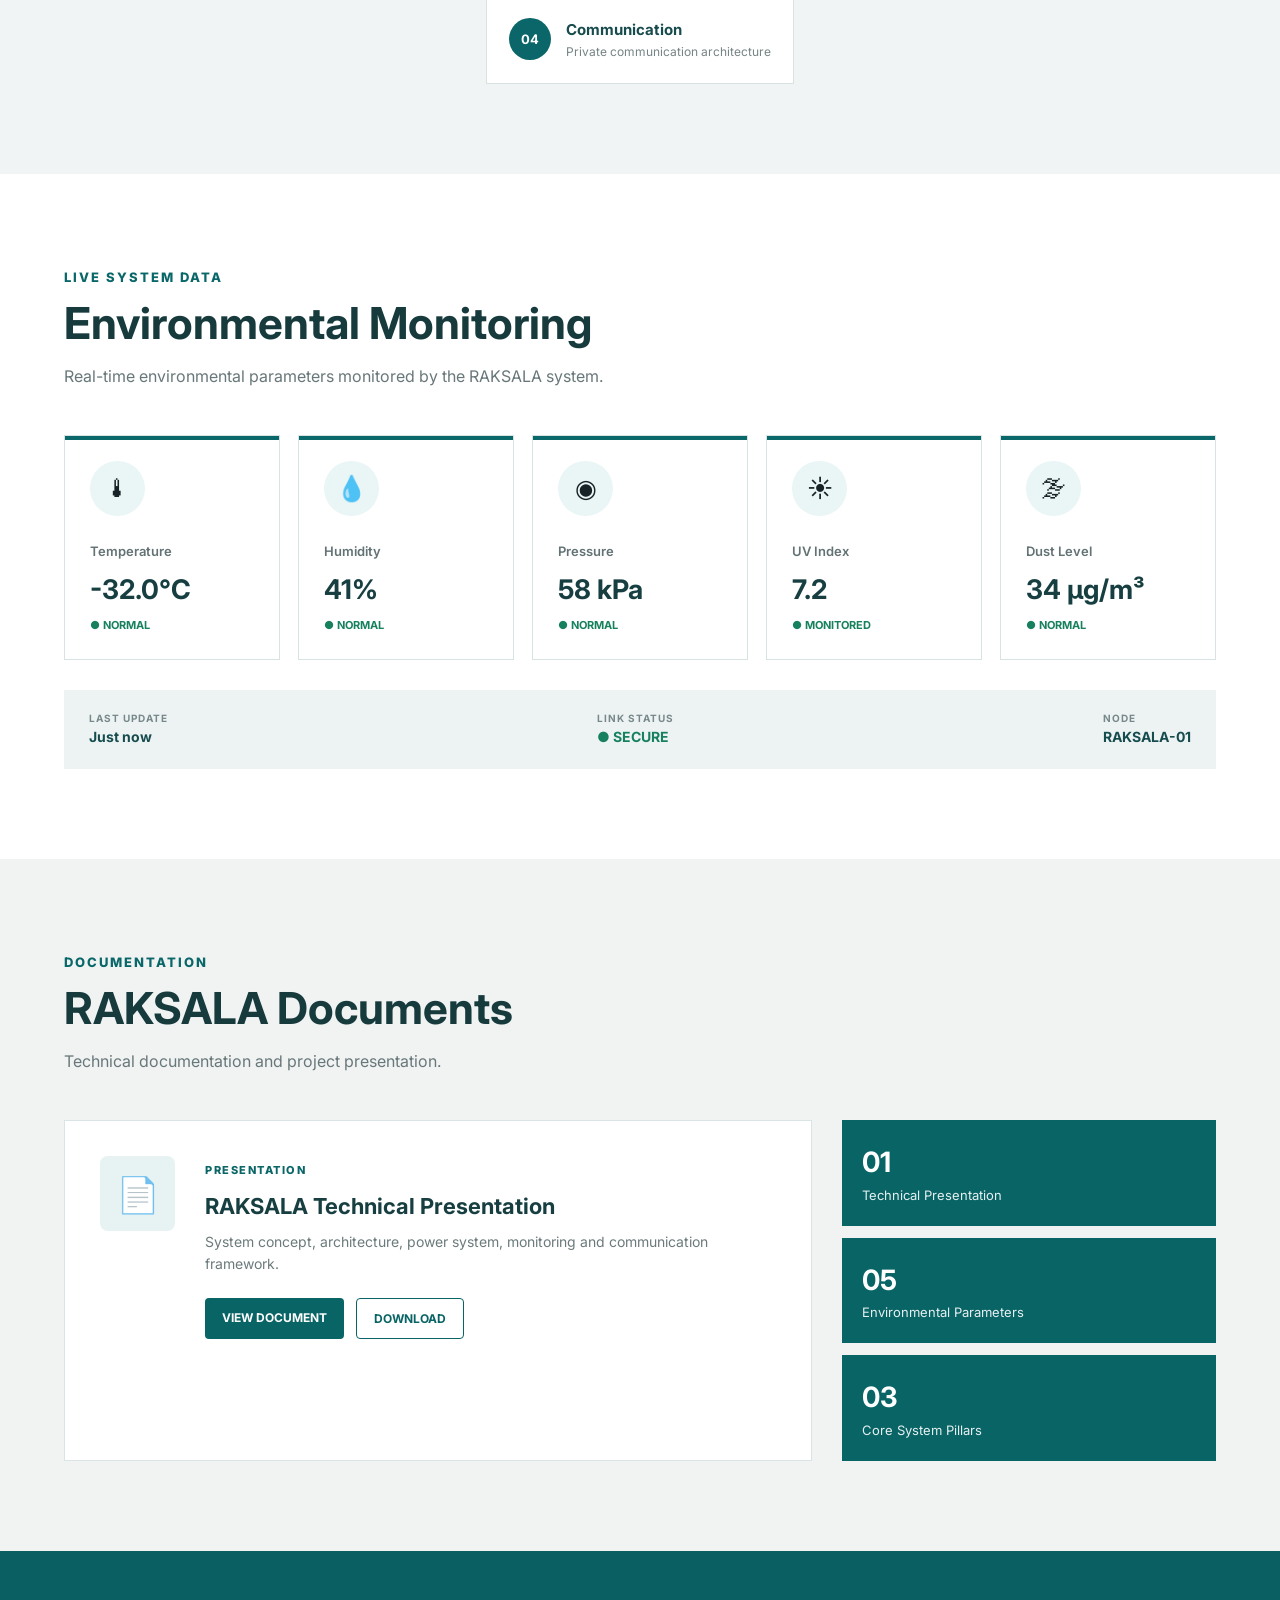
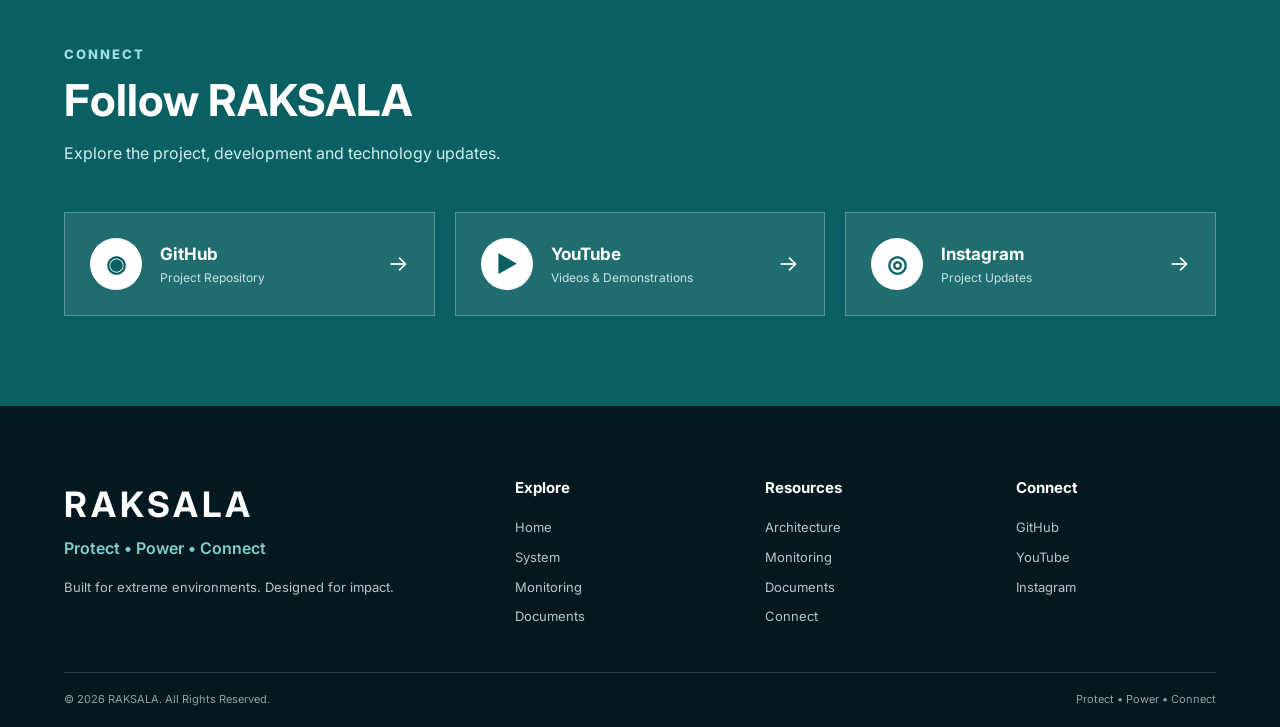
==== commit 509efc5a: "Revise hero section with new tagline and buttons Updated hero section with new content and structure" ====
--- a/index.html
+++ b/index.html
@@ -187,31 +187,56 @@
 ===================================================== -->
 
 <main>
-
-
-<section class="raksala-hero">
+<section
+    id="home"
+    class="raksala-hero"
+    style="background-image: url('assets/images/hero.jpg');">
 
     <div class="hero-overlay"></div>
 
     <div class="hero-content">
 
-        <span class="hero-badge">
+        <div class="hero-badge">
+            HIGH-ALTITUDE TECHNOLOGY
+        </div>
+
+        <h1>
             RAKSALA
-        </span>
-
-        <h1>
+        </h1>
+
+        <div class="hero-line"></div>
+
+        <h2 data-i18n="heroTagline">
             Protect • Power • Connect
-        </h1>
-
-        <p>
-            Adaptive protection and intelligent monitoring
-            for electronics operating in high-altitude
-            and extreme environments.
+        </h2>
+
+        <p data-i18n="heroDescription">
+            A smart, rugged and adaptive protection
+            system designed for high-altitude,
+            high-stress environments.
         </p>
 
-        <a href="pages/system.html" class="hero-button">
-            Explore RAKSALA →
-        </a>
+        <div class="hero-buttons">
+
+            <a
+                href="pages/system.html"
+                class="primary-button"
+                data-i18n="exploreButton">
+
+                Explore RAKSALA
+
+            </a>
+
+            <a
+                href="pages/monitoring.html"
+                class="secondary-button"
+                data-i18n="monitorButton">
+
+                View Monitoring
+
+            </a>
+
+        </div>
 
     </div>
 
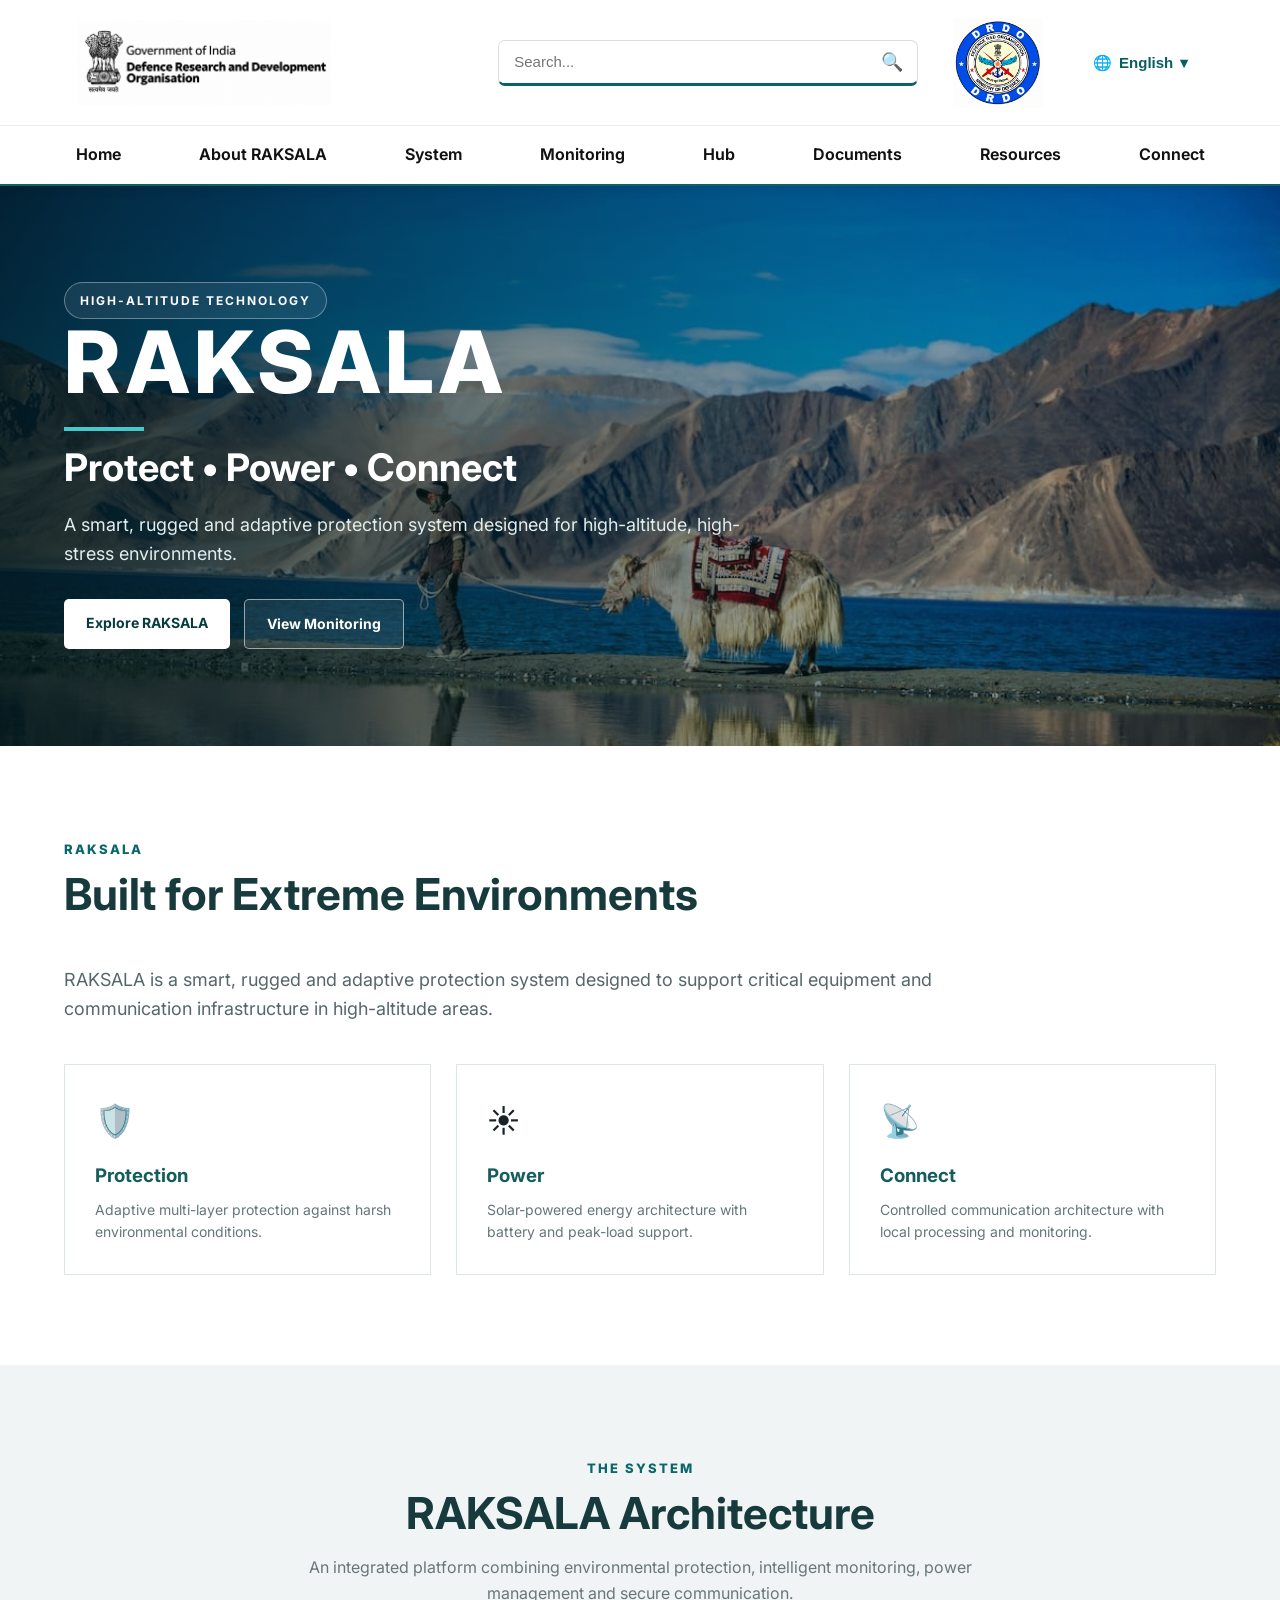
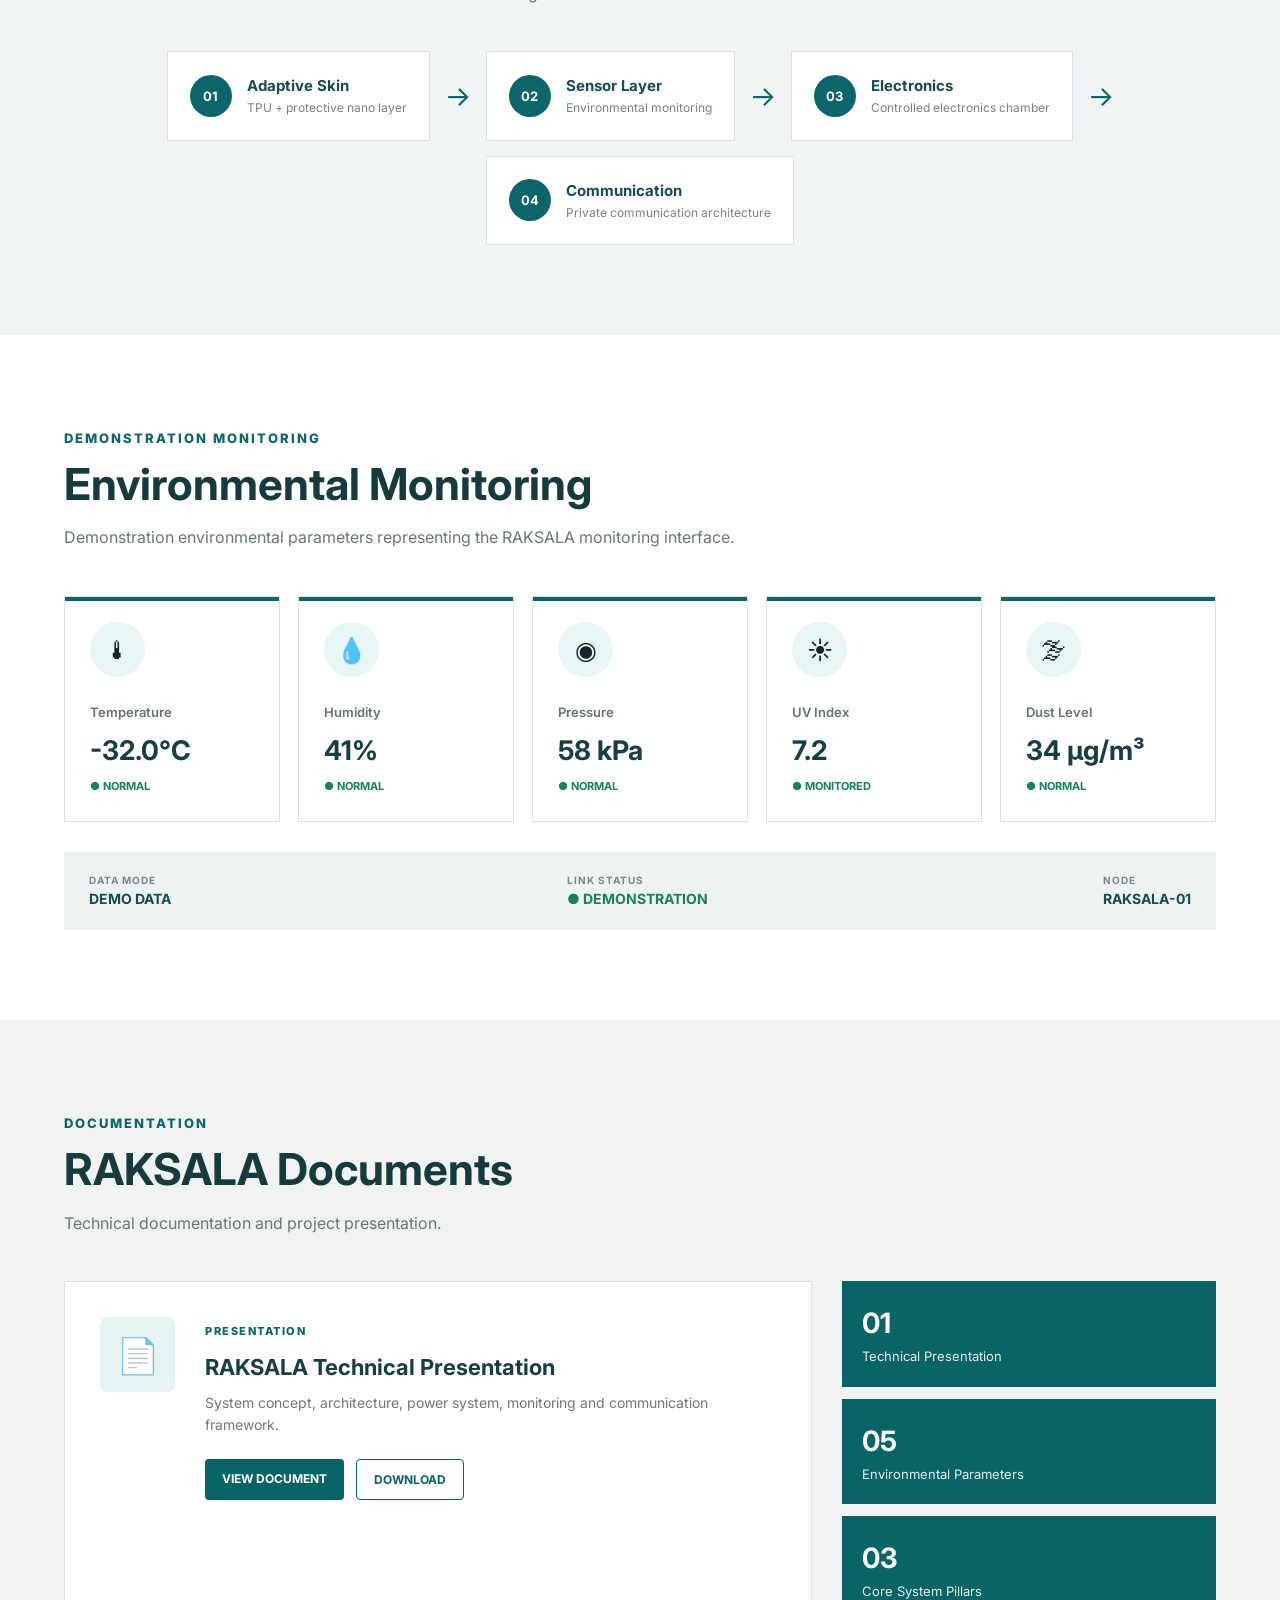
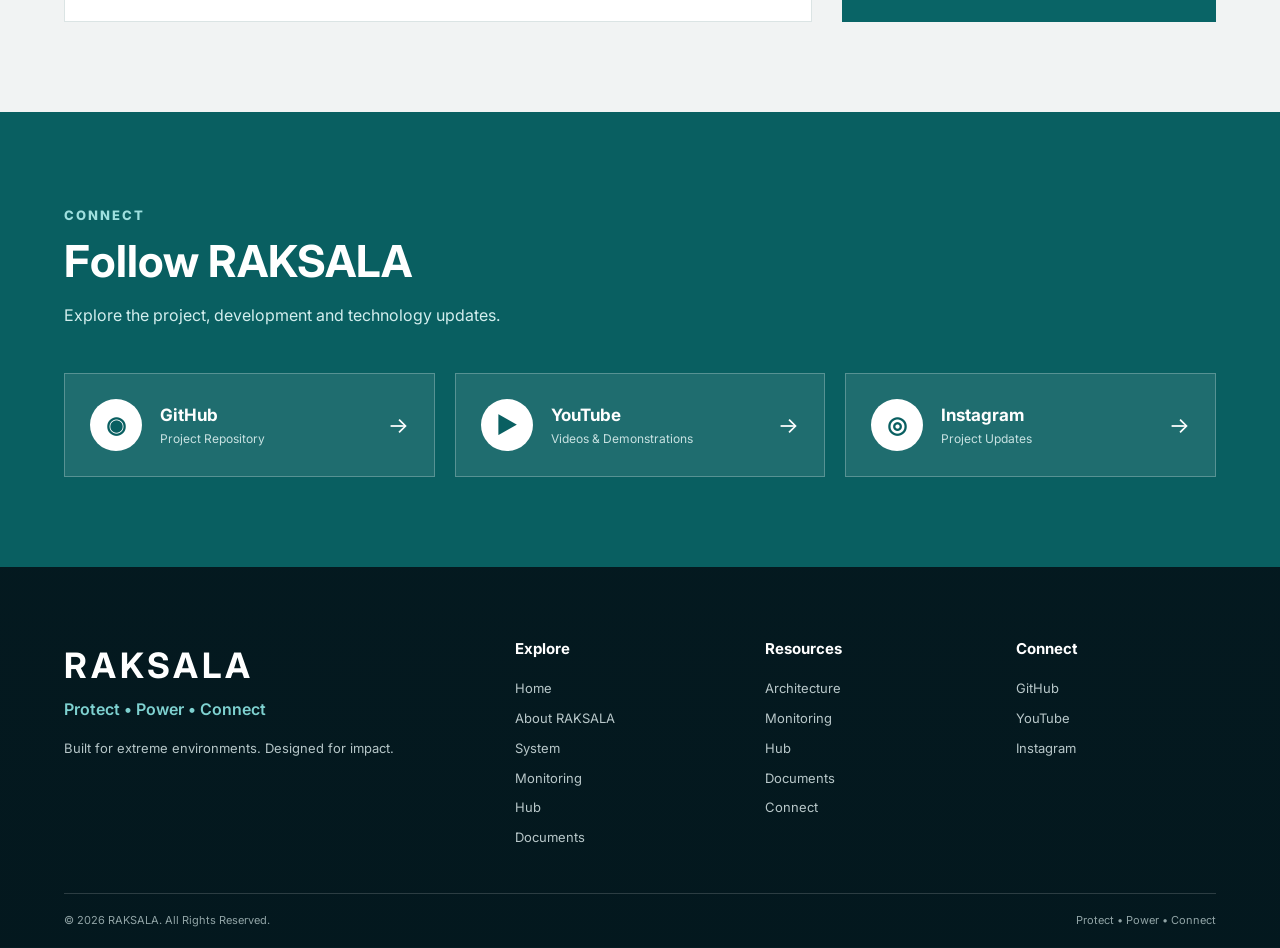
==== commit 2a014143: "Refactor index.html for improved structure and content" ====
--- a/index.html
+++ b/index.html
@@ -2,46 +2,126 @@
 <html lang="en">
 
 <head>
-
-    <meta charset="UTF-8">
-
-    <meta name="viewport"
-          content="width=device-width, initial-scale=1.0">
-
-    <meta name="description"
-          content="RAKSALA - Smart, Rugged and Adaptive Protection System for High-Altitude Environments">
-
-    <title>RAKSALA | Protect • Power • Connect</title>
-
-    <link rel="stylesheet"
-          href="css/style.css">
-
-    <link rel="preconnect"
-          href="https://fonts.googleapis.com">
-
-    <link rel="preconnect"
-          href="https://fonts.gstatic.com"
-          crossorigin>
-
-    <link href="https://fonts.googleapis.com/css2?family=Inter:wght@400;500;600;700;800&display=swap"
-          rel="stylesheet">
-
+<meta charset="UTF-8">
+<meta name="viewport" content="width=device-width, initial-scale=1.0">
+
+<meta name="description"
+content="RAKSALA - Smart, Rugged and Adaptive Protection System for High-Altitude Environments">
+
+<title>RAKSALA | Protect • Power • Connect</title>
+
+<link rel="stylesheet" href="css/style.css">
+
+<link rel="preconnect" href="https://fonts.googleapis.com">
+<link rel="preconnect" href="https://fonts.gstatic.com" crossorigin>
+
+<link href="https://fonts.googleapis.com/css2?family=Inter:wght@400;500;600;700;800&display=swap"
+rel="stylesheet">
+
+<style>
+
+/* =====================================================
+   RAKSALA HERO
+===================================================== */
+
+.raksala-hero {
+    position: relative !important;
+    min-height: 560px !important;
+    display: flex !important;
+    align-items: center !important;
+
+    background-image: url("assets/images/hero.jpg") !important;
+    background-size: cover !important;
+    background-position: center center !important;
+    background-repeat: no-repeat !important;
+
+    overflow: hidden !important;
+}
+
+.raksala-hero .hero-overlay {
+    position: absolute !important;
+    inset: 0 !important;
+    z-index: 1 !important;
+
+    background:
+        linear-gradient(
+            90deg,
+            rgba(4,28,31,.78) 0%,
+            rgba(4,28,31,.48) 48%,
+            rgba(4,28,31,.18) 100%
+        ) !important;
+}
+
+.raksala-hero .hero-content {
+    position: relative !important;
+    z-index: 2 !important;
+
+    width: min(1200px, 90%) !important;
+    margin: 0 auto !important;
+
+    padding: 90px 0 !important;
+}
+
+.raksala-hero h1 {
+    font-size: clamp(52px, 7vw, 86px) !important;
+    line-height: 1 !important;
+    margin: 0 0 12px !important;
+}
+
+.raksala-hero h2 {
+    font-size: clamp(25px, 3vw, 38px) !important;
+    line-height: 1.15 !important;
+    margin: 0 0 20px !important;
+}
+
+.raksala-hero p {
+    max-width: 680px !important;
+    font-size: 18px !important;
+    line-height: 1.65 !important;
+}
+
+.raksala-hero .hero-buttons {
+    display: flex !important;
+    gap: 14px !important;
+    flex-wrap: wrap !important;
+}
+
+@media (max-width:700px) {
+
+    .raksala-hero {
+        min-height: 560px !important;
+        background-position: center center !important;
+    }
+
+    .raksala-hero .hero-content {
+        padding: 70px 0 !important;
+    }
+
+    .raksala-hero h1 {
+        font-size: 50px !important;
+    }
+
+    .raksala-hero h2 {
+        font-size: 27px !important;
+    }
+
+    .raksala-hero p {
+        font-size: 15px !important;
+    }
+}
+
+</style>
 </head>
 
 
 <body>
 
 
-<!-- =====================================================
-     HEADER
-===================================================== -->
+<!-- HEADER -->
 
 <header class="site-header">
 
     <div class="header-top">
-
-
-        <!-- LEFT LOGO -->
 
         <div class="brand-left">
 
@@ -56,9 +136,6 @@
 
         </div>
 
-
-
-        <!-- SEARCH -->
 
         <div class="header-search">
 
@@ -80,9 +157,6 @@
         </div>
 
 
-
-        <!-- RIGHT LOGO -->
-
         <div class="brand-right">
 
             <img
@@ -93,9 +167,6 @@
         </div>
 
 
-
-        <!-- LANGUAGE -->
-
         <div class="language-wrapper">
 
             <button
@@ -138,10 +209,7 @@
     </div>
 
 
-
-    <!-- =================================================
-         NAVIGATION
-    ================================================= -->
+    <!-- NAVIGATION -->
 
     <nav class="main-nav">
 
@@ -160,19 +228,20 @@
         <a href="pages/monitoring.html">
             Monitoring
         </a>
+
         <a href="pages/hub.html">
             Hub
         </a>
 
-        <a href="#documents">
+        <a href="pages/documents.html">
             Documents
         </a>
 
-        <a href="#resources">
+        <a href="pages/resources.html">
             Resources
         </a>
 
-        <a href="#connect">
+        <a href="pages/connect.html">
             Connect
         </a>
 
@@ -180,41 +249,50 @@
 
 </header>
 
+
+
+<main>
 
 
 <!-- =====================================================
      HERO
 ===================================================== -->
 
-<main>
 <section
     id="home"
-    class="raksala-hero"
-    style="background-image: url('assets/images/hero.jpg');">
+    class="raksala-hero">
 
     <div class="hero-overlay"></div>
+
 
     <div class="hero-content">
 
         <div class="hero-badge">
             HIGH-ALTITUDE TECHNOLOGY
         </div>
+
 
         <h1>
             RAKSALA
         </h1>
 
+
         <div class="hero-line"></div>
+
 
         <h2 data-i18n="heroTagline">
             Protect • Power • Connect
         </h2>
 
+
         <p data-i18n="heroDescription">
+
             A smart, rugged and adaptive protection
             system designed for high-altitude,
             high-stress environments.
+
         </p>
+
 
         <div class="hero-buttons">
 
@@ -227,6 +305,7 @@
 
             </a>
 
+
             <a
                 href="pages/monitoring.html"
                 class="secondary-button"
@@ -243,15 +322,14 @@
 </section>
 
 
+
 <!-- =====================================================
      INTRODUCTION
 ===================================================== -->
 
 <section class="intro-section">
 
-
     <div class="section-container">
-
 
         <div class="section-heading">
 
@@ -278,11 +356,8 @@
         </p>
 
 
-
         <div class="feature-grid">
 
-
-            <!-- PROTECTION -->
 
             <div class="feature-card">
 
@@ -295,17 +370,12 @@
                 </h3>
 
                 <p data-i18n="featureProtectionText">
-
                     Adaptive multi-layer protection
                     against harsh environmental conditions.
-
                 </p>
 
             </div>
 
-
-
-            <!-- POWER -->
 
             <div class="feature-card">
 
@@ -318,17 +388,12 @@
                 </h3>
 
                 <p data-i18n="featurePowerText">
-
                     Solar-powered energy architecture
                     with battery and peak-load support.
-
                 </p>
 
             </div>
 
-
-
-            <!-- CONNECT -->
 
             <div class="feature-card">
 
@@ -341,14 +406,11 @@
                 </h3>
 
                 <p data-i18n="featureConnectText">
-
                     Controlled communication architecture
                     with local processing and monitoring.
-
                 </p>
 
             </div>
-
 
         </div>
 
@@ -366,9 +428,7 @@
     id="system"
     class="system-section">
 
-
     <div class="section-container">
-
 
         <div class="section-heading centered">
 
@@ -392,7 +452,6 @@
         </div>
 
 
-
         <div class="architecture">
 
 
@@ -494,7 +553,6 @@
 
             </div>
 
-
         </div>
 
     </div>
@@ -511,14 +569,12 @@
     id="monitoring"
     class="monitoring-section">
 
-
     <div class="section-container">
 
-
         <div class="section-heading">
 
             <span class="section-label">
-                LIVE SYSTEM DATA
+                DEMONSTRATION MONITORING
             </span>
 
             <h2 data-i18n="monitoringTitle">
@@ -527,19 +583,16 @@
 
             <p data-i18n="monitoringDescription">
 
-                Real-time environmental parameters
-                monitored by the RAKSALA system.
+                Demonstration environmental parameters
+                representing the RAKSALA monitoring interface.
 
             </p>
 
         </div>
 
 
-
         <div class="monitoring-grid">
 
-
-            <!-- TEMPERATURE -->
 
             <div class="monitor-card">
 
@@ -570,9 +623,6 @@
             </div>
 
 
-
-            <!-- HUMIDITY -->
-
             <div class="monitor-card">
 
                 <div class="monitor-icon humidity">
@@ -602,9 +652,6 @@
             </div>
 
 
-
-            <!-- PRESSURE -->
-
             <div class="monitor-card">
 
                 <div class="monitor-icon pressure">
@@ -634,9 +681,6 @@
             </div>
 
 
-
-            <!-- UV -->
-
             <div class="monitor-card">
 
                 <div class="monitor-icon uv">
@@ -666,9 +710,6 @@
             </div>
 
 
-
-            <!-- DUST -->
-
             <div class="monitor-card">
 
                 <div class="monitor-icon dust">
@@ -697,24 +738,19 @@
 
             </div>
 
-
-        </div>
-
-
-
-        <!-- MONITORING FOOTER -->
+        </div>
+
 
         <div class="monitoring-footer">
 
-
             <div>
 
                 <span class="small-label">
-                    LAST UPDATE
+                    DATA MODE
                 </span>
 
                 <strong id="lastUpdate">
-                    Just now
+                    DEMO DATA
                 </strong>
 
             </div>
@@ -727,7 +763,7 @@
                 </span>
 
                 <strong class="secure-status">
-                    ● SECURE
+                    ● DEMONSTRATION
                 </strong>
 
             </div>
@@ -745,7 +781,6 @@
 
             </div>
 
-
         </div>
 
     </div>
@@ -762,9 +797,7 @@
     id="documents"
     class="documents-section">
 
-
     <div class="section-container">
-
 
         <div class="section-heading">
 
@@ -786,12 +819,10 @@
         </div>
 
 
-
         <div class="document-layout">
 
 
             <div class="document-card">
-
 
                 <div class="document-icon">
                     📄
@@ -799,7 +830,6 @@
 
 
                 <div class="document-content">
-
 
                     <span class="document-type">
                         PRESENTATION
@@ -821,7 +851,6 @@
 
 
                     <div class="document-buttons">
-
 
                         <a
                             href="documents/RAKSALA-Presentation.pdf"
@@ -842,7 +871,6 @@
 
                         </a>
 
-
                     </div>
 
                 </div>
@@ -850,9 +878,7 @@
             </div>
 
 
-
             <div class="document-side">
-
 
                 <div class="document-stat">
 
@@ -892,7 +918,6 @@
 
                 </div>
 
-
             </div>
 
         </div>
@@ -904,16 +929,14 @@
 
 
 <!-- =====================================================
-     SOCIAL MEDIA
+     CONNECT
 ===================================================== -->
 
 <section
     id="connect"
     class="social-section">
 
-
     <div class="section-container">
-
 
         <div class="section-heading light">
 
@@ -926,20 +949,15 @@
             </h2>
 
             <p>
-
                 Explore the project, development
                 and technology updates.
-
             </p>
 
         </div>
 
 
-
         <div class="social-grid">
 
-
-            <!-- GITHUB -->
 
             <a
                 href="https://github.com/"
@@ -969,9 +987,6 @@
             </a>
 
 
-
-            <!-- YOUTUBE -->
-
             <a
                 href="https://www.youtube.com/"
                 target="_blank"
@@ -1000,9 +1015,6 @@
             </a>
 
 
-
-            <!-- INSTAGRAM -->
-
             <a
                 href="https://www.instagram.com/"
                 target="_blank"
@@ -1030,7 +1042,6 @@
 
             </a>
 
-
         </div>
 
     </div>
@@ -1065,14 +1076,11 @@
             </p>
 
             <span>
-
                 Built for extreme environments.
                 Designed for impact.
-
             </span>
 
         </div>
-
 
 
         <div class="footer-column">
@@ -1081,28 +1089,31 @@
                 Explore
             </h3>
 
-
             <a href="#home">
                 Home
             </a>
 
+            <a href="pages/about.html">
+                About RAKSALA
+            </a>
 
             <a href="pages/system.html">
                 System
             </a>
 
-
             <a href="pages/monitoring.html">
                 Monitoring
             </a>
 
+            <a href="pages/hub.html">
+                Hub
+            </a>
 
             <a href="#documents">
                 Documents
             </a>
 
         </div>
-
 
 
         <div class="footer-column">
@@ -1111,28 +1122,27 @@
                 Resources
             </h3>
 
-
-            <a href="#resources">
+            <a href="pages/system.html">
                 Architecture
             </a>
-
 
             <a href="pages/monitoring.html">
                 Monitoring
             </a>
 
+            <a href="pages/hub.html">
+                Hub
+            </a>
 
             <a href="#documents">
                 Documents
             </a>
 
-
             <a href="#connect">
                 Connect
             </a>
 
         </div>
-
 
 
         <div class="footer-column">
@@ -1141,7 +1151,6 @@
                 Connect
             </h3>
 
-
             <a
                 href="https://github.com/"
                 target="_blank">
@@ -1170,9 +1179,7 @@
 
         </div>
 
-
     </div>
-
 
 
     <div class="footer-bottom">
@@ -1191,9 +1198,7 @@
 
 
 
-<!-- =====================================================
-     BACK TO TOP
-===================================================== -->
+<!-- BACK TO TOP -->
 
 <button
     id="backToTop"
@@ -1206,9 +1211,7 @@
 
 
 
-<!-- =====================================================
-     JAVASCRIPT
-===================================================== -->
+<!-- JAVASCRIPT -->
 
 <script src="js/script.js"></script>
 
